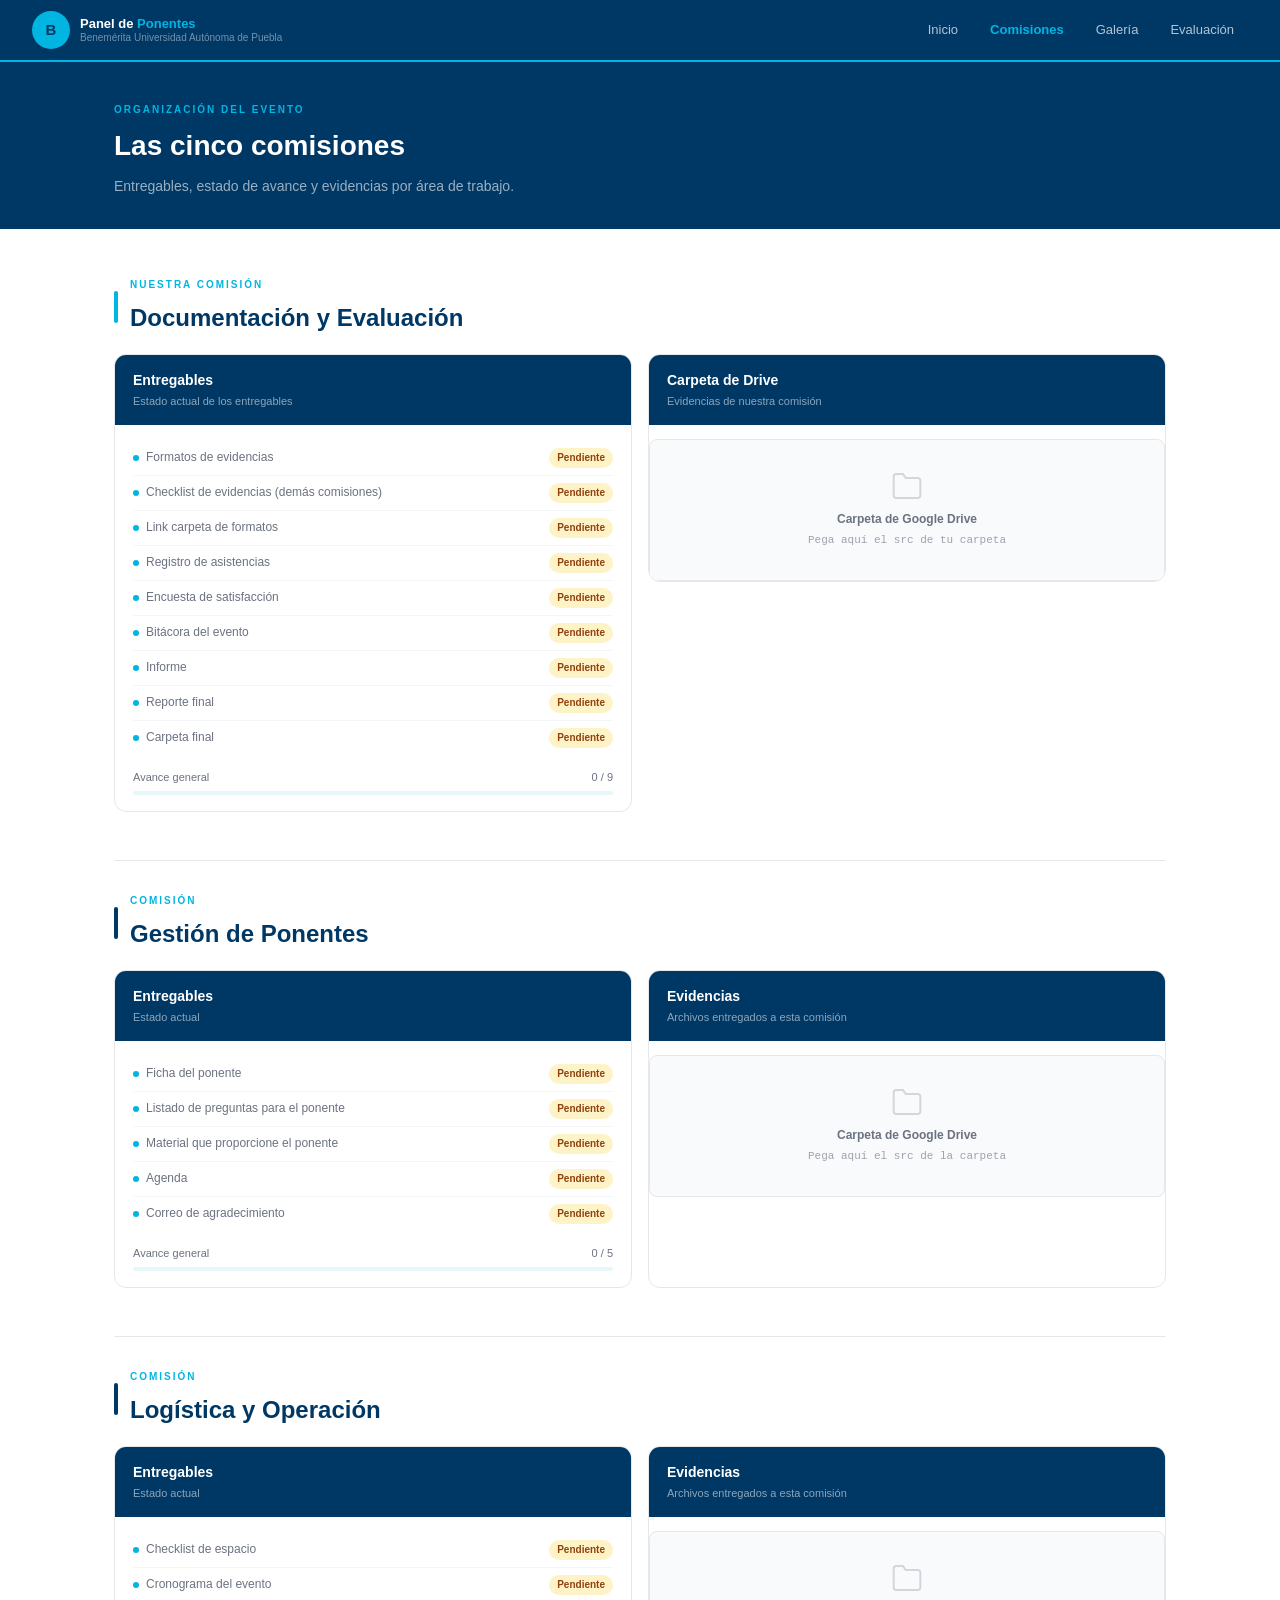
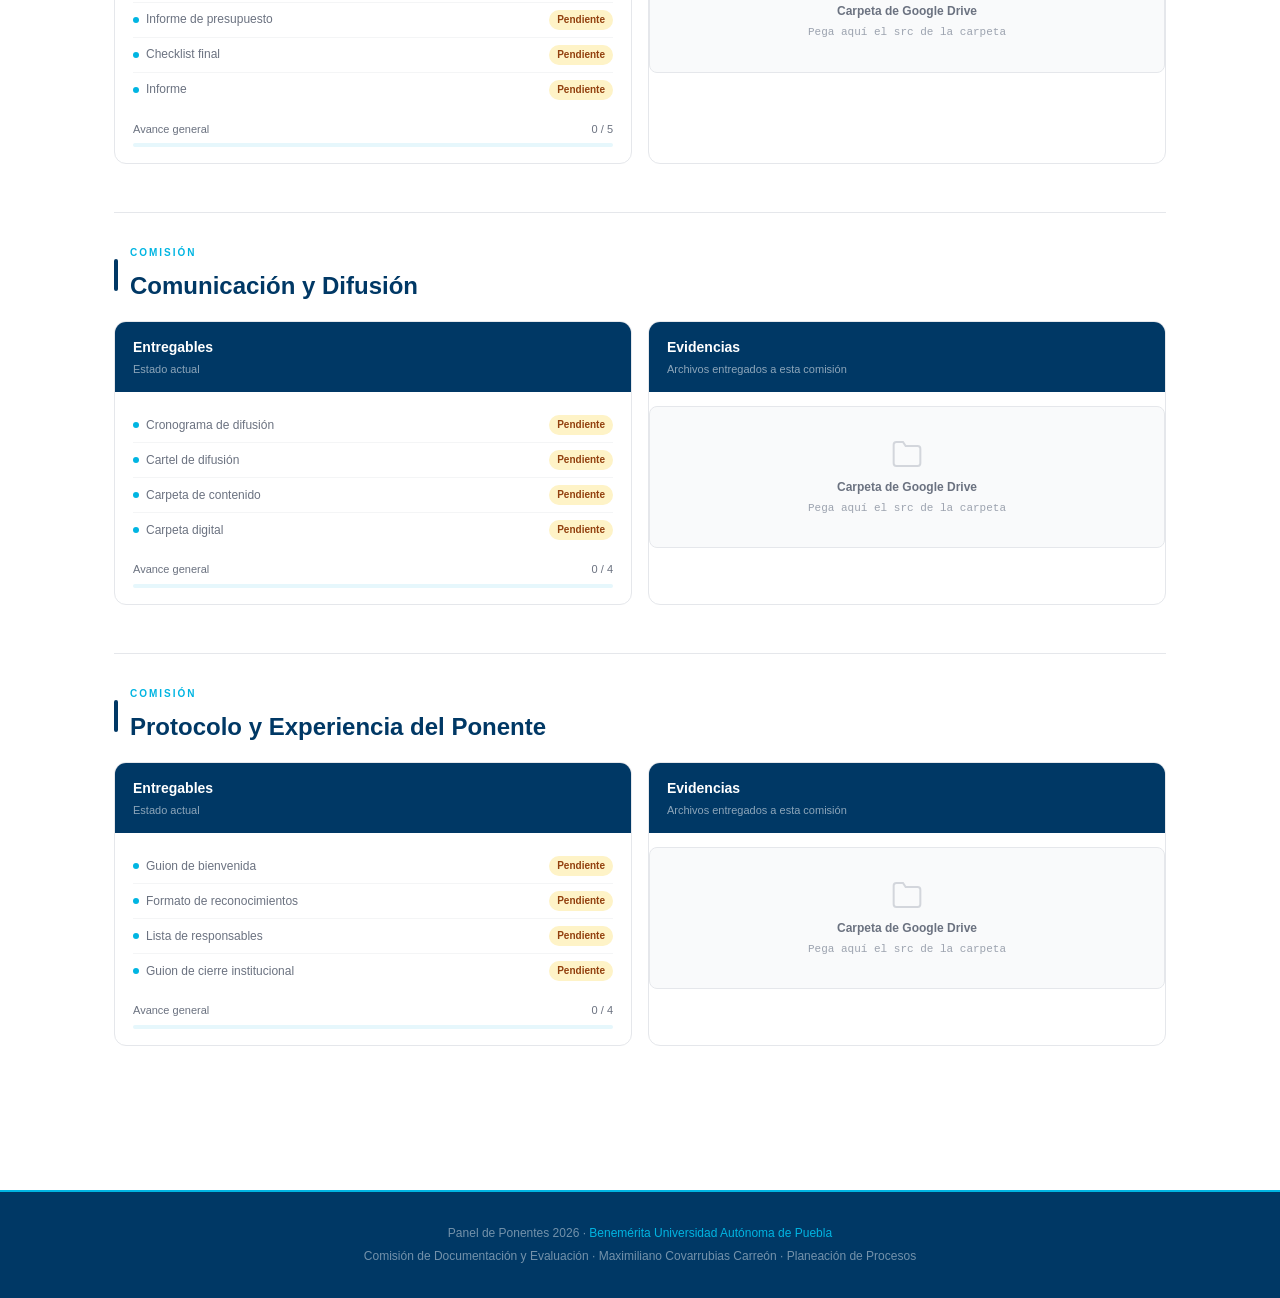
==== comisiones.html @ 8a39c94f "Update footer for Panel de Ponentes year and details" ====
<!DOCTYPE html>
<html lang="es">
<head>
  <meta charset="UTF-8">
  <meta name="viewport" content="width=device-width, initial-scale=1.0">
  <title>Comisiones · Panel de Ponentes BUAP</title>
  <link rel="stylesheet" href="style.css">
</head>
<body>

<!-- ── NAVEGACIÓN ── -->
<nav>
  <a class="nav-brand" href="index.html">
    <div class="nav-escudo">B</div>
    <div class="nav-name">
      <strong>Panel de <span>Ponentes</span></strong>
      <small>Benemérita Universidad Autónoma de Puebla</small>
    </div>
  </a>
  <div class="nav-links">
    <a href="index.html">Inicio</a>
    <a href="comisiones.html" class="active">Comisiones</a>
    <a href="galeria.html">Galería</a>
    <a href="evaluacion.html">Evaluación</a>
  </div>
</nav>

<!-- ── HEADER ── -->
<div style="background:#003865; padding:2.5rem 2rem 2rem;">
  <div class="container">
    <div class="section-tag">Organización del evento</div>
    <h1 style="color:white; font-size:28px; font-weight:800; margin-bottom:6px;">Las cinco comisiones</h1>
    <p style="color:rgba(255,255,255,0.6); font-size:14px;">Entregables, estado de avance y evidencias por área de trabajo.</p>
  </div>
</div>

<!-- ════════════════════════════════════════════
     INSTRUCCIÓN PARA AGREGAR IFRAMES DE DRIVE:
     1. Abre el archivo en Google Drive
     2. Clic en los tres puntos → "Abrir en nueva ventana"
     3. En la barra de URL cambia "/view" por "/preview"
     4. Copia esa URL y pégala en el atributo src="" del iframe correspondiente
     5. Asegúrate de que el archivo tenga permiso "Cualquier persona con el enlace puede ver"
     ════════════════════════════════════════════ -->

<div class="section">
<div class="container">

  <!-- ══ 1. DOCUMENTACIÓN Y EVALUACIÓN ══ -->
  <div id="doc-eval" style="margin-bottom:3rem;">
    <div style="display:flex; align-items:center; gap:12px; margin-bottom:1rem;">
      <div style="width:4px; height:32px; background:#00B5E2; border-radius:2px;"></div>
      <div>
        <div class="section-tag">Nuestra comisión</div>
        <h2 class="section-title" style="margin-bottom:0;">Documentación y Evaluación</h2>
      </div>
    </div>

    <div class="grid-2">
      <div class="card">
        <div class="card-header">
          <h3>Entregables</h3>
          <p>Estado actual de los entregables</p>
        </div>
        <div class="card-body">
          <ul class="entregable-list">
            <!-- EDITAR: cambia badge-pending por badge-done cuando se entregue -->
            <li><span class="entregable-name"><span class="dot"></span>Formatos de evidencias</span><span class="badge badge-pending">Pendiente</span></li>
            <li><span class="entregable-name"><span class="dot"></span>Checklist de evidencias (demás comisiones)</span><span class="badge badge-pending">Pendiente</span></li>
            <li><span class="entregable-name"><span class="dot"></span>Link carpeta de formatos</span><span class="badge badge-pending">Pendiente</span></li>
            <li><span class="entregable-name"><span class="dot"></span>Registro de asistencias</span><span class="badge badge-pending">Pendiente</span></li>
            <li><span class="entregable-name"><span class="dot"></span>Encuesta de satisfacción</span><span class="badge badge-pending">Pendiente</span></li>
            <li><span class="entregable-name"><span class="dot"></span>Bitácora del evento</span><span class="badge badge-pending">Pendiente</span></li>
            <li><span class="entregable-name"><span class="dot"></span>Informe</span><span class="badge badge-pending">Pendiente</span></li>
            <li><span class="entregable-name"><span class="dot"></span>Reporte final</span><span class="badge badge-pending">Pendiente</span></li>
            <li><span class="entregable-name"><span class="dot"></span>Carpeta final</span><span class="badge badge-pending">Pendiente</span></li>
          </ul>
          <div class="progress-wrap">
            <!-- EDITAR: cambia el width del fill y los textos según avance -->
            <div class="progress-label"><span>Avance general</span><span>0 / 9</span></div>
            <div class="progress-bg"><div class="progress-fill" style="width:0%"></div></div>
          </div>
        </div>
      </div>

      <div>
        <div class="card">
          <div class="card-header"><h3>Carpeta de Drive</h3><p>Evidencias de nuestra comisión</p></div>
          <div class="card-body" style="padding:0;">
            <div class="embed-wrap">
              <!-- PEGA AQUÍ el link de tu carpeta de Drive (formato /preview o embeddedfolderview) -->
              <div class="embed-placeholder">
                <svg width="32" height="32" viewBox="0 0 24 24" fill="none" stroke="currentColor" stroke-width="1.5"><path d="M22 19a2 2 0 0 1-2 2H4a2 2 0 0 1-2-2V5a2 2 0 0 1 2-2h5l2 3h9a2 2 0 0 1 2 2z"/></svg>
                <strong>Carpeta de Google Drive</strong>
                <p>Pega aquí el src de tu carpeta</p>
              </div>
              <!-- CUANDO TENGAS EL LINK, REEMPLAZA el div.embed-placeholder con esto:
              <iframe src="TU_LINK_DE_DRIVE_AQUI" height="320"></iframe>
              -->
            </div>
          </div>
        </div>
      </div>
    </div>
  </div>

  <hr style="border:none; border-top:0.5px solid #E5E7EB; margin:2rem 0;">

  <!-- ══ 2. GESTIÓN DE PONENTES ══ -->
  <div id="gestion" style="margin-bottom:3rem;">
    <div style="display:flex; align-items:center; gap:12px; margin-bottom:1rem;">
      <div style="width:4px; height:32px; background:#003865; border-radius:2px;"></div>
      <div>
        <div class="section-tag">Comisión</div>
        <h2 class="section-title" style="margin-bottom:0;">Gestión de Ponentes</h2>
      </div>
    </div>

    <div class="grid-2">
      <div class="card">
        <div class="card-header"><h3>Entregables</h3><p>Estado actual</p></div>
        <div class="card-body">
          <ul class="entregable-list">
            <li><span class="entregable-name"><span class="dot"></span>Ficha del ponente</span><span class="badge badge-pending">Pendiente</span></li>
            <li><span class="entregable-name"><span class="dot"></span>Listado de preguntas para el ponente</span><span class="badge badge-pending">Pendiente</span></li>
            <li><span class="entregable-name"><span class="dot"></span>Material que proporcione el ponente</span><span class="badge badge-pending">Pendiente</span></li>
            <li><span class="entregable-name"><span class="dot"></span>Agenda</span><span class="badge badge-pending">Pendiente</span></li>
            <li><span class="entregable-name"><span class="dot"></span>Correo de agradecimiento</span><span class="badge badge-pending">Pendiente</span></li>
          </ul>
          <div class="progress-wrap">
            <div class="progress-label"><span>Avance general</span><span>0 / 5</span></div>
            <div class="progress-bg"><div class="progress-fill" style="width:0%"></div></div>
          </div>
        </div>
      </div>
      <div class="card">
        <div class="card-header"><h3>Evidencias</h3><p>Archivos entregados a esta comisión</p></div>
        <div class="card-body" style="padding:0;">
          <div class="embed-wrap">
            <div class="embed-placeholder">
              <svg width="32" height="32" viewBox="0 0 24 24" fill="none" stroke="currentColor" stroke-width="1.5"><path d="M22 19a2 2 0 0 1-2 2H4a2 2 0 0 1-2-2V5a2 2 0 0 1 2-2h5l2 3h9a2 2 0 0 1 2 2z"/></svg>
              <strong>Carpeta de Google Drive</strong>
              <p>Pega aquí el src de la carpeta</p>
            </div>
          </div>
        </div>
      </div>
    </div>
  </div>

  <hr style="border:none; border-top:0.5px solid #E5E7EB; margin:2rem 0;">

  <!-- ══ 3. LOGÍSTICA Y OPERACIÓN ══ -->
  <div id="logistica" style="margin-bottom:3rem;">
    <div style="display:flex; align-items:center; gap:12px; margin-bottom:1rem;">
      <div style="width:4px; height:32px; background:#003865; border-radius:2px;"></div>
      <div>
        <div class="section-tag">Comisión</div>
        <h2 class="section-title" style="margin-bottom:0;">Logística y Operación</h2>
      </div>
    </div>

    <div class="grid-2">
      <div class="card">
        <div class="card-header"><h3>Entregables</h3><p>Estado actual</p></div>
        <div class="card-body">
          <ul class="entregable-list">
            <li><span class="entregable-name"><span class="dot"></span>Checklist de espacio</span><span class="badge badge-pending">Pendiente</span></li>
            <li><span class="entregable-name"><span class="dot"></span>Cronograma del evento</span><span class="badge badge-pending">Pendiente</span></li>
            <li><span class="entregable-name"><span class="dot"></span>Informe de presupuesto</span><span class="badge badge-pending">Pendiente</span></li>
            <li><span class="entregable-name"><span class="dot"></span>Checklist final</span><span class="badge badge-pending">Pendiente</span></li>
            <li><span class="entregable-name"><span class="dot"></span>Informe</span><span class="badge badge-pending">Pendiente</span></li>
          </ul>
          <div class="progress-wrap">
            <div class="progress-label"><span>Avance general</span><span>0 / 5</span></div>
            <div class="progress-bg"><div class="progress-fill" style="width:0%"></div></div>
          </div>
        </div>
      </div>
      <div class="card">
        <div class="card-header"><h3>Evidencias</h3><p>Archivos entregados a esta comisión</p></div>
        <div class="card-body" style="padding:0;">
          <div class="embed-wrap">
            <div class="embed-placeholder">
              <svg width="32" height="32" viewBox="0 0 24 24" fill="none" stroke="currentColor" stroke-width="1.5"><path d="M22 19a2 2 0 0 1-2 2H4a2 2 0 0 1-2-2V5a2 2 0 0 1 2-2h5l2 3h9a2 2 0 0 1 2 2z"/></svg>
              <strong>Carpeta de Google Drive</strong>
              <p>Pega aquí el src de la carpeta</p>
            </div>
          </div>
        </div>
      </div>
    </div>
  </div>

  <hr style="border:none; border-top:0.5px solid #E5E7EB; margin:2rem 0;">

  <!-- ══ 4. COMUNICACIÓN Y DIFUSIÓN ══ -->
  <div id="comunicacion" style="margin-bottom:3rem;">
    <div style="display:flex; align-items:center; gap:12px; margin-bottom:1rem;">
      <div style="width:4px; height:32px; background:#003865; border-radius:2px;"></div>
      <div>
        <div class="section-tag">Comisión</div>
        <h2 class="section-title" style="margin-bottom:0;">Comunicación y Difusión</h2>
      </div>
    </div>

    <div class="grid-2">
      <div class="card">
        <div class="card-header"><h3>Entregables</h3><p>Estado actual</p></div>
        <div class="card-body">
          <ul class="entregable-list">
            <li><span class="entregable-name"><span class="dot"></span>Cronograma de difusión</span><span class="badge badge-pending">Pendiente</span></li>
            <li><span class="entregable-name"><span class="dot"></span>Cartel de difusión</span><span class="badge badge-pending">Pendiente</span></li>
            <li><span class="entregable-name"><span class="dot"></span>Carpeta de contenido</span><span class="badge badge-pending">Pendiente</span></li>
            <li><span class="entregable-name"><span class="dot"></span>Carpeta digital</span><span class="badge badge-pending">Pendiente</span></li>
          </ul>
          <div class="progress-wrap">
            <div class="progress-label"><span>Avance general</span><span>0 / 4</span></div>
            <div class="progress-bg"><div class="progress-fill" style="width:0%"></div></div>
          </div>
        </div>
      </div>
      <div class="card">
        <div class="card-header"><h3>Evidencias</h3><p>Archivos entregados a esta comisión</p></div>
        <div class="card-body" style="padding:0;">
          <div class="embed-wrap">
            <div class="embed-placeholder">
              <svg width="32" height="32" viewBox="0 0 24 24" fill="none" stroke="currentColor" stroke-width="1.5"><path d="M22 19a2 2 0 0 1-2 2H4a2 2 0 0 1-2-2V5a2 2 0 0 1 2-2h5l2 3h9a2 2 0 0 1 2 2z"/></svg>
              <strong>Carpeta de Google Drive</strong>
              <p>Pega aquí el src de la carpeta</p>
            </div>
          </div>
        </div>
      </div>
    </div>
  </div>

  <hr style="border:none; border-top:0.5px solid #E5E7EB; margin:2rem 0;">

  <!-- ══ 5. PROTOCOLO Y EXPERIENCIA ══ -->
  <div id="protocolo" style="margin-bottom:2rem;">
    <div style="display:flex; align-items:center; gap:12px; margin-bottom:1rem;">
      <div style="width:4px; height:32px; background:#003865; border-radius:2px;"></div>
      <div>
        <div class="section-tag">Comisión</div>
        <h2 class="section-title" style="margin-bottom:0;">Protocolo y Experiencia del Ponente</h2>
      </div>
    </div>

    <div class="grid-2">
      <div class="card">
        <div class="card-header"><h3>Entregables</h3><p>Estado actual</p></div>
        <div class="card-body">
          <ul class="entregable-list">
            <li><span class="entregable-name"><span class="dot"></span>Guion de bienvenida</span><span class="badge badge-pending">Pendiente</span></li>
            <li><span class="entregable-name"><span class="dot"></span>Formato de reconocimientos</span><span class="badge badge-pending">Pendiente</span></li>
            <li><span class="entregable-name"><span class="dot"></span>Lista de responsables</span><span class="badge badge-pending">Pendiente</span></li>
            <li><span class="entregable-name"><span class="dot"></span>Guion de cierre institucional</span><span class="badge badge-pending">Pendiente</span></li>
          </ul>
          <div class="progress-wrap">
            <div class="progress-label"><span>Avance general</span><span>0 / 4</span></div>
            <div class="progress-bg"><div class="progress-fill" style="width:0%"></div></div>
          </div>
        </div>
      </div>
      <div class="card">
        <div class="card-header"><h3>Evidencias</h3><p>Archivos entregados a esta comisión</p></div>
        <div class="card-body" style="padding:0;">
          <div class="embed-wrap">
            <div class="embed-placeholder">
              <svg width="32" height="32" viewBox="0 0 24 24" fill="none" stroke="currentColor" stroke-width="1.5"><path d="M22 19a2 2 0 0 1-2 2H4a2 2 0 0 1-2-2V5a2 2 0 0 1 2-2h5l2 3h9a2 2 0 0 1 2 2z"/></svg>
              <strong>Carpeta de Google Drive</strong>
              <p>Pega aquí el src de la carpeta</p>
            </div>
          </div>
        </div>
      </div>
    </div>
  </div>

</div><!-- /container -->
</div><!-- /section -->

<footer>
  <p>Panel de Ponentes 2026 · <span>Benemérita Universidad Autónoma de Puebla</span></p>
  <p style="margin-top:4px;">Comisión de Documentación y Evaluación · Maximiliano Covarrubias Carreón · Planeación de Procesos</p>
</footer>

</body>
</html>
---- style.css ----
/* ================================================
   BUAP · Panel de Ponentes 2025
   Colores institucionales:
   Pantone 302 C → #003865 (azul marino)
   Pantone 306 C → #00B5E2 (azul cyan)
   ================================================ */

:root {
  --navy:      #003865;
  --cyan:      #00B5E2;
  --cyan-soft: #E6F7FC;
  --white:     #ffffff;
  --gray-50:   #F9FAFB;
  --gray-100:  #F4F5F6;
  --gray-200:  #E5E7EB;
  --gray-400:  #9CA3AF;
  --gray-600:  #6B7280;
  --gray-900:  #111827;
}

*, *::before, *::after { box-sizing: border-box; margin: 0; padding: 0; }

body {
  font-family: -apple-system, BlinkMacSystemFont, 'Segoe UI', Roboto, sans-serif;
  color: var(--gray-900);
  background: var(--white);
  line-height: 1.6;
}

/* ── NAVEGACIÓN ── */
nav {
  background: var(--navy);
  height: 62px;
  display: flex;
  align-items: center;
  justify-content: space-between;
  padding: 0 2rem;
  position: sticky;
  top: 0;
  z-index: 200;
  border-bottom: 2px solid var(--cyan);
}

.nav-brand {
  display: flex;
  align-items: center;
  gap: 10px;
  text-decoration: none;
}

.nav-escudo {
  width: 38px;
  height: 38px;
  background: var(--cyan);
  border-radius: 50%;
  display: flex;
  align-items: center;
  justify-content: center;
  font-weight: 800;
  font-size: 15px;
  color: var(--navy);
  flex-shrink: 0;
}

.nav-name { line-height: 1.25; }
.nav-name strong { color: white; font-size: 13px; display: block; }
.nav-name span   { color: var(--cyan); font-size: 13px; }
.nav-name small  { color: rgba(255,255,255,0.45); font-size: 10px; display: block; }

.nav-links { display: flex; gap: 4px; }

.nav-links a {
  color: rgba(255,255,255,0.7);
  text-decoration: none;
  font-size: 13px;
  padding: 6px 14px;
  border-radius: 6px;
  transition: all 0.15s;
}

.nav-links a:hover { background: rgba(255,255,255,0.08); color: white; }
.nav-links a.active { color: var(--cyan); font-weight: 600; }

/* ── HERO ── */
.hero {
  background: var(--navy);
  padding: 4rem 2rem 3.5rem;
}

.hero-inner { max-width: 1100px; margin: 0 auto; }

.hero-eyebrow {
  display: inline-block;
  border: 1px solid rgba(0,181,226,0.35);
  background: rgba(0,181,226,0.1);
  color: var(--cyan);
  font-size: 10px;
  letter-spacing: 2px;
  font-weight: 700;
  padding: 4px 14px;
  border-radius: 4px;
  margin-bottom: 16px;
  text-transform: uppercase;
}

.hero h1 {
  font-size: clamp(28px, 5vw, 46px);
  font-weight: 800;
  color: white;
  line-height: 1.1;
  margin-bottom: 12px;
}

.hero h1 span { color: var(--cyan); }

.hero-desc {
  font-size: 15px;
  color: rgba(255,255,255,0.65);
  max-width: 540px;
  margin-bottom: 28px;
  line-height: 1.65;
}

.hero-btns { display: flex; gap: 10px; flex-wrap: wrap; margin-bottom: 2.5rem; }

.btn-primary {
  background: var(--cyan);
  color: var(--navy);
  font-size: 13px;
  font-weight: 700;
  padding: 10px 22px;
  border-radius: 6px;
  text-decoration: none;
  transition: opacity 0.15s;
}

.btn-primary:hover { opacity: 0.88; }

.btn-outline {
  border: 1px solid rgba(255,255,255,0.25);
  color: white;
  font-size: 13px;
  padding: 10px 22px;
  border-radius: 6px;
  text-decoration: none;
  transition: background 0.15s;
}

.btn-outline:hover { background: rgba(255,255,255,0.08); }

.hero-stats {
  display: inline-flex;
  border-radius: 10px;
  overflow: hidden;
  border: 1px solid rgba(255,255,255,0.1);
}

.hero-stat {
  padding: 14px 20px;
  text-align: center;
  border-right: 1px solid rgba(255,255,255,0.1);
}

.hero-stat:last-child { border-right: none; }
.hero-stat .n { font-size: 28px; font-weight: 800; color: var(--cyan); line-height: 1; }
.hero-stat .l { font-size: 10px; color: rgba(255,255,255,0.45); margin-top: 3px; }

/* ── CONTENEDOR ── */
.container { max-width: 1100px; margin: 0 auto; padding: 0 1.5rem; }
.section   { padding: 3rem 0; }

/* ── ETIQUETAS DE SECCIÓN ── */
.section-tag {
  font-size: 10px;
  letter-spacing: 2px;
  font-weight: 700;
  color: var(--cyan);
  text-transform: uppercase;
  margin-bottom: 6px;
}

.section-title {
  font-size: 24px;
  font-weight: 700;
  color: var(--navy);
  margin-bottom: 6px;
}

.section-sub {
  font-size: 14px;
  color: var(--gray-600);
  margin-bottom: 2rem;
}

/* ── LÍNEA DIVISORIA CYAN ── */
.divider {
  height: 3px;
  background: var(--cyan);
  width: 48px;
  border-radius: 2px;
  margin-bottom: 2rem;
}

/* ── TARJETAS ── */
.card {
  background: white;
  border: 0.5px solid var(--gray-200);
  border-radius: 12px;
  overflow: hidden;
}

.card-header {
  background: var(--navy);
  padding: 14px 18px;
}

.card-header h3 { color: white; font-size: 14px; font-weight: 600; }
.card-header p  { color: rgba(255,255,255,0.55); font-size: 11px; margin-top: 2px; }
.card-body      { padding: 16px 18px; }

/* ── LISTA DE ENTREGABLES ── */
.entregable-list { list-style: none; display: flex; flex-direction: column; gap: 0; }

.entregable-list li {
  display: flex;
  align-items: center;
  justify-content: space-between;
  font-size: 12px;
  color: var(--gray-600);
  padding: 7px 0;
  border-bottom: 0.5px solid var(--gray-100);
}

.entregable-list li:last-child { border-bottom: none; }

.entregable-name { display: flex; align-items: center; gap: 7px; flex: 1; }

.dot {
  width: 6px;
  height: 6px;
  border-radius: 50%;
  background: var(--cyan);
  flex-shrink: 0;
}

/* ── BADGES ── */
.badge {
  display: inline-block;
  font-size: 10px;
  font-weight: 600;
  padding: 2px 8px;
  border-radius: 20px;
  white-space: nowrap;
}

.badge-done    { background: #D1FAE5; color: #065F46; }
.badge-pending { background: #FEF3C7; color: #92400E; }
.badge-pdf     { background: #FEE2E2; color: #991B1B; }
.badge-img     { background: #D1FAE5; color: #065F46; }
.badge-video   { background: #EDE9FE; color: #5B21B6; }
.badge-doc     { background: #DBEAFE; color: #1E40AF; }

/* ── BARRA DE PROGRESO ── */
.progress-wrap  { margin-top: 14px; }
.progress-label { display: flex; justify-content: space-between; font-size: 11px; color: var(--gray-600); margin-bottom: 5px; }
.progress-bg    { height: 4px; background: var(--cyan-soft); border-radius: 2px; overflow: hidden; }
.progress-fill  { height: 100%; background: var(--cyan); border-radius: 2px; transition: width 0.6s ease; }

/* ── EMBED / IFRAME ── */
.embed-wrap {
  border: 1px solid var(--gray-200);
  border-radius: 8px;
  overflow: hidden;
  margin-top: 14px;
  background: var(--gray-50);
}

.embed-wrap iframe { width: 100%; border: none; display: block; }

.embed-placeholder {
  display: flex;
  flex-direction: column;
  align-items: center;
  justify-content: center;
  min-height: 140px;
  padding: 1.5rem;
  text-align: center;
  color: var(--gray-400);
}

.embed-placeholder svg { margin-bottom: 8px; opacity: 0.4; }
.embed-placeholder strong { font-size: 12px; color: var(--gray-600); }
.embed-placeholder p { font-size: 11px; margin-top: 3px; font-family: monospace; }

/* ── FILTROS ── */
.filter-bar { display: flex; gap: 8px; flex-wrap: wrap; margin-bottom: 1.5rem; }

.filter-btn {
  font-size: 12px;
  padding: 6px 16px;
  border-radius: 20px;
  border: 0.5px solid var(--gray-200);
  background: white;
  color: var(--gray-600);
  cursor: pointer;
  transition: all 0.15s;
  font-family: inherit;
}

.filter-btn:hover   { border-color: var(--cyan); color: var(--navy); }
.filter-btn.active  { background: var(--navy); color: white; border-color: var(--navy); }

/* ── GALERÍA ── */
.gallery-grid {
  display: grid;
  grid-template-columns: repeat(auto-fill, minmax(260px, 1fr));
  gap: 16px;
}

.gallery-item { border: 0.5px solid var(--gray-200); border-radius: 10px; overflow: hidden; background: white; transition: border-color 0.15s; }
.gallery-item:hover { border-color: var(--cyan); }
.gallery-item.hidden { display: none; }

.gallery-preview {
  background: var(--gray-100);
  height: 190px;
  display: flex;
  align-items: center;
  justify-content: center;
  position: relative;
  overflow: hidden;
}

.gallery-preview iframe {
  width: 100%;
  height: 100%;
  border: none;
  pointer-events: none;
}

.gallery-preview img {
  width: 100%;
  height: 100%;
  object-fit: cover;
}

.type-tag {
  position: absolute;
  top: 8px;
  right: 8px;
  font-size: 10px;
  font-weight: 700;
  padding: 2px 8px;
  border-radius: 4px;
}

.gallery-info { padding: 10px 14px 14px; }
.gallery-info h4 { font-size: 12px; font-weight: 600; color: var(--navy); margin-bottom: 2px; white-space: nowrap; overflow: hidden; text-overflow: ellipsis; }
.gallery-info p  { font-size: 11px; color: var(--gray-400); }

/* ── TIMELINE ── */
.timeline { display: flex; flex-direction: column; gap: 10px; }

.tl-item {
  display: flex;
  gap: 14px;
  align-items: flex-start;
  background: white;
  border: 0.5px solid var(--gray-200);
  border-radius: 10px;
  padding: 14px 16px;
}

.tl-time { font-size: 13px; font-weight: 700; color: var(--cyan); min-width: 52px; flex-shrink: 0; }
.tl-bar  { width: 3px; min-height: 36px; background: var(--navy); border-radius: 2px; flex-shrink: 0; margin-top: 2px; }

.tl-content h4 { font-size: 13px; font-weight: 600; color: var(--navy); }
.tl-content p  { font-size: 11px; color: var(--gray-600); margin-top: 2px; }

/* ── BSC ── */
.bsc-grid { display: grid; grid-template-columns: repeat(auto-fit, minmax(240px, 1fr)); gap: 14px; }

.bsc-card { border: 0.5px solid var(--gray-200); border-radius: 12px; overflow: hidden; }
.bsc-head { padding: 12px 16px; }
.bsc-head h3 { color: white; font-size: 14px; font-weight: 600; }
.bsc-head p  { color: rgba(255,255,255,0.6); font-size: 11px; margin-top: 1px; }
.bsc-body { padding: 12px 16px; }

.bsc-row {
  display: flex;
  justify-content: space-between;
  align-items: center;
  padding: 6px 0;
  border-bottom: 0.5px solid var(--gray-100);
  font-size: 12px;
}

.bsc-row:last-child { border-bottom: none; }
.bsc-row .lbl { color: var(--gray-600); flex: 1; font-size: 12px; }
.bsc-val {
  font-size: 11px;
  font-weight: 600;
  padding: 2px 8px;
  border-radius: 10px;
  background: var(--cyan-soft);
  color: var(--navy);
  white-space: nowrap;
}

/* ── GRIDS ── */
.grid-2 { display: grid; grid-template-columns: repeat(auto-fit, minmax(300px, 1fr)); gap: 16px; }
.grid-3 { display: grid; grid-template-columns: repeat(auto-fit, minmax(220px, 1fr)); gap: 16px; }

/* ── STATS ── */
.stats-row { display: flex; gap: 1px; background: var(--gray-200); border-radius: 10px; overflow: hidden; margin-bottom: 2rem; }
.stat-box  { flex: 1; background: var(--gray-50); padding: 1.25rem 1rem; text-align: center; }
.stat-box .n { font-size: 30px; font-weight: 800; color: var(--navy); line-height: 1; }
.stat-box .n.cyan { color: var(--cyan); }
.stat-box .l { font-size: 11px; color: var(--gray-600); margin-top: 4px; }

/* ── FOOTER ── */
footer {
  background: var(--navy);
  padding: 2rem 1.5rem;
  text-align: center;
  color: rgba(255,255,255,0.45);
  font-size: 12px;
  margin-top: 4rem;
  border-top: 2px solid var(--cyan);
}

footer span { color: var(--cyan); }

/* ── RESPONSIVE ── */
@media (max-width: 640px) {
  nav {
    height: auto;
    flex-direction: column;
    align-items: stretch;
    padding: 10px 1rem 8px;
    gap: 8px;
  }

  .nav-brand { justify-content: flex-start; }

  .nav-name small { display: none; }
  .nav-name strong { font-size: 12px; }
  .nav-name span   { font-size: 12px; }

  .nav-links {
    display: flex;
    justify-content: space-between;
    gap: 2px;
    border-top: 1px solid rgba(255,255,255,0.1);
    padding-top: 6px;
  }

  .nav-links a {
    font-size: 11px;
    padding: 5px 6px;
    text-align: center;
    flex: 1;
    border-radius: 4px;
  }

  .hero { padding: 2.5rem 1rem 2rem; }
  .hero-stats { flex-direction: column; width: fit-content; }
  .hero-stat { padding: 10px 24px; }
  .section { padding: 2rem 0; }
  .grid-2, .grid-3 { grid-template-columns: 1fr; }
  .bsc-grid { grid-template-columns: 1fr; }
  .gallery-grid { grid-template-columns: 1fr; }
  .stats-row { flex-wrap: wrap; }
  .stat-box { min-width: 45%; }
}
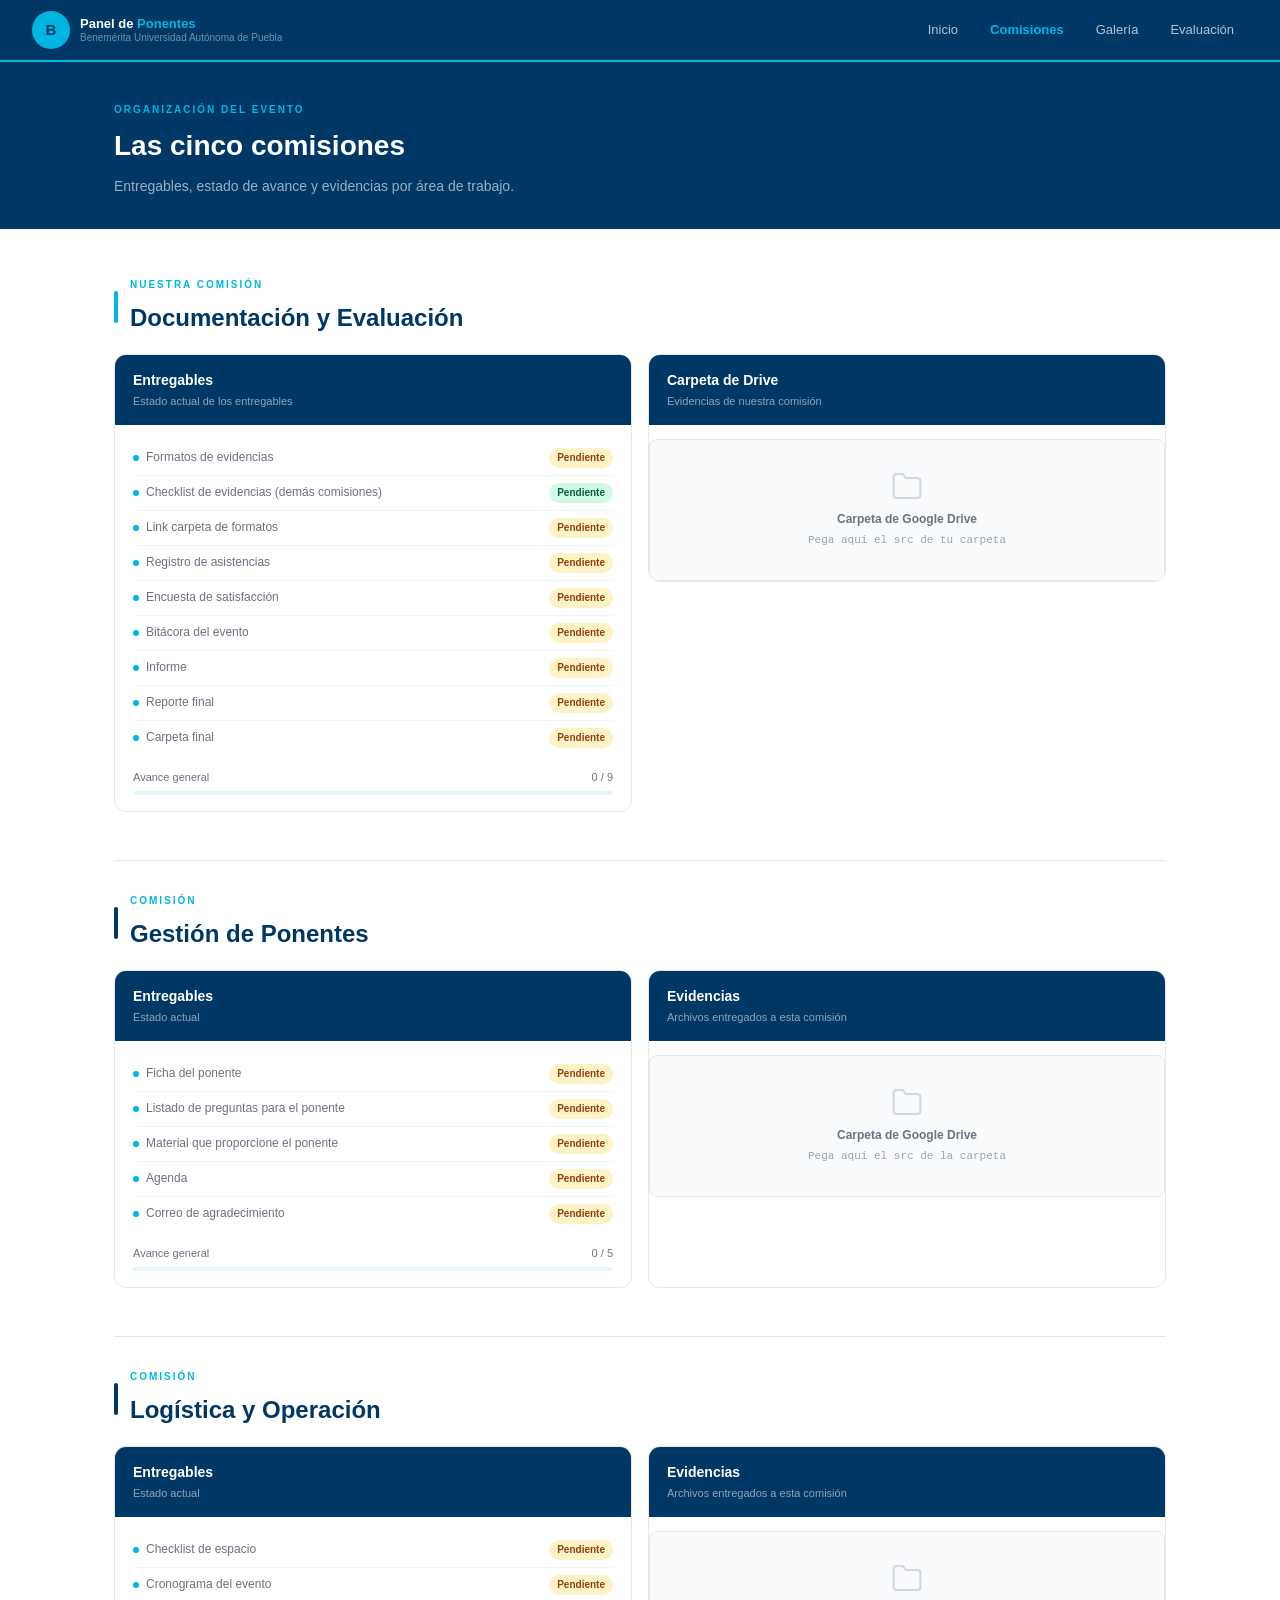
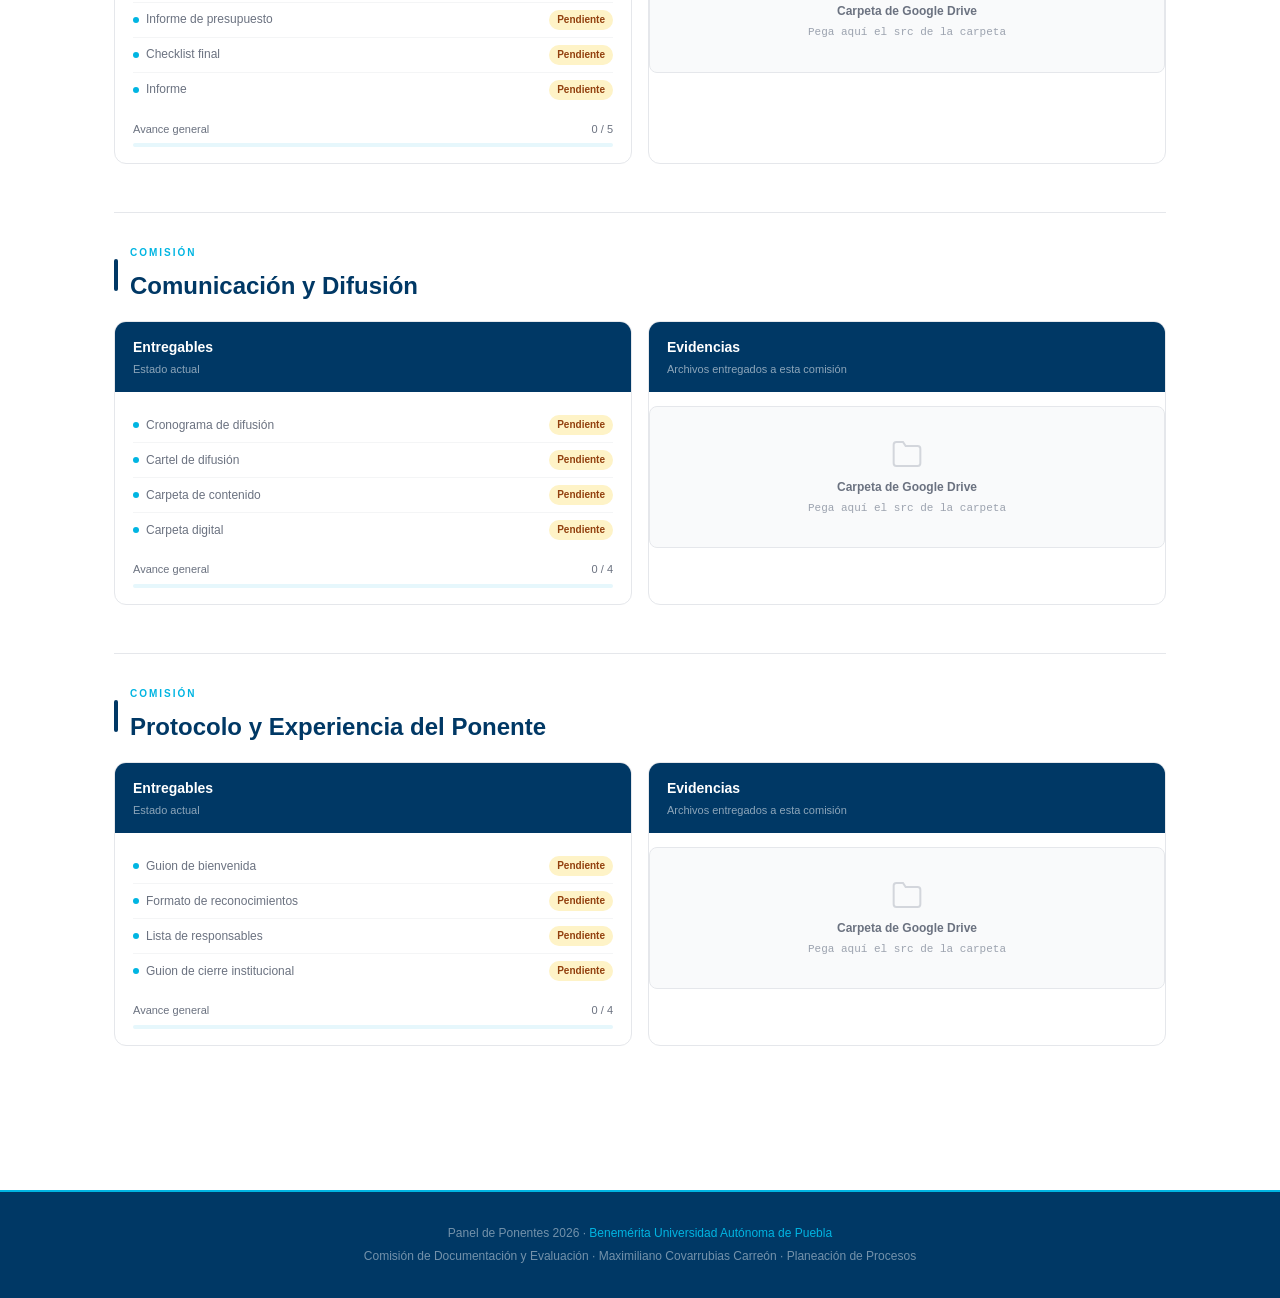
==== commit ce569e74: "Change badge status from pending to done" ====
--- a/comisiones.html
+++ b/comisiones.html
@@ -66,7 +66,7 @@
           <ul class="entregable-list">
             <!-- EDITAR: cambia badge-pending por badge-done cuando se entregue -->
             <li><span class="entregable-name"><span class="dot"></span>Formatos de evidencias</span><span class="badge badge-pending">Pendiente</span></li>
-            <li><span class="entregable-name"><span class="dot"></span>Checklist de evidencias (demás comisiones)</span><span class="badge badge-pending">Pendiente</span></li>
+            <li><span class="entregable-name"><span class="dot"></span>Checklist de evidencias (demás comisiones)</span><span class="badge badge-done">Pendiente</span></li>
             <li><span class="entregable-name"><span class="dot"></span>Link carpeta de formatos</span><span class="badge badge-pending">Pendiente</span></li>
             <li><span class="entregable-name"><span class="dot"></span>Registro de asistencias</span><span class="badge badge-pending">Pendiente</span></li>
             <li><span class="entregable-name"><span class="dot"></span>Encuesta de satisfacción</span><span class="badge badge-pending">Pendiente</span></li>
--- a/style.css
+++ b/style.css
@@ -1,5 +1,5 @@
 /* ================================================
-   BUAP · Panel de Ponentes 2025
+   BUAP · Panel de Ponentes 2026
    Colores institucionales:
    Pantone 302 C → #003865 (azul marino)
    Pantone 306 C → #00B5E2 (azul cyan)
@@ -431,7 +431,41 @@
 
 footer span { color: var(--cyan); }
 
-/* ── RESPONSIVE ── */
+/* ── RESPONSIVE ── *//* ── HERO CON IMAGEN ──
+   En escritorio: dos columnas (texto | foto)
+   En móvil: solo texto, la foto aparece abajo separada */
+.hero-grid {
+  display: grid;
+  grid-template-columns: 1fr 420px; /* columna texto | columna foto */
+  gap: 2rem;
+  align-items: center;
+}
+
+.hero-foto-desktop {
+  border-radius: 12px;
+  overflow: hidden;
+  height: 380px; /* ajusta la altura a tu gusto */
+}
+
+.hero-foto-desktop img {
+  width: 100%;
+  height: 100%;
+  object-fit: cover;
+  object-position: center;
+  opacity: 0.9;
+}
+/* Ocultar la foto de abajo en escritorio por defecto */
+.hero-foto-mobile {
+  display: none;
+}
+/* En móvil: oculta la foto dentro del hero,
+   la foto de abajo (ancho completo) sigue visible */
+@media (max-width: 640px) {
+  .hero-grid { grid-template-columns: 1fr; }
+  .hero-foto-desktop { display: none; }
+   /* Enciende la foto de abajo a lo ancho completo */
+  .hero-foto-mobile { display: block; }
+}
 @media (max-width: 640px) {
   nav {
     height: auto;
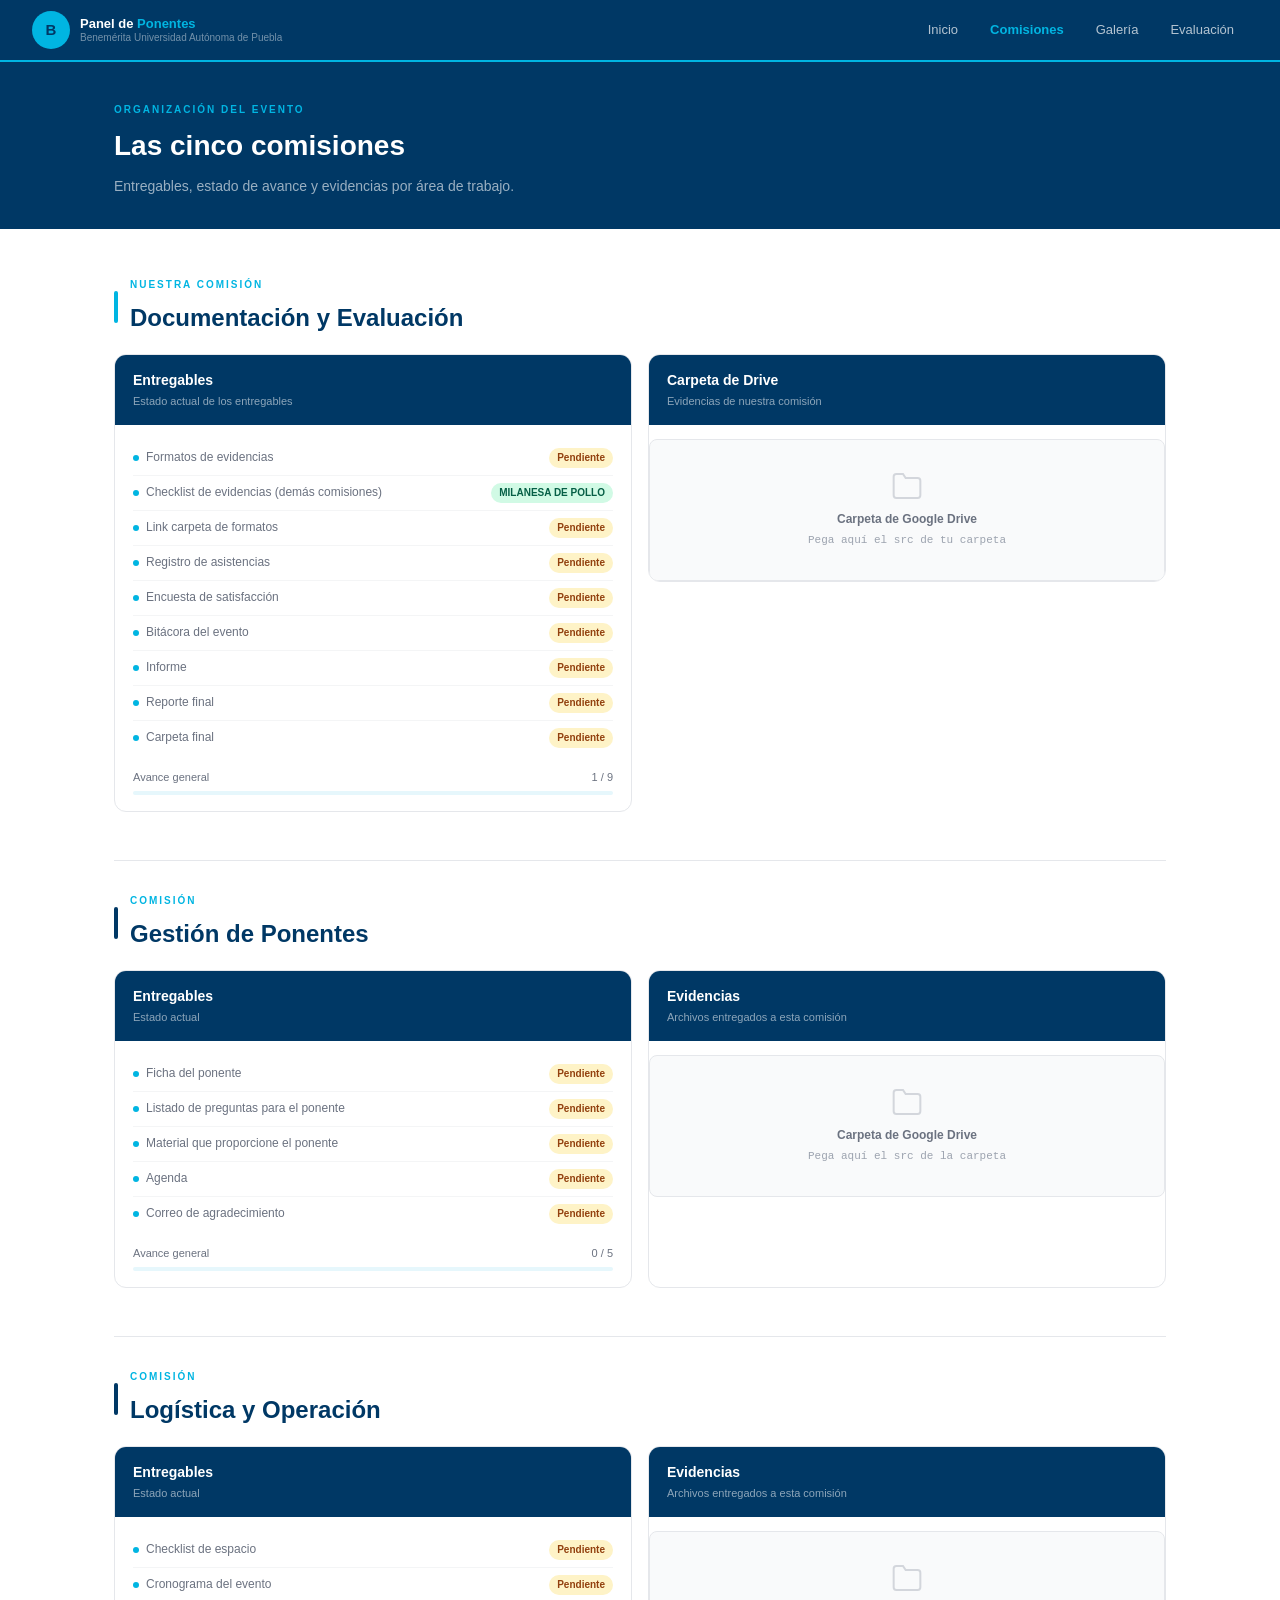
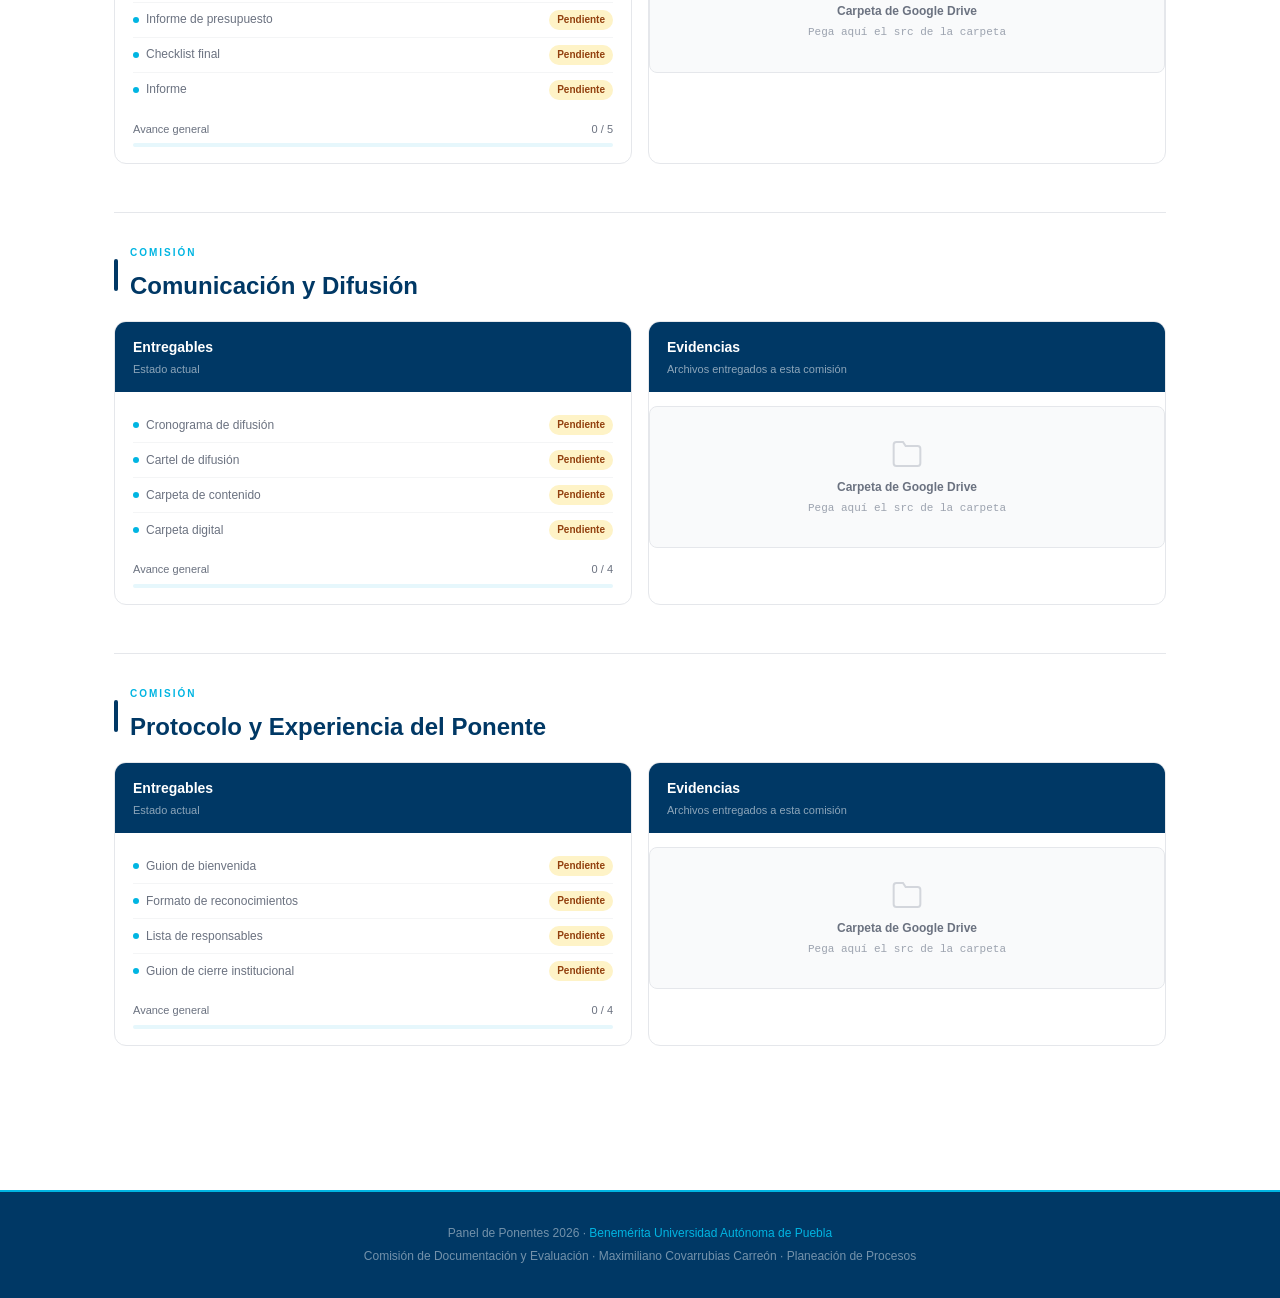
==== commit 3b9861c9: "Update checklist and progress for entregables" ====
--- a/comisiones.html
+++ b/comisiones.html
@@ -66,7 +66,7 @@
           <ul class="entregable-list">
             <!-- EDITAR: cambia badge-pending por badge-done cuando se entregue -->
             <li><span class="entregable-name"><span class="dot"></span>Formatos de evidencias</span><span class="badge badge-pending">Pendiente</span></li>
-            <li><span class="entregable-name"><span class="dot"></span>Checklist de evidencias (demás comisiones)</span><span class="badge badge-done">Pendiente</span></li>
+            <li><span class="entregable-name"><span class="dot"></span>Checklist de evidencias (demás comisiones)</span><span class="badge badge-done">MILANESA DE POLLO</span></li>
             <li><span class="entregable-name"><span class="dot"></span>Link carpeta de formatos</span><span class="badge badge-pending">Pendiente</span></li>
             <li><span class="entregable-name"><span class="dot"></span>Registro de asistencias</span><span class="badge badge-pending">Pendiente</span></li>
             <li><span class="entregable-name"><span class="dot"></span>Encuesta de satisfacción</span><span class="badge badge-pending">Pendiente</span></li>
@@ -77,7 +77,7 @@
           </ul>
           <div class="progress-wrap">
             <!-- EDITAR: cambia el width del fill y los textos según avance -->
-            <div class="progress-label"><span>Avance general</span><span>0 / 9</span></div>
+            <div class="progress-label"><span>Avance general</span><span>1 / 9</span></div>
             <div class="progress-bg"><div class="progress-fill" style="width:0%"></div></div>
           </div>
         </div>
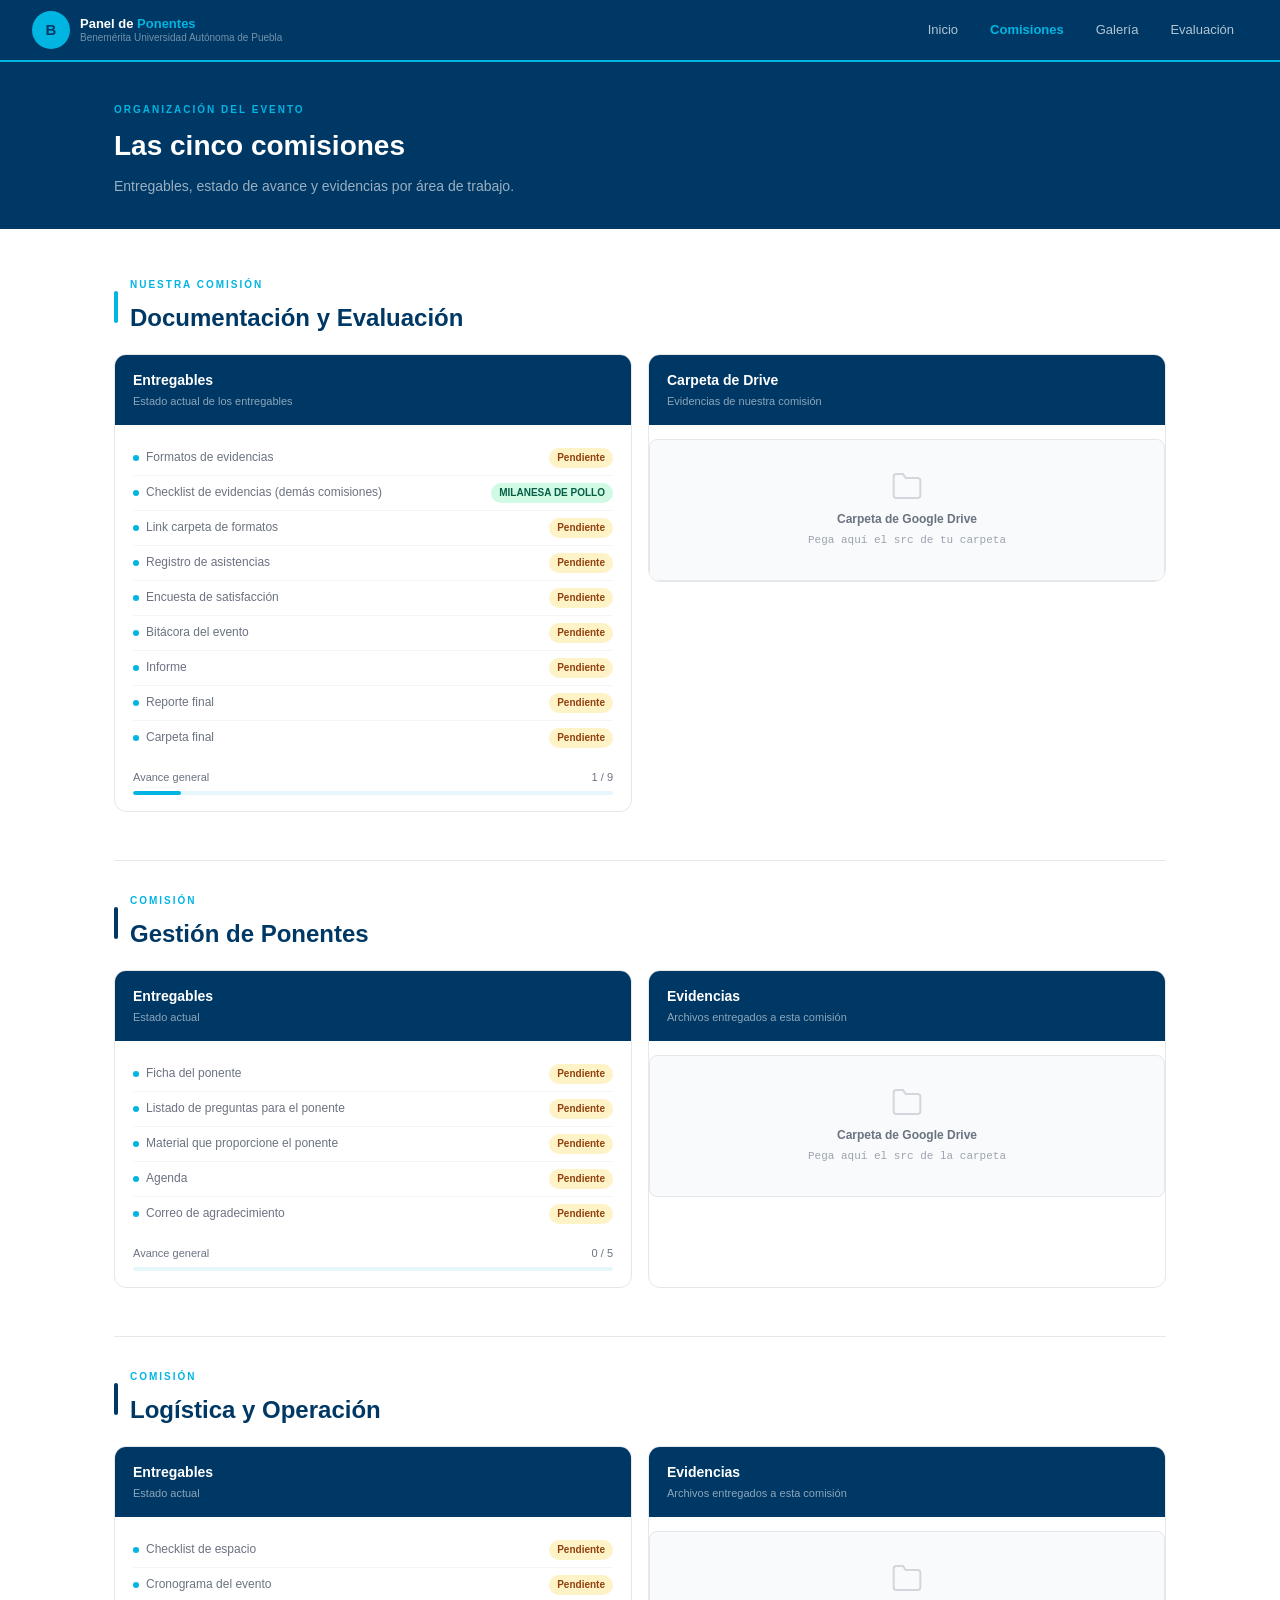
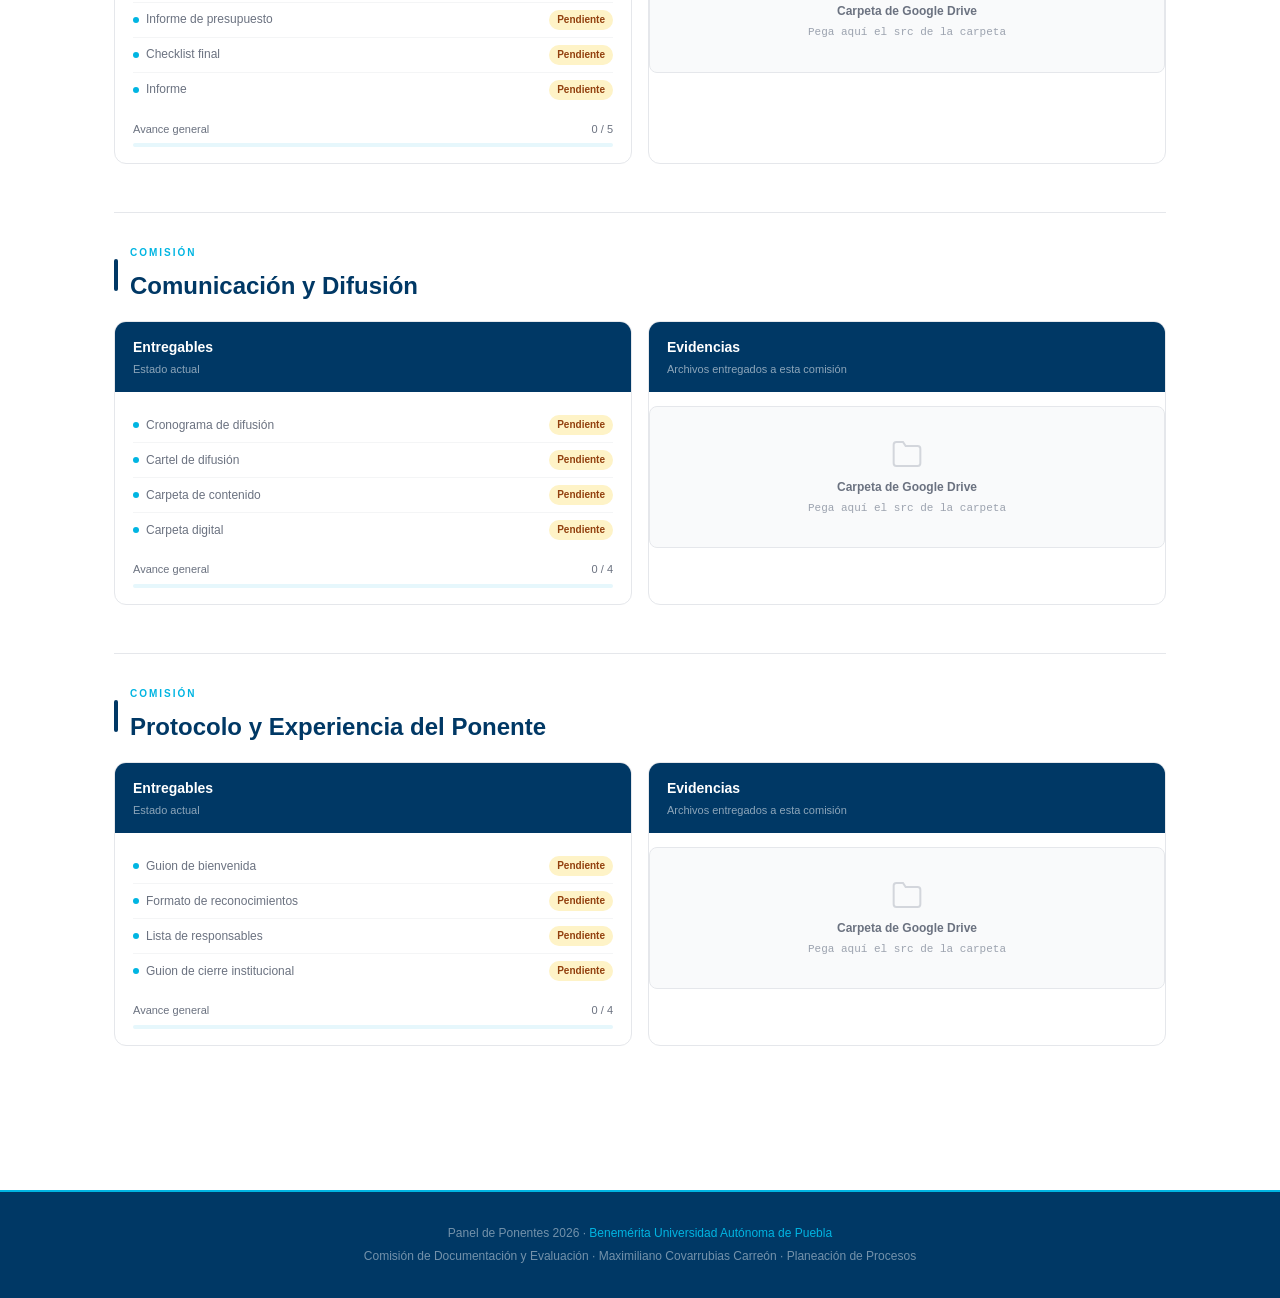
==== commit 1cbeb3b7: "Update comisiones.html" ====
--- a/comisiones.html
+++ b/comisiones.html
@@ -78,7 +78,7 @@
           <div class="progress-wrap">
             <!-- EDITAR: cambia el width del fill y los textos según avance -->
             <div class="progress-label"><span>Avance general</span><span>1 / 9</span></div>
-            <div class="progress-bg"><div class="progress-fill" style="width:0%"></div></div>
+            <div class="progress-bg"><div class="progress-fill" style="width:10%"></div></div>
           </div>
         </div>
       </div>
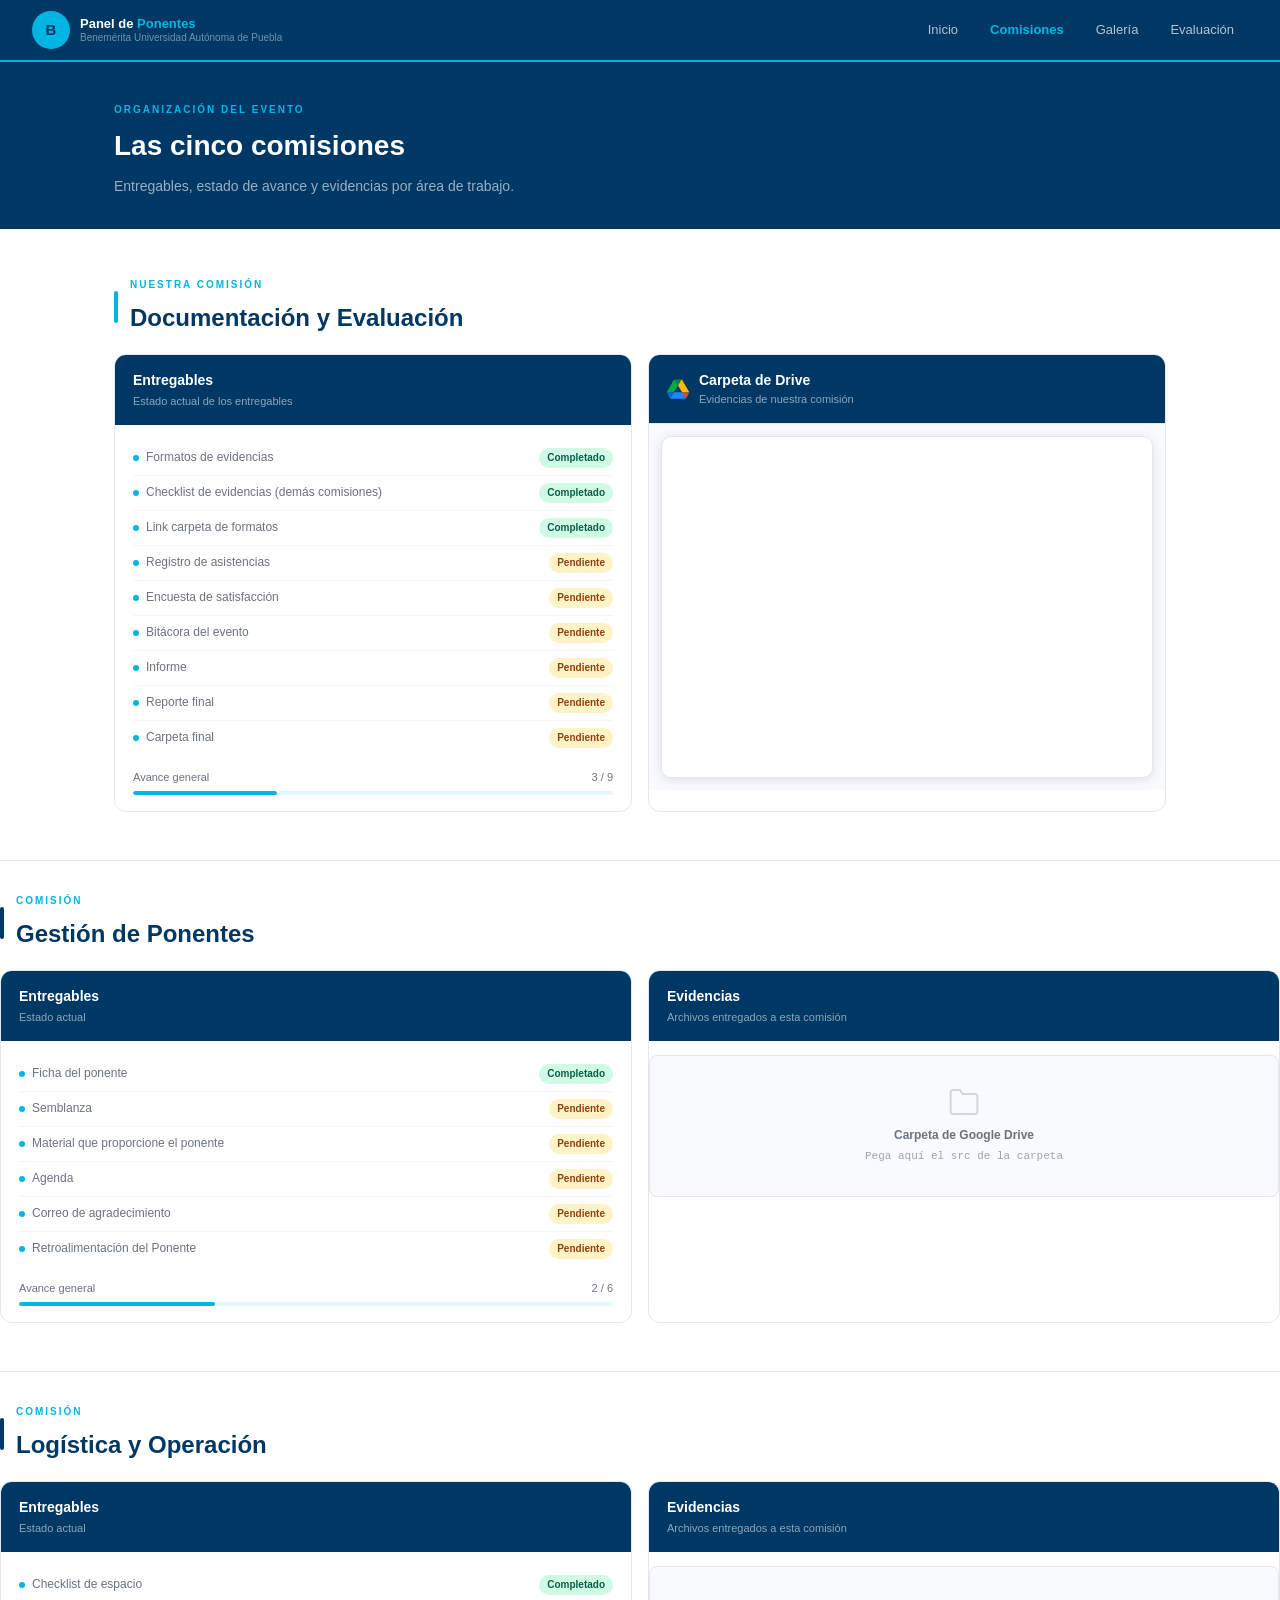
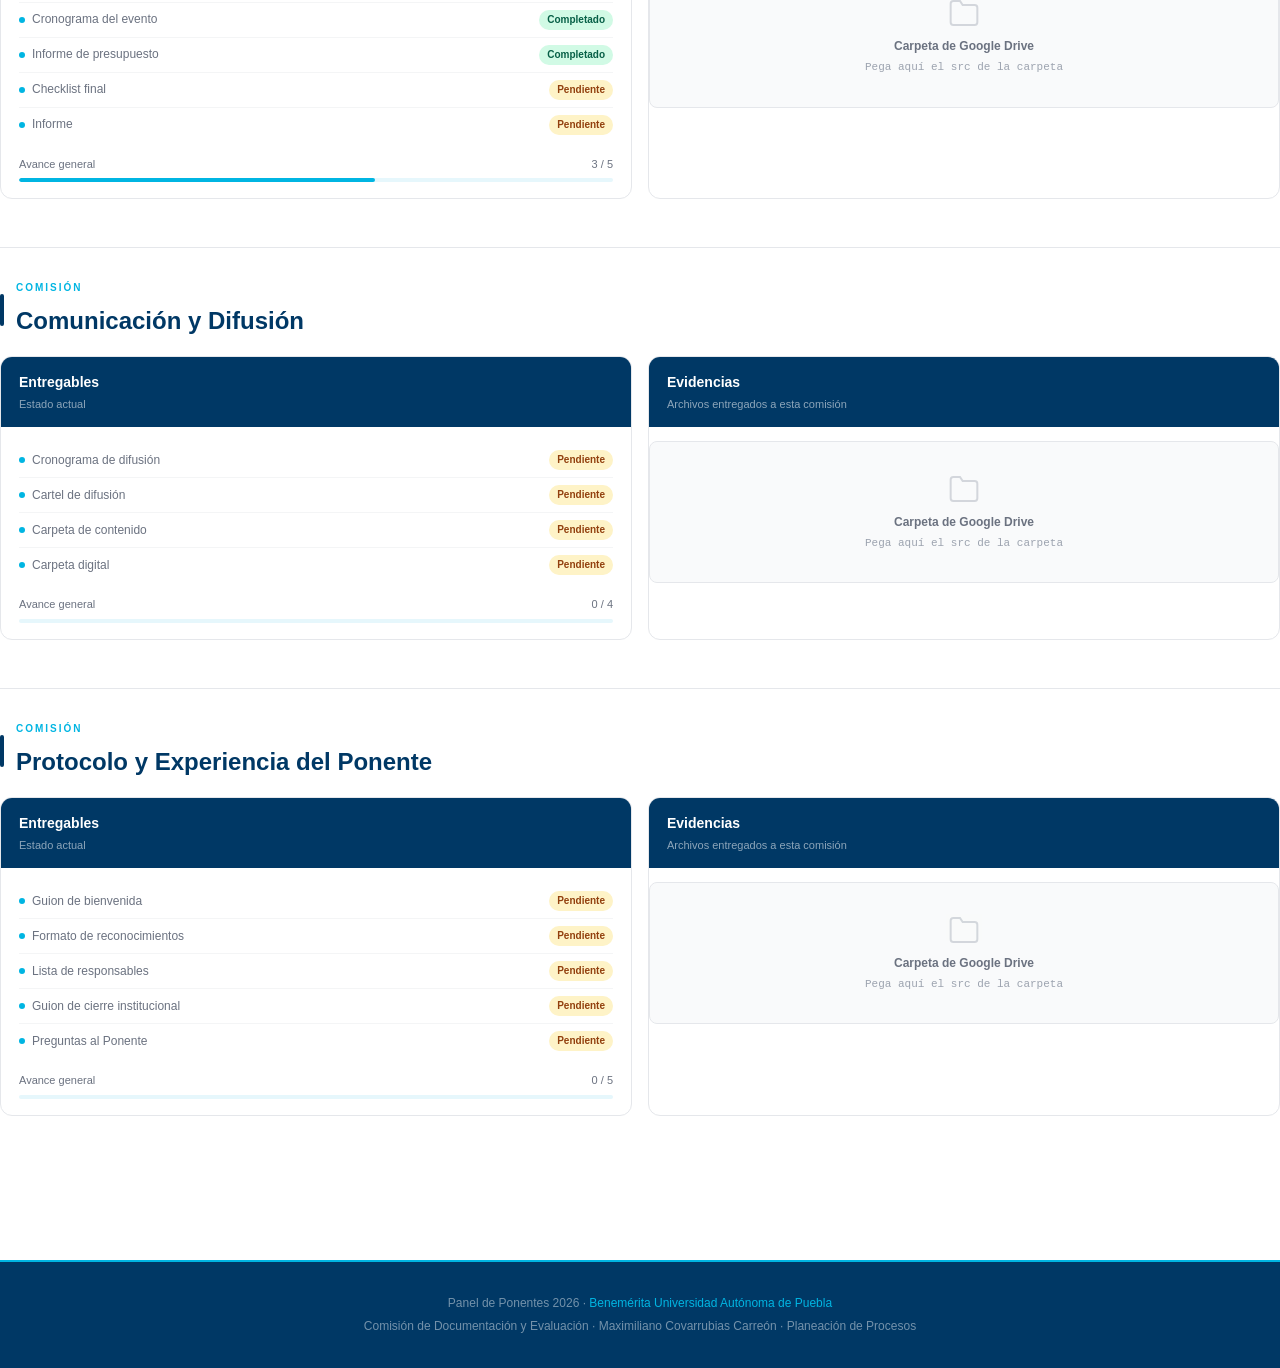
==== commit 0803ec2c: "antigravity" ====
--- a/comisiones.html
+++ b/comisiones.html
@@ -1,40 +1,43 @@
 <!DOCTYPE html>
 <html lang="es">
+
 <head>
   <meta charset="UTF-8">
   <meta name="viewport" content="width=device-width, initial-scale=1.0">
   <title>Comisiones · Panel de Ponentes BUAP</title>
   <link rel="stylesheet" href="style.css">
 </head>
+
 <body>
 
-<!-- ── NAVEGACIÓN ── -->
-<nav>
-  <a class="nav-brand" href="index.html">
-    <div class="nav-escudo">B</div>
-    <div class="nav-name">
-      <strong>Panel de <span>Ponentes</span></strong>
-      <small>Benemérita Universidad Autónoma de Puebla</small>
-    </div>
-  </a>
-  <div class="nav-links">
-    <a href="index.html">Inicio</a>
-    <a href="comisiones.html" class="active">Comisiones</a>
-    <a href="galeria.html">Galería</a>
-    <a href="evaluacion.html">Evaluación</a>
+  <!-- ── NAVEGACIÓN ── -->
+  <nav>
+    <a class="nav-brand" href="index.html">
+      <div class="nav-escudo">B</div>
+      <div class="nav-name">
+        <strong>Panel de <span>Ponentes</span></strong>
+        <small>Benemérita Universidad Autónoma de Puebla</small>
+      </div>
+    </a>
+    <div class="nav-links">
+      <a href="index.html">Inicio</a>
+      <a href="comisiones.html" class="active">Comisiones</a>
+      <a href="galeria.html">Galería</a>
+      <a href="evaluacion.html">Evaluación</a>
+    </div>
+  </nav>
+
+  <!-- ── HEADER ── -->
+  <div style="background:#003865; padding:2.5rem 2rem 2rem;">
+    <div class="container">
+      <div class="section-tag">Organización del evento</div>
+      <h1 style="color:white; font-size:28px; font-weight:800; margin-bottom:6px;">Las cinco comisiones</h1>
+      <p style="color:rgba(255,255,255,0.6); font-size:14px;">Entregables, estado de avance y evidencias por área de
+        trabajo.</p>
+    </div>
   </div>
-</nav>
-
-<!-- ── HEADER ── -->
-<div style="background:#003865; padding:2.5rem 2rem 2rem;">
-  <div class="container">
-    <div class="section-tag">Organización del evento</div>
-    <h1 style="color:white; font-size:28px; font-weight:800; margin-bottom:6px;">Las cinco comisiones</h1>
-    <p style="color:rgba(255,255,255,0.6); font-size:14px;">Entregables, estado de avance y evidencias por área de trabajo.</p>
-  </div>
-</div>
-
-<!-- ════════════════════════════════════════════
+
+  <!-- ════════════════════════════════════════════
      INSTRUCCIÓN PARA AGREGAR IFRAMES DE DRIVE:
      1. Abre el archivo en Google Drive
      2. Clic en los tres puntos → "Abrir en nueva ventana"
@@ -43,248 +46,355 @@
      5. Asegúrate de que el archivo tenga permiso "Cualquier persona con el enlace puede ver"
      ════════════════════════════════════════════ -->
 
-<div class="section">
-<div class="container">
-
-  <!-- ══ 1. DOCUMENTACIÓN Y EVALUACIÓN ══ -->
-  <div id="doc-eval" style="margin-bottom:3rem;">
-    <div style="display:flex; align-items:center; gap:12px; margin-bottom:1rem;">
-      <div style="width:4px; height:32px; background:#00B5E2; border-radius:2px;"></div>
-      <div>
-        <div class="section-tag">Nuestra comisión</div>
-        <h2 class="section-title" style="margin-bottom:0;">Documentación y Evaluación</h2>
-      </div>
-    </div>
-
-    <div class="grid-2">
-      <div class="card">
-        <div class="card-header">
-          <h3>Entregables</h3>
-          <p>Estado actual de los entregables</p>
-        </div>
-        <div class="card-body">
-          <ul class="entregable-list">
-            <!-- EDITAR: cambia badge-pending por badge-done cuando se entregue -->
-            <li><span class="entregable-name"><span class="dot"></span>Formatos de evidencias</span><span class="badge badge-pending">Pendiente</span></li>
-            <li><span class="entregable-name"><span class="dot"></span>Checklist de evidencias (demás comisiones)</span><span class="badge badge-done">MILANESA DE POLLO</span></li>
-            <li><span class="entregable-name"><span class="dot"></span>Link carpeta de formatos</span><span class="badge badge-pending">Pendiente</span></li>
-            <li><span class="entregable-name"><span class="dot"></span>Registro de asistencias</span><span class="badge badge-pending">Pendiente</span></li>
-            <li><span class="entregable-name"><span class="dot"></span>Encuesta de satisfacción</span><span class="badge badge-pending">Pendiente</span></li>
-            <li><span class="entregable-name"><span class="dot"></span>Bitácora del evento</span><span class="badge badge-pending">Pendiente</span></li>
-            <li><span class="entregable-name"><span class="dot"></span>Informe</span><span class="badge badge-pending">Pendiente</span></li>
-            <li><span class="entregable-name"><span class="dot"></span>Reporte final</span><span class="badge badge-pending">Pendiente</span></li>
-            <li><span class="entregable-name"><span class="dot"></span>Carpeta final</span><span class="badge badge-pending">Pendiente</span></li>
-          </ul>
-          <div class="progress-wrap">
-            <!-- EDITAR: cambia el width del fill y los textos según avance -->
-            <div class="progress-label"><span>Avance general</span><span>1 / 9</span></div>
-            <div class="progress-bg"><div class="progress-fill" style="width:10%"></div></div>
-          </div>
-        </div>
-      </div>
-
-      <div>
-        <div class="card">
-          <div class="card-header"><h3>Carpeta de Drive</h3><p>Evidencias de nuestra comisión</p></div>
+  <div class="section">
+    <div class="container">
+
+      <!-- ══ 1. DOCUMENTACIÓN Y EVALUACIÓN ══ -->
+      <div id="doc-eval" style="margin-bottom:3rem;">
+        <div style="display:flex; align-items:center; gap:12px; margin-bottom:1rem;">
+          <div style="width:4px; height:32px; background:#00B5E2; border-radius:2px;"></div>
+          <div>
+            <div class="section-tag">Nuestra comisión</div>
+            <h2 class="section-title" style="margin-bottom:0;">Documentación y Evaluación</h2>
+          </div>
+        </div>
+
+        <div class="grid-2">
+          <div class="card">
+            <div class="card-header">
+              <h3>Entregables</h3>
+              <p>Estado actual de los entregables</p>
+            </div>
+            <div class="card-body">
+              <ul class="entregable-list">
+                <!-- EDITAR: cambia badge-pending por badge-done cuando se entregue -->
+                <li><span class="entregable-name"><span class="dot"></span>Formatos de evidencias</span><span
+                    class="badge badge-done">Completado</span></li>
+                <li><span class="entregable-name"><span class="dot"></span>Checklist de evidencias (demás
+                    comisiones)</span><span class="badge badge-done">Completado</span></li>
+                <li><span class="entregable-name"><span class="dot"></span>Link carpeta de formatos</span><span
+                    class="badge badge-done">Completado</span></li>
+                <li><span class="entregable-name"><span class="dot"></span>Registro de asistencias</span><span
+                    class="badge badge-pending">Pendiente</span></li>
+                <li><span class="entregable-name"><span class="dot"></span>Encuesta de satisfacción</span><span
+                    class="badge badge-pending">Pendiente</span></li>
+                <li><span class="entregable-name"><span class="dot"></span>Bitácora del evento</span><span
+                    class="badge badge-pending">Pendiente</span></li>
+                <li><span class="entregable-name"><span class="dot"></span>Informe</span><span
+                    class="badge badge-pending">Pendiente</span></li>
+                <li><span class="entregable-name"><span class="dot"></span>Reporte final</span><span
+                    class="badge badge-pending">Pendiente</span></li>
+                <li><span class="entregable-name"><span class="dot"></span>Carpeta final</span><span
+                    class="badge badge-pending">Pendiente</span></li>
+              </ul>
+              <div class="progress-wrap">
+                <!-- EDITAR: cambia el width del fill y los textos según avance -->
+                <div class="progress-label"><span>Avance general</span><span>3 / 9</span></div>
+                <div class="progress-bg">
+                  <div class="progress-fill" style="width:30%"></div>
+                </div>
+              </div>
+            </div>
+          </div>
+
+          <div style="display:flex; flex-direction:column;">
+            <div class="card" style="flex:1; overflow:hidden;">
+              <div class="card-header" style="display:flex; align-items:center; gap:10px;">
+                <!-- Ícono carpeta Drive -->
+                <svg width="22" height="22" viewBox="0 0 87.3 78" fill="none" xmlns="http://www.w3.org/2000/svg"
+                  style="flex-shrink:0;">
+                  <path d="M6.6 66.85l3.85 6.65c.8 1.4 1.95 2.5 3.3 3.3L27.5 52H0c0 1.55.4 3.1 1.2 4.5z"
+                    fill="#0066DA" />
+                  <path d="M43.65 25L29.9 1.2C28.55 2 27.4 3.1 26.6 4.5L1.2 47.5C.4 48.9 0 50.45 0 52h27.5z"
+                    fill="#00AC47" />
+                  <path
+                    d="M73.55 76.8c1.35-.8 2.5-1.9 3.3-3.3l1.6-2.75 7.65-13.25c.8-1.4 1.2-2.95 1.2-4.5H60l5.55 10.5z"
+                    fill="#EA4335" />
+                  <path d="M43.65 25L57.4 1.2C56.05.4 54.5 0 52.9 0H34.4c-1.6 0-3.15.45-4.5 1.2z" fill="#00832D" />
+                  <path d="M60 52H27.5L13.75 76.8c1.35.8 2.9 1.2 4.5 1.2h50.5c1.6 0 3.15-.4 4.5-1.2z" fill="#2684FC" />
+                  <path d="M73.4 26.5l-12.7-22c-.8-1.4-1.95-2.5-3.3-3.3L43.65 25 60 52h27.45c0-1.55-.4-3.1-1.2-4.5z"
+                    fill="#FFBA00" />
+                </svg>
+                <div>
+                  <h3 style="margin:0;">Carpeta de Drive</h3>
+                  <p style="margin:0;">Evidencias de nuestra comisión</p>
+                </div>
+              </div>
+              <!-- Vista previa incrustada de la carpeta de Google Drive -->
+              <div style="
+                display:flex;
+                justify-content:center;
+                align-items:flex-start;
+                padding:12px;
+                background:#f8fafc;
+                border-top:1px solid #e5e7eb;
+              ">
+                <div style="
+                  width:100%;
+                  max-width:560px;
+                  border-radius:10px;
+                  overflow:hidden;
+                  box-shadow:0 2px 12px rgba(0,0,0,0.10);
+                  border:1px solid #e0e7ef;
+                  background:#fff;
+                ">
+                  <iframe src="https://drive.google.com/embeddedfolderview?id=1Kl2eJYsDcxxM7Bhn2IvSBJOhN0yF3Wne#grid"
+                    style="width:100%; height:340px; border:none; display:block;"
+                    title="Carpeta de Drive – Evidencias de la comisión" loading="lazy" allowfullscreen>
+                  </iframe>
+                </div>
+              </div>
+            </div>
+          </div>
+        </div>
+      </div>
+    </div>
+
+    <hr style="border:none; border-top:0.5px solid #E5E7EB; margin:2rem 0;">
+
+    <!-- ══ 2. GESTIÓN DE PONENTES ══ -->
+    <div id="gestion" style="margin-bottom:3rem;">
+      <div style="display:flex; align-items:center; gap:12px; margin-bottom:1rem;">
+        <div style="width:4px; height:32px; background:#003865; border-radius:2px;"></div>
+        <div>
+          <div class="section-tag">Comisión</div>
+          <h2 class="section-title" style="margin-bottom:0;">Gestión de Ponentes</h2>
+        </div>
+      </div>
+
+      <div class="grid-2">
+        <div class="card">
+          <div class="card-header">
+            <h3>Entregables</h3>
+            <p>Estado actual</p>
+          </div>
+          <div class="card-body">
+            <ul class="entregable-list">
+              <li><span class="entregable-name"><span class="dot"></span>Ficha del ponente</span><span
+                  class="badge badge-done">Completado</span></li>
+              <li><span class="entregable-name"><span class="dot"></span>Semblanza
+                </span><span class="badge badge-pending">Pendiente</span></li>
+              <li><span class="entregable-name"><span class="dot"></span>Material que proporcione el
+                  ponente</span><span class="badge badge-pending">Pendiente</span></li>
+              <li><span class="entregable-name"><span class="dot"></span>Agenda</span><span
+                  class="badge badge-pending">Pendiente</span></li>
+              <li><span class="entregable-name"><span class="dot"></span>Correo de agradecimiento</span><span
+                  class="badge badge-pending">Pendiente</span></li>
+              <li><span class="entregable-name"><span class="dot"></span>Retroalimentación del Ponente</span><span
+                  class="badge badge-pending">Pendiente</span></li>
+            </ul>
+            <div class="progress-wrap">
+              <div class="progress-label"><span>Avance general</span><span>2 / 6</span></div>
+              <div class="progress-bg">
+                <div class="progress-fill" style="width:33%"></div>
+              </div>
+            </div>
+          </div>
+        </div>
+        <div class="card">
+          <div class="card-header">
+            <h3>Evidencias</h3>
+            <p>Archivos entregados a esta comisión</p>
+          </div>
           <div class="card-body" style="padding:0;">
             <div class="embed-wrap">
-              <!-- PEGA AQUÍ el link de tu carpeta de Drive (formato /preview o embeddedfolderview) -->
               <div class="embed-placeholder">
-                <svg width="32" height="32" viewBox="0 0 24 24" fill="none" stroke="currentColor" stroke-width="1.5"><path d="M22 19a2 2 0 0 1-2 2H4a2 2 0 0 1-2-2V5a2 2 0 0 1 2-2h5l2 3h9a2 2 0 0 1 2 2z"/></svg>
+                <svg width="32" height="32" viewBox="0 0 24 24" fill="none" stroke="currentColor" stroke-width="1.5">
+                  <path d="M22 19a2 2 0 0 1-2 2H4a2 2 0 0 1-2-2V5a2 2 0 0 1 2-2h5l2 3h9a2 2 0 0 1 2 2z" />
+                </svg>
                 <strong>Carpeta de Google Drive</strong>
-                <p>Pega aquí el src de tu carpeta</p>
-              </div>
-              <!-- CUANDO TENGAS EL LINK, REEMPLAZA el div.embed-placeholder con esto:
-              <iframe src="TU_LINK_DE_DRIVE_AQUI" height="320"></iframe>
-              -->
-            </div>
-          </div>
-        </div>
-      </div>
-    </div>
-  </div>
-
-  <hr style="border:none; border-top:0.5px solid #E5E7EB; margin:2rem 0;">
-
-  <!-- ══ 2. GESTIÓN DE PONENTES ══ -->
-  <div id="gestion" style="margin-bottom:3rem;">
-    <div style="display:flex; align-items:center; gap:12px; margin-bottom:1rem;">
-      <div style="width:4px; height:32px; background:#003865; border-radius:2px;"></div>
-      <div>
-        <div class="section-tag">Comisión</div>
-        <h2 class="section-title" style="margin-bottom:0;">Gestión de Ponentes</h2>
-      </div>
-    </div>
-
-    <div class="grid-2">
-      <div class="card">
-        <div class="card-header"><h3>Entregables</h3><p>Estado actual</p></div>
-        <div class="card-body">
-          <ul class="entregable-list">
-            <li><span class="entregable-name"><span class="dot"></span>Ficha del ponente</span><span class="badge badge-pending">Pendiente</span></li>
-            <li><span class="entregable-name"><span class="dot"></span>Listado de preguntas para el ponente</span><span class="badge badge-pending">Pendiente</span></li>
-            <li><span class="entregable-name"><span class="dot"></span>Material que proporcione el ponente</span><span class="badge badge-pending">Pendiente</span></li>
-            <li><span class="entregable-name"><span class="dot"></span>Agenda</span><span class="badge badge-pending">Pendiente</span></li>
-            <li><span class="entregable-name"><span class="dot"></span>Correo de agradecimiento</span><span class="badge badge-pending">Pendiente</span></li>
-          </ul>
-          <div class="progress-wrap">
-            <div class="progress-label"><span>Avance general</span><span>0 / 5</span></div>
-            <div class="progress-bg"><div class="progress-fill" style="width:0%"></div></div>
-          </div>
-        </div>
-      </div>
-      <div class="card">
-        <div class="card-header"><h3>Evidencias</h3><p>Archivos entregados a esta comisión</p></div>
-        <div class="card-body" style="padding:0;">
-          <div class="embed-wrap">
-            <div class="embed-placeholder">
-              <svg width="32" height="32" viewBox="0 0 24 24" fill="none" stroke="currentColor" stroke-width="1.5"><path d="M22 19a2 2 0 0 1-2 2H4a2 2 0 0 1-2-2V5a2 2 0 0 1 2-2h5l2 3h9a2 2 0 0 1 2 2z"/></svg>
-              <strong>Carpeta de Google Drive</strong>
-              <p>Pega aquí el src de la carpeta</p>
-            </div>
-          </div>
-        </div>
-      </div>
-    </div>
-  </div>
-
-  <hr style="border:none; border-top:0.5px solid #E5E7EB; margin:2rem 0;">
-
-  <!-- ══ 3. LOGÍSTICA Y OPERACIÓN ══ -->
-  <div id="logistica" style="margin-bottom:3rem;">
-    <div style="display:flex; align-items:center; gap:12px; margin-bottom:1rem;">
-      <div style="width:4px; height:32px; background:#003865; border-radius:2px;"></div>
-      <div>
-        <div class="section-tag">Comisión</div>
-        <h2 class="section-title" style="margin-bottom:0;">Logística y Operación</h2>
-      </div>
-    </div>
-
-    <div class="grid-2">
-      <div class="card">
-        <div class="card-header"><h3>Entregables</h3><p>Estado actual</p></div>
-        <div class="card-body">
-          <ul class="entregable-list">
-            <li><span class="entregable-name"><span class="dot"></span>Checklist de espacio</span><span class="badge badge-pending">Pendiente</span></li>
-            <li><span class="entregable-name"><span class="dot"></span>Cronograma del evento</span><span class="badge badge-pending">Pendiente</span></li>
-            <li><span class="entregable-name"><span class="dot"></span>Informe de presupuesto</span><span class="badge badge-pending">Pendiente</span></li>
-            <li><span class="entregable-name"><span class="dot"></span>Checklist final</span><span class="badge badge-pending">Pendiente</span></li>
-            <li><span class="entregable-name"><span class="dot"></span>Informe</span><span class="badge badge-pending">Pendiente</span></li>
-          </ul>
-          <div class="progress-wrap">
-            <div class="progress-label"><span>Avance general</span><span>0 / 5</span></div>
-            <div class="progress-bg"><div class="progress-fill" style="width:0%"></div></div>
-          </div>
-        </div>
-      </div>
-      <div class="card">
-        <div class="card-header"><h3>Evidencias</h3><p>Archivos entregados a esta comisión</p></div>
-        <div class="card-body" style="padding:0;">
-          <div class="embed-wrap">
-            <div class="embed-placeholder">
-              <svg width="32" height="32" viewBox="0 0 24 24" fill="none" stroke="currentColor" stroke-width="1.5"><path d="M22 19a2 2 0 0 1-2 2H4a2 2 0 0 1-2-2V5a2 2 0 0 1 2-2h5l2 3h9a2 2 0 0 1 2 2z"/></svg>
-              <strong>Carpeta de Google Drive</strong>
-              <p>Pega aquí el src de la carpeta</p>
-            </div>
-          </div>
-        </div>
-      </div>
-    </div>
-  </div>
-
-  <hr style="border:none; border-top:0.5px solid #E5E7EB; margin:2rem 0;">
-
-  <!-- ══ 4. COMUNICACIÓN Y DIFUSIÓN ══ -->
-  <div id="comunicacion" style="margin-bottom:3rem;">
-    <div style="display:flex; align-items:center; gap:12px; margin-bottom:1rem;">
-      <div style="width:4px; height:32px; background:#003865; border-radius:2px;"></div>
-      <div>
-        <div class="section-tag">Comisión</div>
-        <h2 class="section-title" style="margin-bottom:0;">Comunicación y Difusión</h2>
-      </div>
-    </div>
-
-    <div class="grid-2">
-      <div class="card">
-        <div class="card-header"><h3>Entregables</h3><p>Estado actual</p></div>
-        <div class="card-body">
-          <ul class="entregable-list">
-            <li><span class="entregable-name"><span class="dot"></span>Cronograma de difusión</span><span class="badge badge-pending">Pendiente</span></li>
-            <li><span class="entregable-name"><span class="dot"></span>Cartel de difusión</span><span class="badge badge-pending">Pendiente</span></li>
-            <li><span class="entregable-name"><span class="dot"></span>Carpeta de contenido</span><span class="badge badge-pending">Pendiente</span></li>
-            <li><span class="entregable-name"><span class="dot"></span>Carpeta digital</span><span class="badge badge-pending">Pendiente</span></li>
-          </ul>
-          <div class="progress-wrap">
-            <div class="progress-label"><span>Avance general</span><span>0 / 4</span></div>
-            <div class="progress-bg"><div class="progress-fill" style="width:0%"></div></div>
-          </div>
-        </div>
-      </div>
-      <div class="card">
-        <div class="card-header"><h3>Evidencias</h3><p>Archivos entregados a esta comisión</p></div>
-        <div class="card-body" style="padding:0;">
-          <div class="embed-wrap">
-            <div class="embed-placeholder">
-              <svg width="32" height="32" viewBox="0 0 24 24" fill="none" stroke="currentColor" stroke-width="1.5"><path d="M22 19a2 2 0 0 1-2 2H4a2 2 0 0 1-2-2V5a2 2 0 0 1 2-2h5l2 3h9a2 2 0 0 1 2 2z"/></svg>
-              <strong>Carpeta de Google Drive</strong>
-              <p>Pega aquí el src de la carpeta</p>
-            </div>
-          </div>
-        </div>
-      </div>
-    </div>
-  </div>
-
-  <hr style="border:none; border-top:0.5px solid #E5E7EB; margin:2rem 0;">
-
-  <!-- ══ 5. PROTOCOLO Y EXPERIENCIA ══ -->
-  <div id="protocolo" style="margin-bottom:2rem;">
-    <div style="display:flex; align-items:center; gap:12px; margin-bottom:1rem;">
-      <div style="width:4px; height:32px; background:#003865; border-radius:2px;"></div>
-      <div>
-        <div class="section-tag">Comisión</div>
-        <h2 class="section-title" style="margin-bottom:0;">Protocolo y Experiencia del Ponente</h2>
-      </div>
-    </div>
-
-    <div class="grid-2">
-      <div class="card">
-        <div class="card-header"><h3>Entregables</h3><p>Estado actual</p></div>
-        <div class="card-body">
-          <ul class="entregable-list">
-            <li><span class="entregable-name"><span class="dot"></span>Guion de bienvenida</span><span class="badge badge-pending">Pendiente</span></li>
-            <li><span class="entregable-name"><span class="dot"></span>Formato de reconocimientos</span><span class="badge badge-pending">Pendiente</span></li>
-            <li><span class="entregable-name"><span class="dot"></span>Lista de responsables</span><span class="badge badge-pending">Pendiente</span></li>
-            <li><span class="entregable-name"><span class="dot"></span>Guion de cierre institucional</span><span class="badge badge-pending">Pendiente</span></li>
-          </ul>
-          <div class="progress-wrap">
-            <div class="progress-label"><span>Avance general</span><span>0 / 4</span></div>
-            <div class="progress-bg"><div class="progress-fill" style="width:0%"></div></div>
-          </div>
-        </div>
-      </div>
-      <div class="card">
-        <div class="card-header"><h3>Evidencias</h3><p>Archivos entregados a esta comisión</p></div>
-        <div class="card-body" style="padding:0;">
-          <div class="embed-wrap">
-            <div class="embed-placeholder">
-              <svg width="32" height="32" viewBox="0 0 24 24" fill="none" stroke="currentColor" stroke-width="1.5"><path d="M22 19a2 2 0 0 1-2 2H4a2 2 0 0 1-2-2V5a2 2 0 0 1 2-2h5l2 3h9a2 2 0 0 1 2 2z"/></svg>
-              <strong>Carpeta de Google Drive</strong>
-              <p>Pega aquí el src de la carpeta</p>
-            </div>
-          </div>
-        </div>
-      </div>
-    </div>
-  </div>
-
-</div><!-- /container -->
-</div><!-- /section -->
-
-<footer>
-  <p>Panel de Ponentes 2026 · <span>Benemérita Universidad Autónoma de Puebla</span></p>
-  <p style="margin-top:4px;">Comisión de Documentación y Evaluación · Maximiliano Covarrubias Carreón · Planeación de Procesos</p>
-</footer>
+                <p>Pega aquí el src de la carpeta</p>
+              </div>
+            </div>
+          </div>
+        </div>
+      </div>
+    </div>
+
+    <hr style="border:none; border-top:0.5px solid #E5E7EB; margin:2rem 0;">
+
+    <!-- ══ 3. LOGÍSTICA Y OPERACIÓN ══ -->
+    <div id="logistica" style="margin-bottom:3rem;">
+      <div style="display:flex; align-items:center; gap:12px; margin-bottom:1rem;">
+        <div style="width:4px; height:32px; background:#003865; border-radius:2px;"></div>
+        <div>
+          <div class="section-tag">Comisión</div>
+          <h2 class="section-title" style="margin-bottom:0;">Logística y Operación</h2>
+        </div>
+      </div>
+
+      <div class="grid-2">
+        <div class="card">
+          <div class="card-header">
+            <h3>Entregables</h3>
+            <p>Estado actual</p>
+          </div>
+          <div class="card-body">
+            <ul class="entregable-list">
+              <li><span class="entregable-name"><span class="dot"></span>Checklist de espacio</span><span
+                  class="badge badge-done">Completado</span></li>
+              <li><span class="entregable-name"><span class="dot"></span>Cronograma del evento</span><span
+                  class="badge badge-done">Completado</span></li>
+              <li><span class="entregable-name"><span class="dot"></span>Informe de presupuesto</span><span
+                  class="badge badge-done">Completado</span></li>
+              <li><span class="entregable-name"><span class="dot"></span>Checklist final</span><span
+                  class="badge badge-pending">Pendiente</span></li>
+              <li><span class="entregable-name"><span class="dot"></span>Informe</span><span
+                  class="badge badge-pending">Pendiente</span></li>
+            </ul>
+            <div class="progress-wrap">
+              <div class="progress-label"><span>Avance general</span><span>3 / 5</span></div>
+              <div class="progress-bg">
+                <div class="progress-fill" style="width:60%"></div>
+              </div>
+            </div>
+          </div>
+        </div>
+        <div class="card">
+          <div class="card-header">
+            <h3>Evidencias</h3>
+            <p>Archivos entregados a esta comisión</p>
+          </div>
+          <div class="card-body" style="padding:0;">
+            <div class="embed-wrap">
+              <div class="embed-placeholder">
+                <svg width="32" height="32" viewBox="0 0 24 24" fill="none" stroke="currentColor" stroke-width="1.5">
+                  <path d="M22 19a2 2 0 0 1-2 2H4a2 2 0 0 1-2-2V5a2 2 0 0 1 2-2h5l2 3h9a2 2 0 0 1 2 2z" />
+                </svg>
+                <strong>Carpeta de Google Drive</strong>
+                <p>Pega aquí el src de la carpeta</p>
+              </div>
+            </div>
+          </div>
+        </div>
+      </div>
+    </div>
+
+    <hr style="border:none; border-top:0.5px solid #E5E7EB; margin:2rem 0;">
+
+    <!-- ══ 4. COMUNICACIÓN Y DIFUSIÓN ══ -->
+    <div id="comunicacion" style="margin-bottom:3rem;">
+      <div style="display:flex; align-items:center; gap:12px; margin-bottom:1rem;">
+        <div style="width:4px; height:32px; background:#003865; border-radius:2px;"></div>
+        <div>
+          <div class="section-tag">Comisión</div>
+          <h2 class="section-title" style="margin-bottom:0;">Comunicación y Difusión</h2>
+        </div>
+      </div>
+
+      <div class="grid-2">
+        <div class="card">
+          <div class="card-header">
+            <h3>Entregables</h3>
+            <p>Estado actual</p>
+          </div>
+          <div class="card-body">
+            <ul class="entregable-list">
+              <li><span class="entregable-name"><span class="dot"></span>Cronograma de difusión</span><span
+                  class="badge badge-pending">Pendiente</span></li>
+              <li><span class="entregable-name"><span class="dot"></span>Cartel de difusión</span><span
+                  class="badge badge-pending">Pendiente</span></li>
+              <li><span class="entregable-name"><span class="dot"></span>Carpeta de contenido</span><span
+                  class="badge badge-pending">Pendiente</span></li>
+              <li><span class="entregable-name"><span class="dot"></span>Carpeta digital</span><span
+                  class="badge badge-pending">Pendiente</span></li>
+            </ul>
+            <div class="progress-wrap">
+              <div class="progress-label"><span>Avance general</span><span>0 / 4</span></div>
+              <div class="progress-bg">
+                <div class="progress-fill" style="width:0%"></div>
+              </div>
+            </div>
+          </div>
+        </div>
+        <div class="card">
+          <div class="card-header">
+            <h3>Evidencias</h3>
+            <p>Archivos entregados a esta comisión</p>
+          </div>
+          <div class="card-body" style="padding:0;">
+            <div class="embed-wrap">
+              <div class="embed-placeholder">
+                <svg width="32" height="32" viewBox="0 0 24 24" fill="none" stroke="currentColor" stroke-width="1.5">
+                  <path d="M22 19a2 2 0 0 1-2 2H4a2 2 0 0 1-2-2V5a2 2 0 0 1 2-2h5l2 3h9a2 2 0 0 1 2 2z" />
+                </svg>
+                <strong>Carpeta de Google Drive</strong>
+                <p>Pega aquí el src de la carpeta</p>
+              </div>
+            </div>
+          </div>
+        </div>
+      </div>
+    </div>
+
+    <hr style="border:none; border-top:0.5px solid #E5E7EB; margin:2rem 0;">
+
+    <!-- ══ 5. PROTOCOLO Y EXPERIENCIA ══ -->
+    <div id="protocolo" style="margin-bottom:2rem;">
+      <div style="display:flex; align-items:center; gap:12px; margin-bottom:1rem;">
+        <div style="width:4px; height:32px; background:#003865; border-radius:2px;"></div>
+        <div>
+          <div class="section-tag">Comisión</div>
+          <h2 class="section-title" style="margin-bottom:0;">Protocolo y Experiencia del Ponente</h2>
+        </div>
+      </div>
+
+      <div class="grid-2">
+        <div class="card">
+          <div class="card-header">
+            <h3>Entregables</h3>
+            <p>Estado actual</p>
+          </div>
+          <div class="card-body">
+            <ul class="entregable-list">
+              <li><span class="entregable-name"><span class="dot"></span>Guion de bienvenida</span><span
+                  class="badge badge-pending">Pendiente</span></li>
+              <li><span class="entregable-name"><span class="dot"></span>Formato de reconocimientos</span><span
+                  class="badge badge-pending">Pendiente</span></li>
+              <li><span class="entregable-name"><span class="dot"></span>Lista de responsables</span><span
+                  class="badge badge-pending">Pendiente</span></li>
+              <li><span class="entregable-name"><span class="dot"></span>Guion de cierre institucional</span><span
+                  class="badge badge-pending">Pendiente</span></li>
+              <li><span class="entregable-name"><span class="dot"></span>Preguntas al Ponente</span><span
+                  class="badge badge-pending">Pendiente</span></li>
+            </ul>
+            <div class="progress-wrap">
+              <div class="progress-label"><span>Avance general</span><span>0 / 5</span></div>
+              <div class="progress-bg">
+                <div class="progress-fill" style="width:0%"></div>
+              </div>
+            </div>
+          </div>
+        </div>
+        <div class="card">
+          <div class="card-header">
+            <h3>Evidencias</h3>
+            <p>Archivos entregados a esta comisión</p>
+          </div>
+          <div class="card-body" style="padding:0;">
+            <div class="embed-wrap">
+              <div class="embed-placeholder">
+                <svg width="32" height="32" viewBox="0 0 24 24" fill="none" stroke="currentColor" stroke-width="1.5">
+                  <path d="M22 19a2 2 0 0 1-2 2H4a2 2 0 0 1-2-2V5a2 2 0 0 1 2-2h5l2 3h9a2 2 0 0 1 2 2z" />
+                </svg>
+                <strong>Carpeta de Google Drive</strong>
+                <p>Pega aquí el src de la carpeta</p>
+              </div>
+            </div>
+          </div>
+        </div>
+      </div>
+    </div>
+
+  </div><!-- /container -->
+  </div><!-- /section -->
+
+  <footer>
+    <p>Panel de Ponentes 2026 · <span>Benemérita Universidad Autónoma de Puebla</span></p>
+    <p style="margin-top:4px;">Comisión de Documentación y Evaluación · Maximiliano Covarrubias Carreón · Planeación de
+      Procesos</p>
+  </footer>
 
 </body>
-</html>
+
+</html>
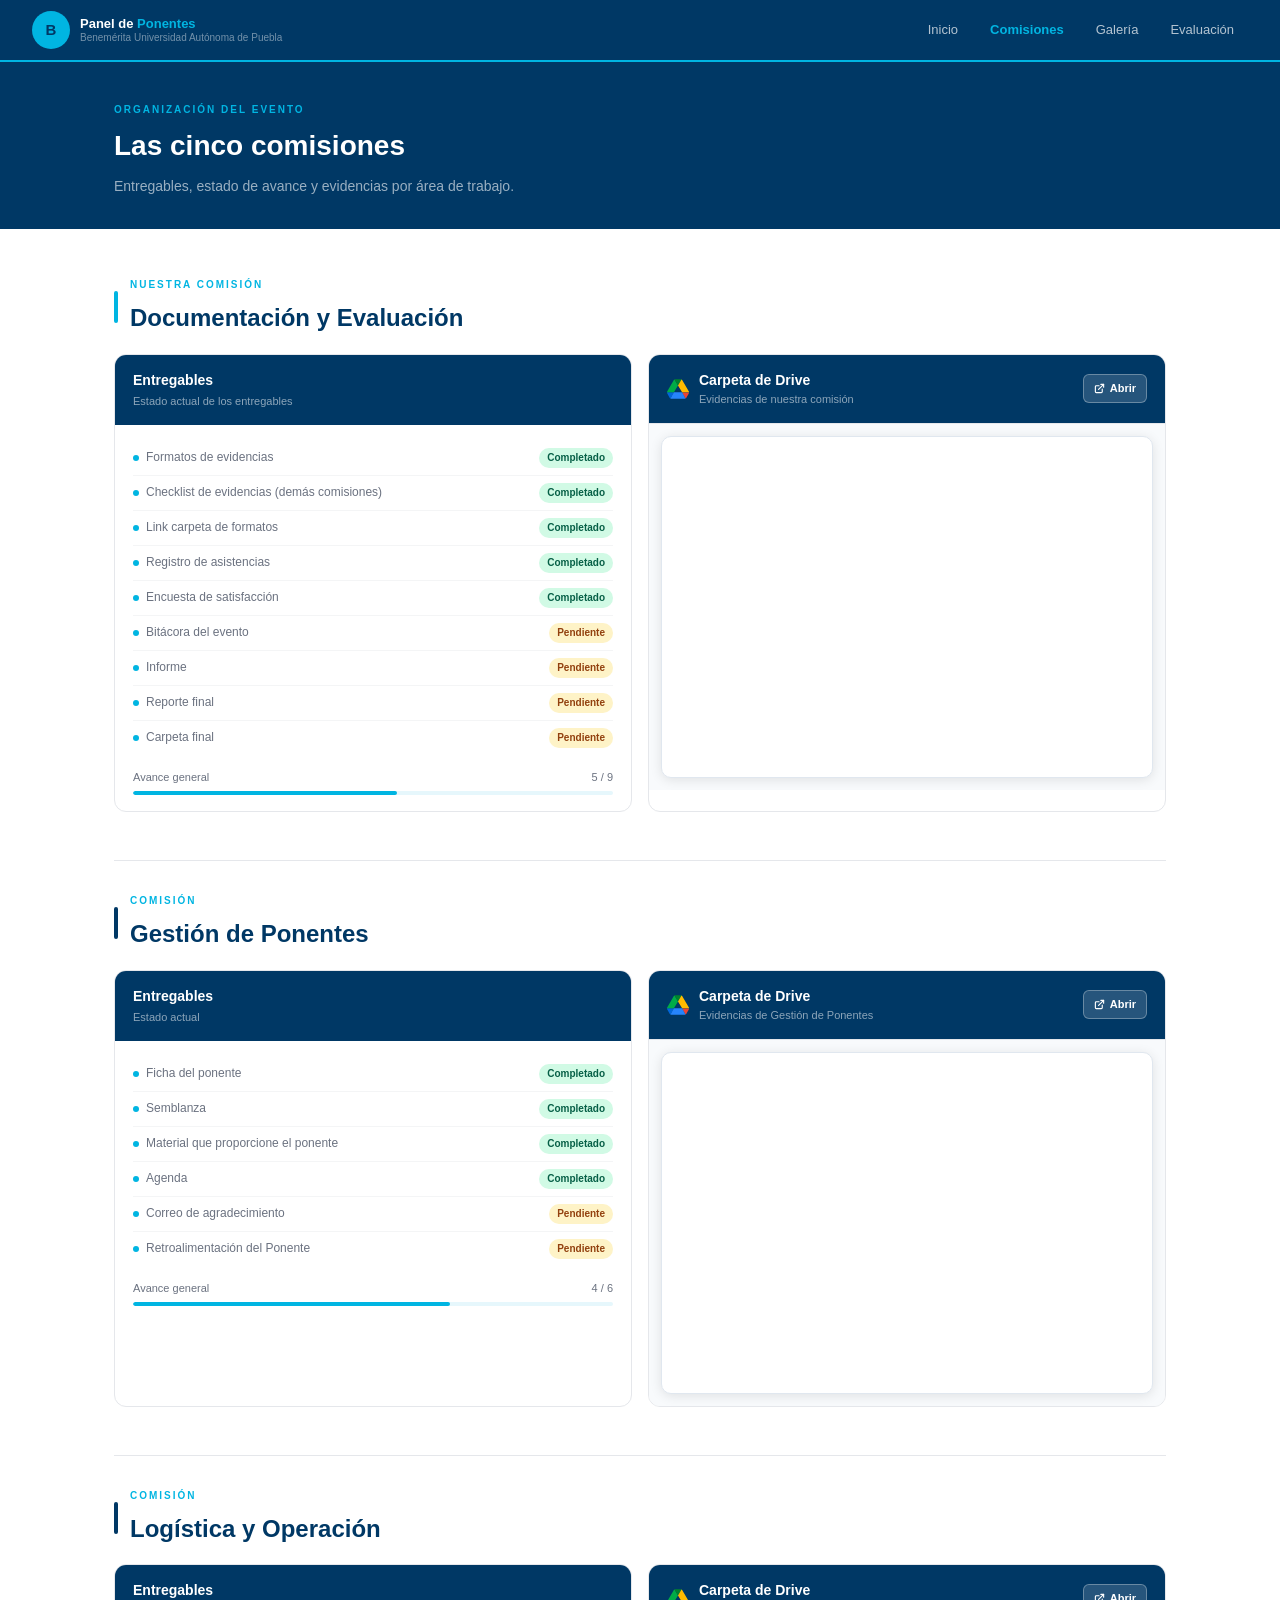
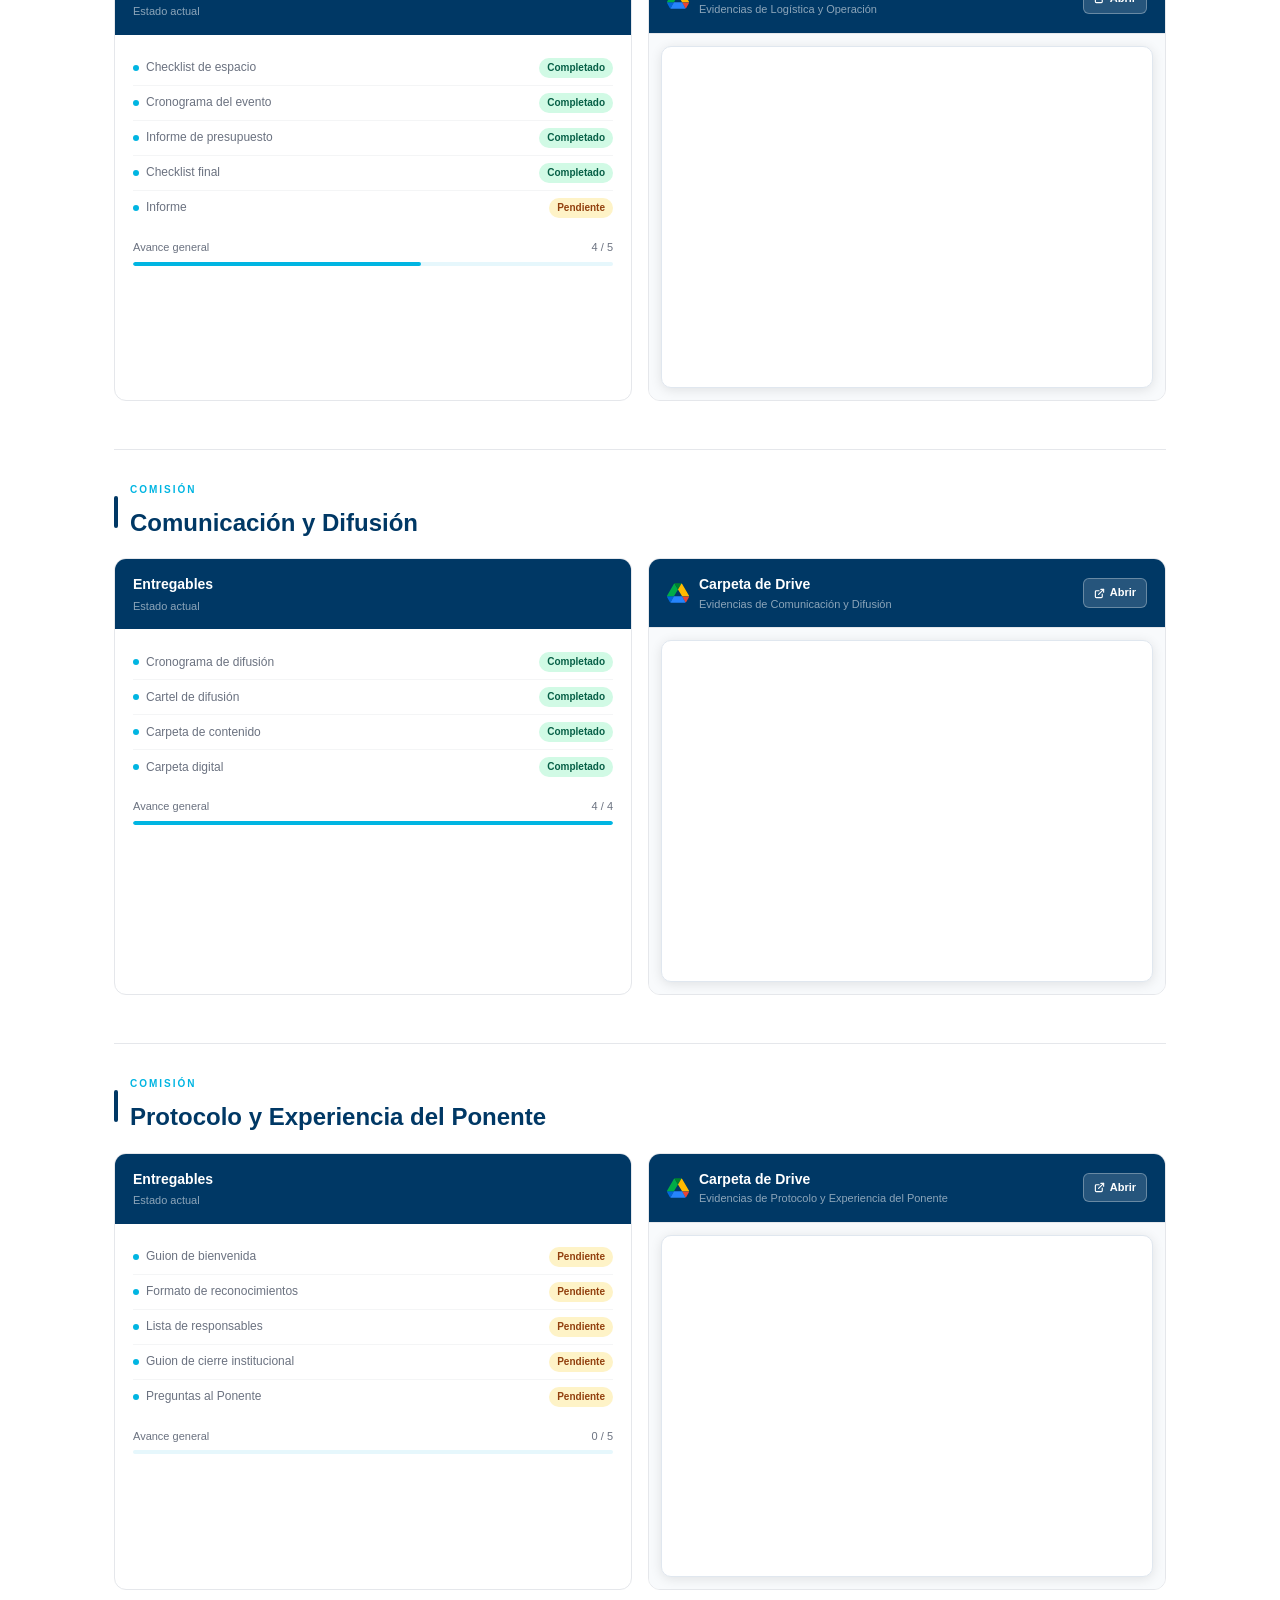
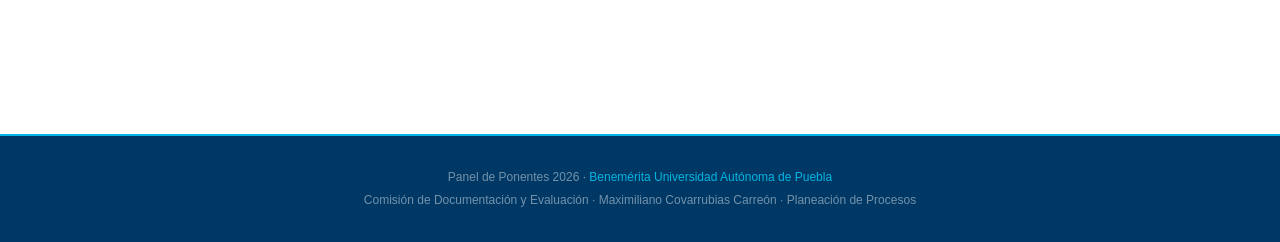
==== commit 5c03bd49: "Add files via upload" ====
--- a/comisiones.html
+++ b/comisiones.html
@@ -39,11 +39,12 @@
 
   <!-- ════════════════════════════════════════════
      INSTRUCCIÓN PARA AGREGAR IFRAMES DE DRIVE:
-     1. Abre el archivo en Google Drive
-     2. Clic en los tres puntos → "Abrir en nueva ventana"
-     3. En la barra de URL cambia "/view" por "/preview"
-     4. Copia esa URL y pégala en el atributo src="" del iframe correspondiente
-     5. Asegúrate de que el archivo tenga permiso "Cualquier persona con el enlace puede ver"
+     1. Abre la carpeta en Google Drive
+     2. Copia la URL de la carpeta compartida
+     3. Extrae el ID: la parte después de "folders/" y antes de "?"
+     4. Pégalo en el atributo src del <iframe>:
+        src="https://drive.google.com/embeddedfolderview?id=TU_ID#list"
+     5. Asegúrate de que la carpeta tenga permiso "Cualquier persona con el enlace puede ver"
      ════════════════════════════════════════════ -->
 
   <div class="section">
@@ -75,9 +76,9 @@
                 <li><span class="entregable-name"><span class="dot"></span>Link carpeta de formatos</span><span
                     class="badge badge-done">Completado</span></li>
                 <li><span class="entregable-name"><span class="dot"></span>Registro de asistencias</span><span
-                    class="badge badge-pending">Pendiente</span></li>
+                    class="badge badge-done">Completado</span></li>
                 <li><span class="entregable-name"><span class="dot"></span>Encuesta de satisfacción</span><span
-                    class="badge badge-pending">Pendiente</span></li>
+                    class="badge badge-done">Completado</span></li>
                 <li><span class="entregable-name"><span class="dot"></span>Bitácora del evento</span><span
                     class="badge badge-pending">Pendiente</span></li>
                 <li><span class="entregable-name"><span class="dot"></span>Informe</span><span
@@ -89,9 +90,9 @@
               </ul>
               <div class="progress-wrap">
                 <!-- EDITAR: cambia el width del fill y los textos según avance -->
-                <div class="progress-label"><span>Avance general</span><span>3 / 9</span></div>
+                <div class="progress-label"><span>Avance general</span><span>5 / 9</span></div>
                 <div class="progress-bg">
-                  <div class="progress-fill" style="width:30%"></div>
+                  <div class="progress-fill" style="width:55%"></div>
                 </div>
               </div>
             </div>
@@ -119,6 +120,17 @@
                   <h3 style="margin:0;">Carpeta de Drive</h3>
                   <p style="margin:0;">Evidencias de nuestra comisión</p>
                 </div>
+                <a href="https://drive.google.com/drive/folders/1Kl2eJYsDcxxM7Bhn2IvSBJOhN0yF3Wne"
+                  target="_blank" rel="noopener"
+                  style="margin-left:auto; display:inline-flex; align-items:center; gap:5px; font-size:11px; font-weight:600; color:white; background:rgba(255,255,255,0.15); border:1px solid rgba(255,255,255,0.3); border-radius:6px; padding:5px 10px; text-decoration:none; flex-shrink:0; transition:background 0.15s;"
+                  onmouseover="this.style.background='rgba(255,255,255,0.28)'" onmouseout="this.style.background='rgba(255,255,255,0.15)'">
+                  <svg width="11" height="11" viewBox="0 0 24 24" fill="none" stroke="currentColor" stroke-width="2.5" stroke-linecap="round" stroke-linejoin="round">
+                    <path d="M18 13v6a2 2 0 0 1-2 2H5a2 2 0 0 1-2-2V8a2 2 0 0 1 2-2h6"/>
+                    <polyline points="15 3 21 3 21 9"/>
+                    <line x1="10" y1="14" x2="21" y2="3"/>
+                  </svg>
+                  Abrir
+                </a>
               </div>
               <!-- Vista previa incrustada de la carpeta de Google Drive -->
               <div style="
@@ -138,7 +150,8 @@
                   border:1px solid #e0e7ef;
                   background:#fff;
                 ">
-                  <iframe src="https://drive.google.com/embeddedfolderview?id=1Kl2eJYsDcxxM7Bhn2IvSBJOhN0yF3Wne#grid"
+                  <!-- IFRAME DE DRIVE ↓ Reemplaza el ID en src para cambiar la carpeta -->
+                  <iframe src="https://drive.google.com/embeddedfolderview?id=1Kl2eJYsDcxxM7Bhn2IvSBJOhN0yF3Wne#list"
                     style="width:100%; height:340px; border:none; display:block;"
                     title="Carpeta de Drive – Evidencias de la comisión" loading="lazy" allowfullscreen>
                   </iframe>
@@ -148,245 +161,432 @@
           </div>
         </div>
       </div>
-    </div>
-
-    <hr style="border:none; border-top:0.5px solid #E5E7EB; margin:2rem 0;">
-
-    <!-- ══ 2. GESTIÓN DE PONENTES ══ -->
-    <div id="gestion" style="margin-bottom:3rem;">
-      <div style="display:flex; align-items:center; gap:12px; margin-bottom:1rem;">
-        <div style="width:4px; height:32px; background:#003865; border-radius:2px;"></div>
-        <div>
-          <div class="section-tag">Comisión</div>
-          <h2 class="section-title" style="margin-bottom:0;">Gestión de Ponentes</h2>
+
+      <hr style="border:none; border-top:0.5px solid #E5E7EB; margin:2rem 0;">
+
+      <!-- ══ 2. GESTIÓN DE PONENTES ══ -->
+      <div id="gestion" style="margin-bottom:3rem;">
+        <div style="display:flex; align-items:center; gap:12px; margin-bottom:1rem;">
+          <div style="width:4px; height:32px; background:#003865; border-radius:2px;"></div>
+          <div>
+            <div class="section-tag">Comisión</div>
+            <h2 class="section-title" style="margin-bottom:0;">Gestión de Ponentes</h2>
+          </div>
+        </div>
+
+        <div class="grid-2">
+          <div class="card">
+            <div class="card-header">
+              <h3>Entregables</h3>
+              <p>Estado actual</p>
+            </div>
+            <div class="card-body">
+              <ul class="entregable-list">
+                <!-- EDITAR: cambia badge-pending por badge-done cuando se entregue -->
+                <li><span class="entregable-name"><span class="dot"></span>Ficha del ponente</span><span
+                    class="badge badge-done">Completado</span></li>
+                <li><span class="entregable-name"><span class="dot"></span>Semblanza</span><span
+                    class="badge badge-done">Completado</span></li>
+                <li><span class="entregable-name"><span class="dot"></span>Material que proporcione el
+                    ponente</span><span class="badge badge-done">Completado</span></li>
+                <li><span class="entregable-name"><span class="dot"></span>Agenda</span><span
+                    class="badge badge-done">Completado</span></li>
+                <li><span class="entregable-name"><span class="dot"></span>Correo de agradecimiento</span><span
+                    class="badge badge-pending">Pendiente</span></li>
+                <li><span class="entregable-name"><span class="dot"></span>Retroalimentación del Ponente</span><span
+                    class="badge badge-pending">Pendiente</span></li>
+              </ul>
+              <div class="progress-wrap">
+                <!-- EDITAR: cambia el width del fill y los textos según avance -->
+                <div class="progress-label"><span>Avance general</span><span>4 / 6</span></div>
+                <div class="progress-bg">
+                  <div class="progress-fill" style="width:66%"></div>
+                </div>
+              </div>
+            </div>
+          </div>
+
+          <div style="display:flex; flex-direction:column;">
+            <div class="card" style="flex:1; overflow:hidden;">
+              <div class="card-header" style="display:flex; align-items:center; gap:10px;">
+                <!-- Ícono carpeta Drive -->
+                <svg width="22" height="22" viewBox="0 0 87.3 78" fill="none" xmlns="http://www.w3.org/2000/svg"
+                  style="flex-shrink:0;">
+                  <path d="M6.6 66.85l3.85 6.65c.8 1.4 1.95 2.5 3.3 3.3L27.5 52H0c0 1.55.4 3.1 1.2 4.5z"
+                    fill="#0066DA" />
+                  <path d="M43.65 25L29.9 1.2C28.55 2 27.4 3.1 26.6 4.5L1.2 47.5C.4 48.9 0 50.45 0 52h27.5z"
+                    fill="#00AC47" />
+                  <path
+                    d="M73.55 76.8c1.35-.8 2.5-1.9 3.3-3.3l1.6-2.75 7.65-13.25c.8-1.4 1.2-2.95 1.2-4.5H60l5.55 10.5z"
+                    fill="#EA4335" />
+                  <path d="M43.65 25L57.4 1.2C56.05.4 54.5 0 52.9 0H34.4c-1.6 0-3.15.45-4.5 1.2z" fill="#00832D" />
+                  <path d="M60 52H27.5L13.75 76.8c1.35.8 2.9 1.2 4.5 1.2h50.5c1.6 0 3.15-.4 4.5-1.2z" fill="#2684FC" />
+                  <path d="M73.4 26.5l-12.7-22c-.8-1.4-1.95-2.5-3.3-3.3L43.65 25 60 52h27.45c0-1.55-.4-3.1-1.2-4.5z"
+                    fill="#FFBA00" />
+                </svg>
+                <div>
+                  <h3 style="margin:0;">Carpeta de Drive</h3>
+                  <p style="margin:0;">Evidencias de Gestión de Ponentes</p>
+                </div>
+                <a href="https://drive.google.com/drive/folders/16Jdl7M1rx_sAog-WTN5UUUcxsuA6j18m"
+                  target="_blank" rel="noopener"
+                  style="margin-left:auto; display:inline-flex; align-items:center; gap:5px; font-size:11px; font-weight:600; color:white; background:rgba(255,255,255,0.15); border:1px solid rgba(255,255,255,0.3); border-radius:6px; padding:5px 10px; text-decoration:none; flex-shrink:0; transition:background 0.15s;"
+                  onmouseover="this.style.background='rgba(255,255,255,0.28)'" onmouseout="this.style.background='rgba(255,255,255,0.15)'">
+                  <svg width="11" height="11" viewBox="0 0 24 24" fill="none" stroke="currentColor" stroke-width="2.5" stroke-linecap="round" stroke-linejoin="round">
+                    <path d="M18 13v6a2 2 0 0 1-2 2H5a2 2 0 0 1-2-2V8a2 2 0 0 1 2-2h6"/>
+                    <polyline points="15 3 21 3 21 9"/>
+                    <line x1="10" y1="14" x2="21" y2="3"/>
+                  </svg>
+                  Abrir
+                </a>
+              </div>
+              <!-- Vista previa incrustada de la carpeta de Google Drive -->
+              <div style="
+                display:flex;
+                justify-content:center;
+                align-items:flex-start;
+                padding:12px;
+                background:#f8fafc;
+                border-top:1px solid #e5e7eb;
+              ">
+                <div style="
+                  width:100%;
+                  max-width:560px;
+                  border-radius:10px;
+                  overflow:hidden;
+                  box-shadow:0 2px 12px rgba(0,0,0,0.10);
+                  border:1px solid #e0e7ef;
+                  background:#fff;
+                ">
+                  <!-- IFRAME DE DRIVE ↓ Reemplaza el ID en src para cambiar la carpeta -->
+                  <iframe src="https://drive.google.com/embeddedfolderview?id=16Jdl7M1rx_sAog-WTN5UUUcxsuA6j18m#list"
+                    style="width:100%; height:340px; border:none; display:block;"
+                    title="Carpeta de Drive – Evidencias de Gestión de Ponentes" loading="lazy" allowfullscreen>
+                  </iframe>
+                </div>
+              </div>
+            </div>
+          </div>
         </div>
       </div>
 
-      <div class="grid-2">
-        <div class="card">
-          <div class="card-header">
-            <h3>Entregables</h3>
-            <p>Estado actual</p>
-          </div>
-          <div class="card-body">
-            <ul class="entregable-list">
-              <li><span class="entregable-name"><span class="dot"></span>Ficha del ponente</span><span
-                  class="badge badge-done">Completado</span></li>
-              <li><span class="entregable-name"><span class="dot"></span>Semblanza
-                </span><span class="badge badge-pending">Pendiente</span></li>
-              <li><span class="entregable-name"><span class="dot"></span>Material que proporcione el
-                  ponente</span><span class="badge badge-pending">Pendiente</span></li>
-              <li><span class="entregable-name"><span class="dot"></span>Agenda</span><span
-                  class="badge badge-pending">Pendiente</span></li>
-              <li><span class="entregable-name"><span class="dot"></span>Correo de agradecimiento</span><span
-                  class="badge badge-pending">Pendiente</span></li>
-              <li><span class="entregable-name"><span class="dot"></span>Retroalimentación del Ponente</span><span
-                  class="badge badge-pending">Pendiente</span></li>
-            </ul>
-            <div class="progress-wrap">
-              <div class="progress-label"><span>Avance general</span><span>2 / 6</span></div>
-              <div class="progress-bg">
-                <div class="progress-fill" style="width:33%"></div>
-              </div>
-            </div>
-          </div>
-        </div>
-        <div class="card">
-          <div class="card-header">
-            <h3>Evidencias</h3>
-            <p>Archivos entregados a esta comisión</p>
-          </div>
-          <div class="card-body" style="padding:0;">
-            <div class="embed-wrap">
-              <div class="embed-placeholder">
-                <svg width="32" height="32" viewBox="0 0 24 24" fill="none" stroke="currentColor" stroke-width="1.5">
-                  <path d="M22 19a2 2 0 0 1-2 2H4a2 2 0 0 1-2-2V5a2 2 0 0 1 2-2h5l2 3h9a2 2 0 0 1 2 2z" />
+      <hr style="border:none; border-top:0.5px solid #E5E7EB; margin:2rem 0;">
+
+      <!-- ══ 3. LOGÍSTICA Y OPERACIÓN ══ -->
+      <div id="logistica" style="margin-bottom:3rem;">
+        <div style="display:flex; align-items:center; gap:12px; margin-bottom:1rem;">
+          <div style="width:4px; height:32px; background:#003865; border-radius:2px;"></div>
+          <div>
+            <div class="section-tag">Comisión</div>
+            <h2 class="section-title" style="margin-bottom:0;">Logística y Operación</h2>
+          </div>
+        </div>
+
+        <div class="grid-2">
+          <div class="card">
+            <div class="card-header">
+              <h3>Entregables</h3>
+              <p>Estado actual</p>
+            </div>
+            <div class="card-body">
+              <ul class="entregable-list">
+                <!-- EDITAR: cambia badge-pending por badge-done cuando se entregue -->
+                <li><span class="entregable-name"><span class="dot"></span>Checklist de espacio</span><span
+                    class="badge badge-done">Completado</span></li>
+                <li><span class="entregable-name"><span class="dot"></span>Cronograma del evento</span><span
+                    class="badge badge-done">Completado</span></li>
+                <li><span class="entregable-name"><span class="dot"></span>Informe de presupuesto</span><span
+                    class="badge badge-done">Completado</span></li>
+                <li><span class="entregable-name"><span class="dot"></span>Checklist final</span><span
+                    class="badge badge-done">Completado</span></li>
+                <li><span class="entregable-name"><span class="dot"></span>Informe</span><span
+                    class="badge badge-pending">Pendiente </span></li>
+              </ul>
+              <div class="progress-wrap">
+                <!-- EDITAR: cambia el width del fill y los textos según avance -->
+                <div class="progress-label"><span>Avance general</span><span>4 / 5</span></div>
+                <div class="progress-bg">
+                  <div class="progress-fill" style="width:  60%"></div>
+                </div>
+              </div>
+            </div>
+          </div>
+
+          <div style="display:flex; flex-direction:column;">
+            <div class="card" style="flex:1; overflow:hidden;">
+              <div class="card-header" style="display:flex; align-items:center; gap:10px;">
+                <!-- Ícono carpeta Drive -->
+                <svg width="22" height="22" viewBox="0 0 87.3 78" fill="none" xmlns="http://www.w3.org/2000/svg"
+                  style="flex-shrink:0;">
+                  <path d="M6.6 66.85l3.85 6.65c.8 1.4 1.95 2.5 3.3 3.3L27.5 52H0c0 1.55.4 3.1 1.2 4.5z"
+                    fill="#0066DA" />
+                  <path d="M43.65 25L29.9 1.2C28.55 2 27.4 3.1 26.6 4.5L1.2 47.5C.4 48.9 0 50.45 0 52h27.5z"
+                    fill="#00AC47" />
+                  <path
+                    d="M73.55 76.8c1.35-.8 2.5-1.9 3.3-3.3l1.6-2.75 7.65-13.25c.8-1.4 1.2-2.95 1.2-4.5H60l5.55 10.5z"
+                    fill="#EA4335" />
+                  <path d="M43.65 25L57.4 1.2C56.05.4 54.5 0 52.9 0H34.4c-1.6 0-3.15.45-4.5 1.2z" fill="#00832D" />
+                  <path d="M60 52H27.5L13.75 76.8c1.35.8 2.9 1.2 4.5 1.2h50.5c1.6 0 3.15-.4 4.5-1.2z" fill="#2684FC" />
+                  <path d="M73.4 26.5l-12.7-22c-.8-1.4-1.95-2.5-3.3-3.3L43.65 25 60 52h27.45c0-1.55-.4-3.1-1.2-4.5z"
+                    fill="#FFBA00" />
                 </svg>
-                <strong>Carpeta de Google Drive</strong>
-                <p>Pega aquí el src de la carpeta</p>
+                <div>
+                  <h3 style="margin:0;">Carpeta de Drive</h3>
+                  <p style="margin:0;">Evidencias de Logística y Operación</p>
+                </div>
+                <a href="https://drive.google.com/drive/folders/1Io2FRyhkPbIIPcPgfifTTM-JPm_JJk4r"
+                  target="_blank" rel="noopener"
+                  style="margin-left:auto; display:inline-flex; align-items:center; gap:5px; font-size:11px; font-weight:600; color:white; background:rgba(255,255,255,0.15); border:1px solid rgba(255,255,255,0.3); border-radius:6px; padding:5px 10px; text-decoration:none; flex-shrink:0; transition:background 0.15s;"
+                  onmouseover="this.style.background='rgba(255,255,255,0.28)'" onmouseout="this.style.background='rgba(255,255,255,0.15)'">
+                  <svg width="11" height="11" viewBox="0 0 24 24" fill="none" stroke="currentColor" stroke-width="2.5" stroke-linecap="round" stroke-linejoin="round">
+                    <path d="M18 13v6a2 2 0 0 1-2 2H5a2 2 0 0 1-2-2V8a2 2 0 0 1 2-2h6"/>
+                    <polyline points="15 3 21 3 21 9"/>
+                    <line x1="10" y1="14" x2="21" y2="3"/>
+                  </svg>
+                  Abrir
+                </a>
+              </div>
+              <!-- Vista previa incrustada de la carpeta de Google Drive -->
+              <div style="
+                display:flex;
+                justify-content:center;
+                align-items:flex-start;
+                padding:12px;
+                background:#f8fafc;
+                border-top:1px solid #e5e7eb;
+              ">
+                <div style="
+                  width:100%;
+                  max-width:560px;
+                  border-radius:10px;
+                  overflow:hidden;
+                  box-shadow:0 2px 12px rgba(0,0,0,0.10);
+                  border:1px solid #e0e7ef;
+                  background:#fff;
+                ">
+                  <!-- IFRAME DE DRIVE ↓ Reemplaza el ID en src para cambiar la carpeta -->
+                  <iframe src="https://drive.google.com/embeddedfolderview?id=1Io2FRyhkPbIIPcPgfifTTM-JPm_JJk4r#list"
+                    style="width:100%; height:340px; border:none; display:block;"
+                    title="Carpeta de Drive – Evidencias de Logística y Operación" loading="lazy" allowfullscreen>
+                  </iframe>
+                </div>
               </div>
             </div>
           </div>
         </div>
       </div>
-    </div>
-
-    <hr style="border:none; border-top:0.5px solid #E5E7EB; margin:2rem 0;">
-
-    <!-- ══ 3. LOGÍSTICA Y OPERACIÓN ══ -->
-    <div id="logistica" style="margin-bottom:3rem;">
-      <div style="display:flex; align-items:center; gap:12px; margin-bottom:1rem;">
-        <div style="width:4px; height:32px; background:#003865; border-radius:2px;"></div>
-        <div>
-          <div class="section-tag">Comisión</div>
-          <h2 class="section-title" style="margin-bottom:0;">Logística y Operación</h2>
+
+      <hr style="border:none; border-top:0.5px solid #E5E7EB; margin:2rem 0;">
+
+      <!-- ══ 4. COMUNICACIÓN Y DIFUSIÓN ══ -->
+      <div id="comunicacion" style="margin-bottom:3rem;">
+        <div style="display:flex; align-items:center; gap:12px; margin-bottom:1rem;">
+          <div style="width:4px; height:32px; background:#003865; border-radius:2px;"></div>
+          <div>
+            <div class="section-tag">Comisión</div>
+            <h2 class="section-title" style="margin-bottom:0;">Comunicación y Difusión</h2>
+          </div>
+        </div>
+
+        <div class="grid-2">
+          <div class="card">
+            <div class="card-header">
+              <h3>Entregables</h3>
+              <p>Estado actual</p>
+            </div>
+            <div class="card-body">
+              <ul class="entregable-list">
+                <!-- EDITAR: cambia badge-pending por badge-done cuando se entregue -->
+                <li><span class="entregable-name"><span class="dot"></span>Cronograma de difusión</span><span
+                    class="badge badge-done">Completado</span></li>
+                <li><span class="entregable-name"><span class="dot"></span>Cartel de difusión</span><span
+                    class="badge badge-done">Completado</span></li>
+                <li><span class="entregable-name"><span class="dot"></span>Carpeta de contenido</span><span
+                    class="badge badge-done">Completado</span></li>
+                <li><span class="entregable-name"><span class="dot"></span>Carpeta digital</span><span
+                    class="badge badge-done">Completado</span></li>
+              </ul>
+              <div class="progress-wrap">
+                <!-- EDITAR: cambia el width del fill y los textos según avance -->
+                <div class="progress-label"><span>Avance general</span><span>4 / 4</span></div>
+                <div class="progress-bg">
+                  <div class="progress-fill" style="width:100%"></div>
+                </div>
+              </div>
+            </div>
+          </div>
+
+          <div style="display:flex; flex-direction:column;">
+            <div class="card" style="flex:1; overflow:hidden;">
+              <div class="card-header" style="display:flex; align-items:center; gap:10px;">
+                <!-- Ícono carpeta Drive -->
+                <svg width="22" height="22" viewBox="0 0 87.3 78" fill="none" xmlns="http://www.w3.org/2000/svg"
+                  style="flex-shrink:0;">
+                  <path d="M6.6 66.85l3.85 6.65c.8 1.4 1.95 2.5 3.3 3.3L27.5 52H0c0 1.55.4 3.1 1.2 4.5z"
+                    fill="#0066DA" />
+                  <path d="M43.65 25L29.9 1.2C28.55 2 27.4 3.1 26.6 4.5L1.2 47.5C.4 48.9 0 50.45 0 52h27.5z"
+                    fill="#00AC47" />
+                  <path
+                    d="M73.55 76.8c1.35-.8 2.5-1.9 3.3-3.3l1.6-2.75 7.65-13.25c.8-1.4 1.2-2.95 1.2-4.5H60l5.55 10.5z"
+                    fill="#EA4335" />
+                  <path d="M43.65 25L57.4 1.2C56.05.4 54.5 0 52.9 0H34.4c-1.6 0-3.15.45-4.5 1.2z" fill="#00832D" />
+                  <path d="M60 52H27.5L13.75 76.8c1.35.8 2.9 1.2 4.5 1.2h50.5c1.6 0 3.15-.4 4.5-1.2z" fill="#2684FC" />
+                  <path d="M73.4 26.5l-12.7-22c-.8-1.4-1.95-2.5-3.3-3.3L43.65 25 60 52h27.45c0-1.55-.4-3.1-1.2-4.5z"
+                    fill="#FFBA00" />
+                </svg>
+                <div>
+                  <h3 style="margin:0;">Carpeta de Drive</h3>
+                  <p style="margin:0;">Evidencias de Comunicación y Difusión</p>
+                </div>
+                <a href="https://drive.google.com/drive/folders/1xnuBMt5d30oR5KJz2Fd0ohJHjAtZaMb1"
+                  target="_blank" rel="noopener"
+                  style="margin-left:auto; display:inline-flex; align-items:center; gap:5px; font-size:11px; font-weight:600; color:white; background:rgba(255,255,255,0.15); border:1px solid rgba(255,255,255,0.3); border-radius:6px; padding:5px 10px; text-decoration:none; flex-shrink:0; transition:background 0.15s;"
+                  onmouseover="this.style.background='rgba(255,255,255,0.28)'" onmouseout="this.style.background='rgba(255,255,255,0.15)'">
+                  <svg width="11" height="11" viewBox="0 0 24 24" fill="none" stroke="currentColor" stroke-width="2.5" stroke-linecap="round" stroke-linejoin="round">
+                    <path d="M18 13v6a2 2 0 0 1-2 2H5a2 2 0 0 1-2-2V8a2 2 0 0 1 2-2h6"/>
+                    <polyline points="15 3 21 3 21 9"/>
+                    <line x1="10" y1="14" x2="21" y2="3"/>
+                  </svg>
+                  Abrir
+                </a>
+              </div>
+              <!-- Vista previa incrustada de la carpeta de Google Drive -->
+              <div style="
+                display:flex;
+                justify-content:center;
+                align-items:flex-start;
+                padding:12px;
+                background:#f8fafc;
+                border-top:1px solid #e5e7eb;
+              ">
+                <div style="
+                  width:100%;
+                  max-width:560px;
+                  border-radius:10px;
+                  overflow:hidden;
+                  box-shadow:0 2px 12px rgba(0,0,0,0.10);
+                  border:1px solid #e0e7ef;
+                  background:#fff;
+                ">
+                  <!-- IFRAME DE DRIVE ↓ Reemplaza el ID en src para cambiar la carpeta -->
+                  <iframe src="https://drive.google.com/embeddedfolderview?id=1xnuBMt5d30oR5KJz2Fd0ohJHjAtZaMb1#list"
+                    style="width:100%; height:340px; border:none; display:block;"
+                    title="Carpeta de Drive – Evidencias de Comunicación y Difusión" loading="lazy" allowfullscreen>
+                  </iframe>
+                </div>
+              </div>
+            </div>
+          </div>
         </div>
       </div>
 
-      <div class="grid-2">
-        <div class="card">
-          <div class="card-header">
-            <h3>Entregables</h3>
-            <p>Estado actual</p>
-          </div>
-          <div class="card-body">
-            <ul class="entregable-list">
-              <li><span class="entregable-name"><span class="dot"></span>Checklist de espacio</span><span
-                  class="badge badge-done">Completado</span></li>
-              <li><span class="entregable-name"><span class="dot"></span>Cronograma del evento</span><span
-                  class="badge badge-done">Completado</span></li>
-              <li><span class="entregable-name"><span class="dot"></span>Informe de presupuesto</span><span
-                  class="badge badge-done">Completado</span></li>
-              <li><span class="entregable-name"><span class="dot"></span>Checklist final</span><span
-                  class="badge badge-pending">Pendiente</span></li>
-              <li><span class="entregable-name"><span class="dot"></span>Informe</span><span
-                  class="badge badge-pending">Pendiente</span></li>
-            </ul>
-            <div class="progress-wrap">
-              <div class="progress-label"><span>Avance general</span><span>3 / 5</span></div>
-              <div class="progress-bg">
-                <div class="progress-fill" style="width:60%"></div>
-              </div>
-            </div>
-          </div>
-        </div>
-        <div class="card">
-          <div class="card-header">
-            <h3>Evidencias</h3>
-            <p>Archivos entregados a esta comisión</p>
-          </div>
-          <div class="card-body" style="padding:0;">
-            <div class="embed-wrap">
-              <div class="embed-placeholder">
-                <svg width="32" height="32" viewBox="0 0 24 24" fill="none" stroke="currentColor" stroke-width="1.5">
-                  <path d="M22 19a2 2 0 0 1-2 2H4a2 2 0 0 1-2-2V5a2 2 0 0 1 2-2h5l2 3h9a2 2 0 0 1 2 2z" />
+      <hr style="border:none; border-top:0.5px solid #E5E7EB; margin:2rem 0;">
+
+      <!-- ══ 5. PROTOCOLO Y EXPERIENCIA DEL PONENTE ══ -->
+      <div id="protocolo" style="margin-bottom:2rem;">
+        <div style="display:flex; align-items:center; gap:12px; margin-bottom:1rem;">
+          <div style="width:4px; height:32px; background:#003865; border-radius:2px;"></div>
+          <div>
+            <div class="section-tag">Comisión</div>
+            <h2 class="section-title" style="margin-bottom:0;">Protocolo y Experiencia del Ponente</h2>
+          </div>
+        </div>
+
+        <div class="grid-2">
+          <div class="card">
+            <div class="card-header">
+              <h3>Entregables</h3>
+              <p>Estado actual</p>
+            </div>
+            <div class="card-body">
+              <ul class="entregable-list">
+                <!-- EDITAR: cambia badge-pending por badge-done cuando se entregue -->
+                <li><span class="entregable-name"><span class="dot"></span>Guion de bienvenida</span><span
+                    class="badge badge-pending">Pendiente</span></li>
+                <li><span class="entregable-name"><span class="dot"></span>Formato de reconocimientos</span><span
+                    class="badge badge-pending">Pendiente</span></li>
+                <li><span class="entregable-name"><span class="dot"></span>Lista de responsables</span><span
+                    class="badge badge-pending">Pendiente</span></li>
+                <li><span class="entregable-name"><span class="dot"></span>Guion de cierre institucional</span><span
+                    class="badge badge-pending">Pendiente</span></li>
+                <li><span class="entregable-name"><span class="dot"></span>Preguntas al Ponente</span><span
+                    class="badge badge-pending">Pendiente</span></li>
+              </ul>
+              <div class="progress-wrap">
+                <!-- EDITAR: cambia el width del fill y los textos según avance -->
+                <div class="progress-label"><span>Avance general</span><span>0 / 5</span></div>
+                <div class="progress-bg">
+                  <div class="progress-fill" style="width:0%"></div>
+                </div>
+              </div>
+            </div>
+          </div>
+
+          <div style="display:flex; flex-direction:column;">
+            <div class="card" style="flex:1; overflow:hidden;">
+              <div class="card-header" style="display:flex; align-items:center; gap:10px;">
+                <!-- Ícono carpeta Drive -->
+                <svg width="22" height="22" viewBox="0 0 87.3 78" fill="none" xmlns="http://www.w3.org/2000/svg"
+                  style="flex-shrink:0;">
+                  <path d="M6.6 66.85l3.85 6.65c.8 1.4 1.95 2.5 3.3 3.3L27.5 52H0c0 1.55.4 3.1 1.2 4.5z"
+                    fill="#0066DA" />
+                  <path d="M43.65 25L29.9 1.2C28.55 2 27.4 3.1 26.6 4.5L1.2 47.5C.4 48.9 0 50.45 0 52h27.5z"
+                    fill="#00AC47" />
+                  <path
+                    d="M73.55 76.8c1.35-.8 2.5-1.9 3.3-3.3l1.6-2.75 7.65-13.25c.8-1.4 1.2-2.95 1.2-4.5H60l5.55 10.5z"
+                    fill="#EA4335" />
+                  <path d="M43.65 25L57.4 1.2C56.05.4 54.5 0 52.9 0H34.4c-1.6 0-3.15.45-4.5 1.2z" fill="#00832D" />
+                  <path d="M60 52H27.5L13.75 76.8c1.35.8 2.9 1.2 4.5 1.2h50.5c1.6 0 3.15-.4 4.5-1.2z" fill="#2684FC" />
+                  <path d="M73.4 26.5l-12.7-22c-.8-1.4-1.95-2.5-3.3-3.3L43.65 25 60 52h27.45c0-1.55-.4-3.1-1.2-4.5z"
+                    fill="#FFBA00" />
                 </svg>
-                <strong>Carpeta de Google Drive</strong>
-                <p>Pega aquí el src de la carpeta</p>
+                <div>
+                  <h3 style="margin:0;">Carpeta de Drive</h3>
+                  <p style="margin:0;">Evidencias de Protocolo y Experiencia del Ponente</p>
+                </div>
+                <a href="https://drive.google.com/drive/folders/1XnQTpYWsjYA5tAugHyHEM6-_9QQe2ELa"
+                  target="_blank" rel="noopener"
+                  style="margin-left:auto; display:inline-flex; align-items:center; gap:5px; font-size:11px; font-weight:600; color:white; background:rgba(255,255,255,0.15); border:1px solid rgba(255,255,255,0.3); border-radius:6px; padding:5px 10px; text-decoration:none; flex-shrink:0; transition:background 0.15s;"
+                  onmouseover="this.style.background='rgba(255,255,255,0.28)'" onmouseout="this.style.background='rgba(255,255,255,0.15)'">
+                  <svg width="11" height="11" viewBox="0 0 24 24" fill="none" stroke="currentColor" stroke-width="2.5" stroke-linecap="round" stroke-linejoin="round">
+                    <path d="M18 13v6a2 2 0 0 1-2 2H5a2 2 0 0 1-2-2V8a2 2 0 0 1 2-2h6"/>
+                    <polyline points="15 3 21 3 21 9"/>
+                    <line x1="10" y1="14" x2="21" y2="3"/>
+                  </svg>
+                  Abrir
+                </a>
+              </div>
+              <!-- Vista previa incrustada de la carpeta de Google Drive -->
+              <div style="
+                display:flex;
+                justify-content:center;
+                align-items:flex-start;
+                padding:12px;
+                background:#f8fafc;
+                border-top:1px solid #e5e7eb;
+              ">
+                <div style="
+                  width:100%;
+                  max-width:560px;
+                  border-radius:10px;
+                  overflow:hidden;
+                  box-shadow:0 2px 12px rgba(0,0,0,0.10);
+                  border:1px solid #e0e7ef;
+                  background:#fff;
+                ">
+                  <!-- IFRAME DE DRIVE ↓ Reemplaza el ID en src para cambiar la carpeta -->
+                  <iframe src="https://drive.google.com/embeddedfolderview?id=1XnQTpYWsjYA5tAugHyHEM6-_9QQe2ELa#list"
+                    style="width:100%; height:340px; border:none; display:block;"
+                    title="Carpeta de Drive – Evidencias de Protocolo y Experiencia" loading="lazy" allowfullscreen>
+                  </iframe>
+                </div>
               </div>
             </div>
           </div>
         </div>
       </div>
-    </div>
-
-    <hr style="border:none; border-top:0.5px solid #E5E7EB; margin:2rem 0;">
-
-    <!-- ══ 4. COMUNICACIÓN Y DIFUSIÓN ══ -->
-    <div id="comunicacion" style="margin-bottom:3rem;">
-      <div style="display:flex; align-items:center; gap:12px; margin-bottom:1rem;">
-        <div style="width:4px; height:32px; background:#003865; border-radius:2px;"></div>
-        <div>
-          <div class="section-tag">Comisión</div>
-          <h2 class="section-title" style="margin-bottom:0;">Comunicación y Difusión</h2>
-        </div>
-      </div>
-
-      <div class="grid-2">
-        <div class="card">
-          <div class="card-header">
-            <h3>Entregables</h3>
-            <p>Estado actual</p>
-          </div>
-          <div class="card-body">
-            <ul class="entregable-list">
-              <li><span class="entregable-name"><span class="dot"></span>Cronograma de difusión</span><span
-                  class="badge badge-pending">Pendiente</span></li>
-              <li><span class="entregable-name"><span class="dot"></span>Cartel de difusión</span><span
-                  class="badge badge-pending">Pendiente</span></li>
-              <li><span class="entregable-name"><span class="dot"></span>Carpeta de contenido</span><span
-                  class="badge badge-pending">Pendiente</span></li>
-              <li><span class="entregable-name"><span class="dot"></span>Carpeta digital</span><span
-                  class="badge badge-pending">Pendiente</span></li>
-            </ul>
-            <div class="progress-wrap">
-              <div class="progress-label"><span>Avance general</span><span>0 / 4</span></div>
-              <div class="progress-bg">
-                <div class="progress-fill" style="width:0%"></div>
-              </div>
-            </div>
-          </div>
-        </div>
-        <div class="card">
-          <div class="card-header">
-            <h3>Evidencias</h3>
-            <p>Archivos entregados a esta comisión</p>
-          </div>
-          <div class="card-body" style="padding:0;">
-            <div class="embed-wrap">
-              <div class="embed-placeholder">
-                <svg width="32" height="32" viewBox="0 0 24 24" fill="none" stroke="currentColor" stroke-width="1.5">
-                  <path d="M22 19a2 2 0 0 1-2 2H4a2 2 0 0 1-2-2V5a2 2 0 0 1 2-2h5l2 3h9a2 2 0 0 1 2 2z" />
-                </svg>
-                <strong>Carpeta de Google Drive</strong>
-                <p>Pega aquí el src de la carpeta</p>
-              </div>
-            </div>
-          </div>
-        </div>
-      </div>
-    </div>
-
-    <hr style="border:none; border-top:0.5px solid #E5E7EB; margin:2rem 0;">
-
-    <!-- ══ 5. PROTOCOLO Y EXPERIENCIA ══ -->
-    <div id="protocolo" style="margin-bottom:2rem;">
-      <div style="display:flex; align-items:center; gap:12px; margin-bottom:1rem;">
-        <div style="width:4px; height:32px; background:#003865; border-radius:2px;"></div>
-        <div>
-          <div class="section-tag">Comisión</div>
-          <h2 class="section-title" style="margin-bottom:0;">Protocolo y Experiencia del Ponente</h2>
-        </div>
-      </div>
-
-      <div class="grid-2">
-        <div class="card">
-          <div class="card-header">
-            <h3>Entregables</h3>
-            <p>Estado actual</p>
-          </div>
-          <div class="card-body">
-            <ul class="entregable-list">
-              <li><span class="entregable-name"><span class="dot"></span>Guion de bienvenida</span><span
-                  class="badge badge-pending">Pendiente</span></li>
-              <li><span class="entregable-name"><span class="dot"></span>Formato de reconocimientos</span><span
-                  class="badge badge-pending">Pendiente</span></li>
-              <li><span class="entregable-name"><span class="dot"></span>Lista de responsables</span><span
-                  class="badge badge-pending">Pendiente</span></li>
-              <li><span class="entregable-name"><span class="dot"></span>Guion de cierre institucional</span><span
-                  class="badge badge-pending">Pendiente</span></li>
-              <li><span class="entregable-name"><span class="dot"></span>Preguntas al Ponente</span><span
-                  class="badge badge-pending">Pendiente</span></li>
-            </ul>
-            <div class="progress-wrap">
-              <div class="progress-label"><span>Avance general</span><span>0 / 5</span></div>
-              <div class="progress-bg">
-                <div class="progress-fill" style="width:0%"></div>
-              </div>
-            </div>
-          </div>
-        </div>
-        <div class="card">
-          <div class="card-header">
-            <h3>Evidencias</h3>
-            <p>Archivos entregados a esta comisión</p>
-          </div>
-          <div class="card-body" style="padding:0;">
-            <div class="embed-wrap">
-              <div class="embed-placeholder">
-                <svg width="32" height="32" viewBox="0 0 24 24" fill="none" stroke="currentColor" stroke-width="1.5">
-                  <path d="M22 19a2 2 0 0 1-2 2H4a2 2 0 0 1-2-2V5a2 2 0 0 1 2-2h5l2 3h9a2 2 0 0 1 2 2z" />
-                </svg>
-                <strong>Carpeta de Google Drive</strong>
-                <p>Pega aquí el src de la carpeta</p>
-              </div>
-            </div>
-          </div>
-        </div>
-      </div>
-    </div>
-
-  </div><!-- /container -->
+
+    </div><!-- /container -->
   </div><!-- /section -->
 
   <footer>
--- a/style.css
+++ b/style.css
@@ -317,7 +317,8 @@
   gap: 16px;
 }
 
-.gallery-item { border: 0.5px solid var(--gray-200); border-radius: 10px; overflow: hidden; background: white; transition: border-color 0.15s; }
+/* CORRECCIÓN: overflow:hidden eliminado para que .gallery-info y sus enlaces no queden recortados */
+.gallery-item { border: 0.5px solid var(--gray-200); border-radius: 10px; overflow: visible; background: white; transition: border-color 0.15s; border-radius: 10px; }
 .gallery-item:hover { border-color: var(--cyan); }
 .gallery-item.hidden { display: none; }
 
@@ -328,35 +329,84 @@
   align-items: center;
   justify-content: center;
   position: relative;
-  overflow: hidden;
-}
-
+  overflow: hidden;        /* Mantiene el recorte visual del área de previsualización */
+  border-radius: 10px 10px 0 0; /* Compensa la pérdida de clip del padre */
+  pointer-events: none;   /* CORRECCIÓN: la capa contenedora no bloquea clics propios */
+}
+
+/* CORRECCIÓN: pointer-events:auto permite interacción real con el iframe embebido */
 .gallery-preview iframe {
   width: 100%;
   height: 100%;
   border: none;
-  pointer-events: none;
+  pointer-events: auto;   /* Habilitado: el usuario puede hacer clic e interactuar */
+  position: relative;
+  z-index: 10;
 }
 
 .gallery-preview img {
   width: 100%;
   height: 100%;
   object-fit: cover;
+  pointer-events: auto;   /* CORRECCIÓN: la imagen puede recibir clics */
+  position: relative;
+  z-index: 10;
 }
 
 .type-tag {
   position: absolute;
   top: 8px;
-  right: 8px;
+  left: 10px;           /* CAMBIO: de right:8px → left:10px (esquina superior izquierda) */
+  z-index: 20;          /* Siempre visible sobre imagen o iframe */
   font-size: 10px;
   font-weight: 700;
   padding: 2px 8px;
   border-radius: 4px;
 }
 
-.gallery-info { padding: 10px 14px 14px; }
-.gallery-info h4 { font-size: 12px; font-weight: 600; color: var(--navy); margin-bottom: 2px; white-space: nowrap; overflow: hidden; text-overflow: ellipsis; }
+/* CORRECCIÓN: position:relative + z-index garantiza que gallery-info quede siempre sobre capas superpuestas */
+.gallery-info {
+  padding: 10px 14px 14px;
+  position: relative;
+  z-index: 10;
+  pointer-events: auto;   /* El área de info recibe todos los clics del usuario */
+  background: white;      /* Fondo sólido para que tape cualquier capa inferior */
+  border-radius: 0 0 10px 10px;
+}
+/* CORRECCIÓN: eliminado overflow:hidden para que el título no se recorte */
+.gallery-info h4 { font-size: 12px; font-weight: 600; color: var(--navy); margin-bottom: 2px; }
 .gallery-info p  { font-size: 11px; color: var(--gray-400); }
+/* CORRECCIÓN: enlace de acceso externo siempre clicable y visible */
+.gallery-info a  {
+  pointer-events: auto;
+  position: relative;
+  z-index: 20;            /* Sobre gallery-info para garantizar recepción de clic */
+  cursor: pointer;
+}
+
+/* ── BOTÓN ABRIR DOCUMENTO ── */
+.btn-open-doc {
+  display: inline-flex;
+  align-items: center;
+  gap: 5px;
+  margin-top: 8px;
+  font-size: 11px;
+  font-weight: 600;
+  color: var(--navy);
+  background: var(--cyan-soft);
+  border: 1px solid rgba(0,181,226,0.3);
+  border-radius: 6px;
+  padding: 5px 10px;
+  text-decoration: none;
+  transition: background 0.15s, border-color 0.15s;
+  cursor: pointer;
+}
+
+.btn-open-doc:hover {
+  background: #c8eef9;
+  border-color: var(--cyan);
+  color: var(--navy);
+}
 
 /* ── TIMELINE ── */
 .timeline { display: flex; flex-direction: column; gap: 10px; }
@@ -364,15 +414,15 @@
 .tl-item {
   display: flex;
   gap: 14px;
-  align-items: flex-start;
+  align-items: stretch;
   background: white;
   border: 0.5px solid var(--gray-200);
   border-radius: 10px;
   padding: 14px 16px;
 }
 
-.tl-time { font-size: 13px; font-weight: 700; color: var(--cyan); min-width: 52px; flex-shrink: 0; }
-.tl-bar  { width: 3px; min-height: 36px; background: var(--navy); border-radius: 2px; flex-shrink: 0; margin-top: 2px; }
+.tl-time { font-size: 13px; font-weight: 700; color: var(--cyan); min-width: 52px; flex-shrink: 0; display: flex; align-items: center; }
+.tl-bar  { width: 3px; background: var(--navy); border-radius: 2px; flex-shrink: 0; align-self: stretch; }
 
 .tl-content h4 { font-size: 13px; font-weight: 600; color: var(--navy); }
 .tl-content p  { font-size: 11px; color: var(--gray-600); margin-top: 2px; }
@@ -444,15 +494,18 @@
 .hero-foto-desktop {
   border-radius: 12px;
   overflow: hidden;
-  height: 380px; /* ajusta la altura a tu gusto */
+  display: flex;
+  align-items: center;
+  justify-content: center;
 }
 
 .hero-foto-desktop img {
   width: 100%;
-  height: 100%;
-  object-fit: cover;
+  height: auto;
+  object-fit: contain;
   object-position: center;
   opacity: 0.9;
+  border-radius: 12px;
 }
 /* Ocultar la foto de abajo en escritorio por defecto */
 .hero-foto-mobile {
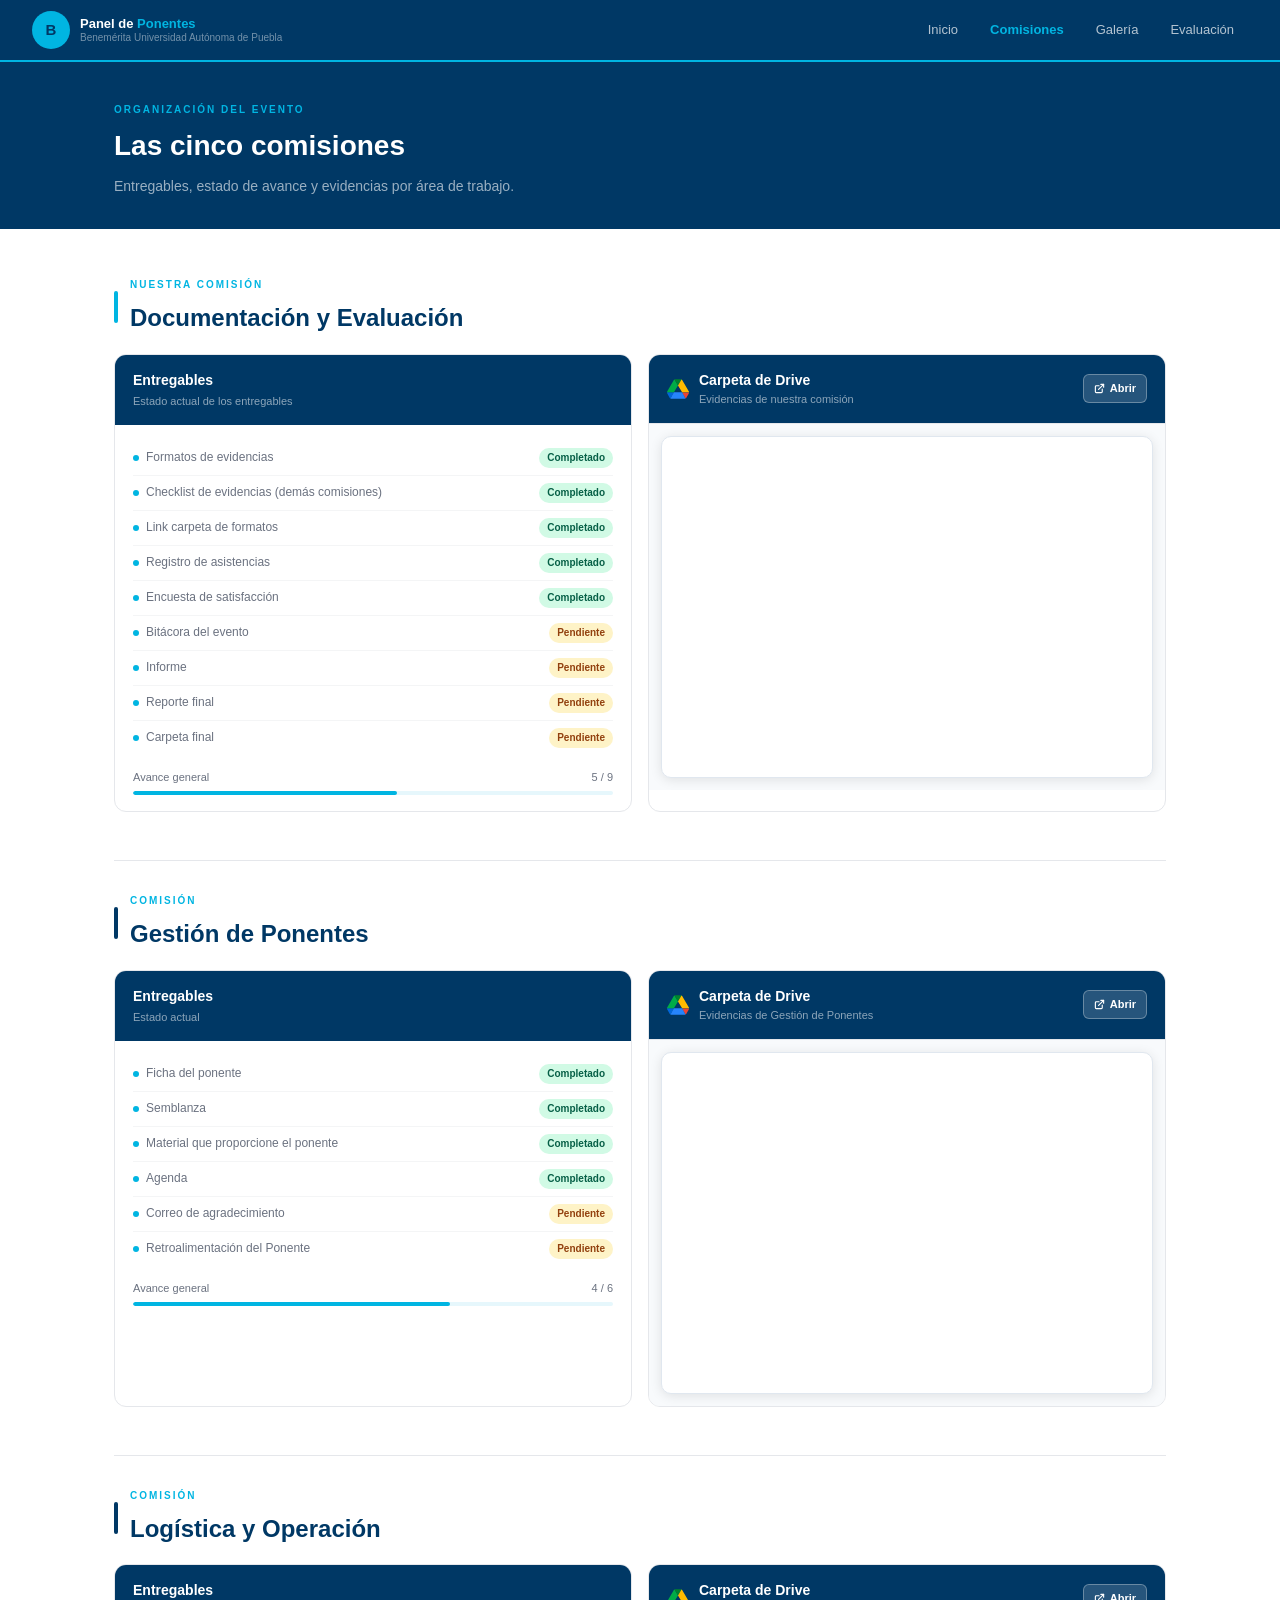
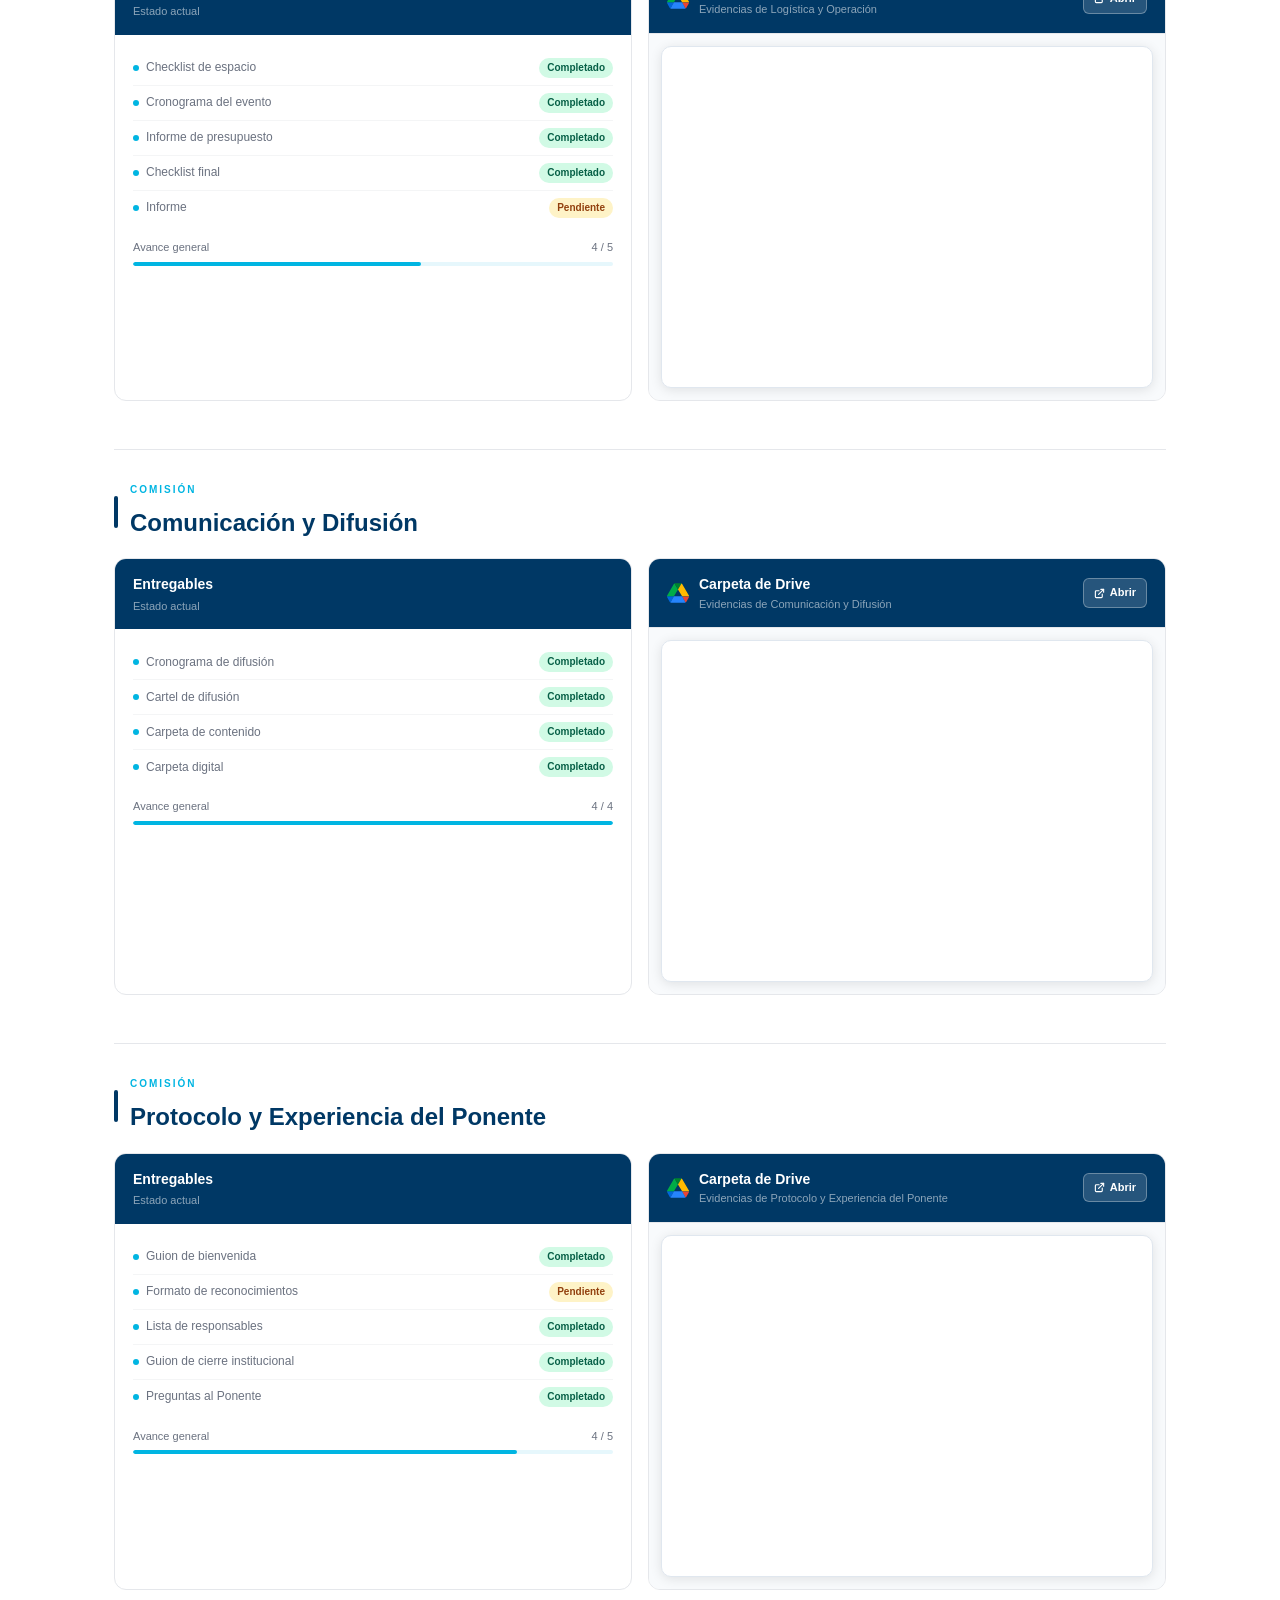
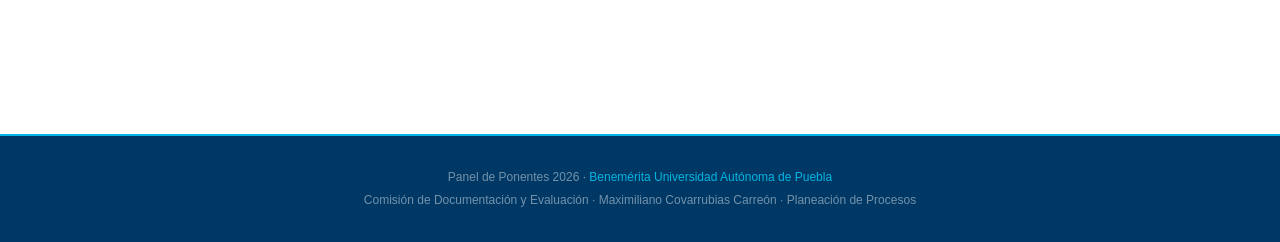
==== commit c1d28190: "Add files via upload" ====
--- a/comisiones.html
+++ b/comisiones.html
@@ -120,14 +120,16 @@
                   <h3 style="margin:0;">Carpeta de Drive</h3>
                   <p style="margin:0;">Evidencias de nuestra comisión</p>
                 </div>
-                <a href="https://drive.google.com/drive/folders/1Kl2eJYsDcxxM7Bhn2IvSBJOhN0yF3Wne"
-                  target="_blank" rel="noopener"
+                <a href="https://drive.google.com/drive/folders/1Kl2eJYsDcxxM7Bhn2IvSBJOhN0yF3Wne" target="_blank"
+                  rel="noopener"
                   style="margin-left:auto; display:inline-flex; align-items:center; gap:5px; font-size:11px; font-weight:600; color:white; background:rgba(255,255,255,0.15); border:1px solid rgba(255,255,255,0.3); border-radius:6px; padding:5px 10px; text-decoration:none; flex-shrink:0; transition:background 0.15s;"
-                  onmouseover="this.style.background='rgba(255,255,255,0.28)'" onmouseout="this.style.background='rgba(255,255,255,0.15)'">
-                  <svg width="11" height="11" viewBox="0 0 24 24" fill="none" stroke="currentColor" stroke-width="2.5" stroke-linecap="round" stroke-linejoin="round">
-                    <path d="M18 13v6a2 2 0 0 1-2 2H5a2 2 0 0 1-2-2V8a2 2 0 0 1 2-2h6"/>
-                    <polyline points="15 3 21 3 21 9"/>
-                    <line x1="10" y1="14" x2="21" y2="3"/>
+                  onmouseover="this.style.background='rgba(255,255,255,0.28)'"
+                  onmouseout="this.style.background='rgba(255,255,255,0.15)'">
+                  <svg width="11" height="11" viewBox="0 0 24 24" fill="none" stroke="currentColor" stroke-width="2.5"
+                    stroke-linecap="round" stroke-linejoin="round">
+                    <path d="M18 13v6a2 2 0 0 1-2 2H5a2 2 0 0 1-2-2V8a2 2 0 0 1 2-2h6" />
+                    <polyline points="15 3 21 3 21 9" />
+                    <line x1="10" y1="14" x2="21" y2="3" />
                   </svg>
                   Abrir
                 </a>
@@ -228,14 +230,16 @@
                   <h3 style="margin:0;">Carpeta de Drive</h3>
                   <p style="margin:0;">Evidencias de Gestión de Ponentes</p>
                 </div>
-                <a href="https://drive.google.com/drive/folders/16Jdl7M1rx_sAog-WTN5UUUcxsuA6j18m"
-                  target="_blank" rel="noopener"
+                <a href="https://drive.google.com/drive/folders/16Jdl7M1rx_sAog-WTN5UUUcxsuA6j18m" target="_blank"
+                  rel="noopener"
                   style="margin-left:auto; display:inline-flex; align-items:center; gap:5px; font-size:11px; font-weight:600; color:white; background:rgba(255,255,255,0.15); border:1px solid rgba(255,255,255,0.3); border-radius:6px; padding:5px 10px; text-decoration:none; flex-shrink:0; transition:background 0.15s;"
-                  onmouseover="this.style.background='rgba(255,255,255,0.28)'" onmouseout="this.style.background='rgba(255,255,255,0.15)'">
-                  <svg width="11" height="11" viewBox="0 0 24 24" fill="none" stroke="currentColor" stroke-width="2.5" stroke-linecap="round" stroke-linejoin="round">
-                    <path d="M18 13v6a2 2 0 0 1-2 2H5a2 2 0 0 1-2-2V8a2 2 0 0 1 2-2h6"/>
-                    <polyline points="15 3 21 3 21 9"/>
-                    <line x1="10" y1="14" x2="21" y2="3"/>
+                  onmouseover="this.style.background='rgba(255,255,255,0.28)'"
+                  onmouseout="this.style.background='rgba(255,255,255,0.15)'">
+                  <svg width="11" height="11" viewBox="0 0 24 24" fill="none" stroke="currentColor" stroke-width="2.5"
+                    stroke-linecap="round" stroke-linejoin="round">
+                    <path d="M18 13v6a2 2 0 0 1-2 2H5a2 2 0 0 1-2-2V8a2 2 0 0 1 2-2h6" />
+                    <polyline points="15 3 21 3 21 9" />
+                    <line x1="10" y1="14" x2="21" y2="3" />
                   </svg>
                   Abrir
                 </a>
@@ -334,14 +338,16 @@
                   <h3 style="margin:0;">Carpeta de Drive</h3>
                   <p style="margin:0;">Evidencias de Logística y Operación</p>
                 </div>
-                <a href="https://drive.google.com/drive/folders/1Io2FRyhkPbIIPcPgfifTTM-JPm_JJk4r"
-                  target="_blank" rel="noopener"
+                <a href="https://drive.google.com/drive/folders/1Io2FRyhkPbIIPcPgfifTTM-JPm_JJk4r" target="_blank"
+                  rel="noopener"
                   style="margin-left:auto; display:inline-flex; align-items:center; gap:5px; font-size:11px; font-weight:600; color:white; background:rgba(255,255,255,0.15); border:1px solid rgba(255,255,255,0.3); border-radius:6px; padding:5px 10px; text-decoration:none; flex-shrink:0; transition:background 0.15s;"
-                  onmouseover="this.style.background='rgba(255,255,255,0.28)'" onmouseout="this.style.background='rgba(255,255,255,0.15)'">
-                  <svg width="11" height="11" viewBox="0 0 24 24" fill="none" stroke="currentColor" stroke-width="2.5" stroke-linecap="round" stroke-linejoin="round">
-                    <path d="M18 13v6a2 2 0 0 1-2 2H5a2 2 0 0 1-2-2V8a2 2 0 0 1 2-2h6"/>
-                    <polyline points="15 3 21 3 21 9"/>
-                    <line x1="10" y1="14" x2="21" y2="3"/>
+                  onmouseover="this.style.background='rgba(255,255,255,0.28)'"
+                  onmouseout="this.style.background='rgba(255,255,255,0.15)'">
+                  <svg width="11" height="11" viewBox="0 0 24 24" fill="none" stroke="currentColor" stroke-width="2.5"
+                    stroke-linecap="round" stroke-linejoin="round">
+                    <path d="M18 13v6a2 2 0 0 1-2 2H5a2 2 0 0 1-2-2V8a2 2 0 0 1 2-2h6" />
+                    <polyline points="15 3 21 3 21 9" />
+                    <line x1="10" y1="14" x2="21" y2="3" />
                   </svg>
                   Abrir
                 </a>
@@ -438,14 +444,16 @@
                   <h3 style="margin:0;">Carpeta de Drive</h3>
                   <p style="margin:0;">Evidencias de Comunicación y Difusión</p>
                 </div>
-                <a href="https://drive.google.com/drive/folders/1xnuBMt5d30oR5KJz2Fd0ohJHjAtZaMb1"
-                  target="_blank" rel="noopener"
+                <a href="https://drive.google.com/drive/folders/1xnuBMt5d30oR5KJz2Fd0ohJHjAtZaMb1" target="_blank"
+                  rel="noopener"
                   style="margin-left:auto; display:inline-flex; align-items:center; gap:5px; font-size:11px; font-weight:600; color:white; background:rgba(255,255,255,0.15); border:1px solid rgba(255,255,255,0.3); border-radius:6px; padding:5px 10px; text-decoration:none; flex-shrink:0; transition:background 0.15s;"
-                  onmouseover="this.style.background='rgba(255,255,255,0.28)'" onmouseout="this.style.background='rgba(255,255,255,0.15)'">
-                  <svg width="11" height="11" viewBox="0 0 24 24" fill="none" stroke="currentColor" stroke-width="2.5" stroke-linecap="round" stroke-linejoin="round">
-                    <path d="M18 13v6a2 2 0 0 1-2 2H5a2 2 0 0 1-2-2V8a2 2 0 0 1 2-2h6"/>
-                    <polyline points="15 3 21 3 21 9"/>
-                    <line x1="10" y1="14" x2="21" y2="3"/>
+                  onmouseover="this.style.background='rgba(255,255,255,0.28)'"
+                  onmouseout="this.style.background='rgba(255,255,255,0.15)'">
+                  <svg width="11" height="11" viewBox="0 0 24 24" fill="none" stroke="currentColor" stroke-width="2.5"
+                    stroke-linecap="round" stroke-linejoin="round">
+                    <path d="M18 13v6a2 2 0 0 1-2 2H5a2 2 0 0 1-2-2V8a2 2 0 0 1 2-2h6" />
+                    <polyline points="15 3 21 3 21 9" />
+                    <line x1="10" y1="14" x2="21" y2="3" />
                   </svg>
                   Abrir
                 </a>
@@ -502,21 +510,21 @@
               <ul class="entregable-list">
                 <!-- EDITAR: cambia badge-pending por badge-done cuando se entregue -->
                 <li><span class="entregable-name"><span class="dot"></span>Guion de bienvenida</span><span
-                    class="badge badge-pending">Pendiente</span></li>
+                    class="badge badge-done">Completado</span></li>
                 <li><span class="entregable-name"><span class="dot"></span>Formato de reconocimientos</span><span
                     class="badge badge-pending">Pendiente</span></li>
                 <li><span class="entregable-name"><span class="dot"></span>Lista de responsables</span><span
-                    class="badge badge-pending">Pendiente</span></li>
+                    class="badge badge-done">Completado</span></li>
                 <li><span class="entregable-name"><span class="dot"></span>Guion de cierre institucional</span><span
-                    class="badge badge-pending">Pendiente</span></li>
+                    class="badge badge-done">Completado</span></li>
                 <li><span class="entregable-name"><span class="dot"></span>Preguntas al Ponente</span><span
-                    class="badge badge-pending">Pendiente</span></li>
+                    class="badge badge-done">Completado</span></li>
               </ul>
               <div class="progress-wrap">
                 <!-- EDITAR: cambia el width del fill y los textos según avance -->
-                <div class="progress-label"><span>Avance general</span><span>0 / 5</span></div>
+                <div class="progress-label"><span>Avance general</span><span>4 / 5</span></div>
                 <div class="progress-bg">
-                  <div class="progress-fill" style="width:0%"></div>
+                  <div class="progress-fill" style="width:80%"></div>
                 </div>
               </div>
             </div>
@@ -544,14 +552,16 @@
                   <h3 style="margin:0;">Carpeta de Drive</h3>
                   <p style="margin:0;">Evidencias de Protocolo y Experiencia del Ponente</p>
                 </div>
-                <a href="https://drive.google.com/drive/folders/1XnQTpYWsjYA5tAugHyHEM6-_9QQe2ELa"
-                  target="_blank" rel="noopener"
+                <a href="https://drive.google.com/drive/folders/1XnQTpYWsjYA5tAugHyHEM6-_9QQe2ELa" target="_blank"
+                  rel="noopener"
                   style="margin-left:auto; display:inline-flex; align-items:center; gap:5px; font-size:11px; font-weight:600; color:white; background:rgba(255,255,255,0.15); border:1px solid rgba(255,255,255,0.3); border-radius:6px; padding:5px 10px; text-decoration:none; flex-shrink:0; transition:background 0.15s;"
-                  onmouseover="this.style.background='rgba(255,255,255,0.28)'" onmouseout="this.style.background='rgba(255,255,255,0.15)'">
-                  <svg width="11" height="11" viewBox="0 0 24 24" fill="none" stroke="currentColor" stroke-width="2.5" stroke-linecap="round" stroke-linejoin="round">
-                    <path d="M18 13v6a2 2 0 0 1-2 2H5a2 2 0 0 1-2-2V8a2 2 0 0 1 2-2h6"/>
-                    <polyline points="15 3 21 3 21 9"/>
-                    <line x1="10" y1="14" x2="21" y2="3"/>
+                  onmouseover="this.style.background='rgba(255,255,255,0.28)'"
+                  onmouseout="this.style.background='rgba(255,255,255,0.15)'">
+                  <svg width="11" height="11" viewBox="0 0 24 24" fill="none" stroke="currentColor" stroke-width="2.5"
+                    stroke-linecap="round" stroke-linejoin="round">
+                    <path d="M18 13v6a2 2 0 0 1-2 2H5a2 2 0 0 1-2-2V8a2 2 0 0 1 2-2h6" />
+                    <polyline points="15 3 21 3 21 9" />
+                    <line x1="10" y1="14" x2="21" y2="3" />
                   </svg>
                   Abrir
                 </a>
--- a/style.css
+++ b/style.css
@@ -329,17 +329,32 @@
   align-items: center;
   justify-content: center;
   position: relative;
-  overflow: hidden;        /* Mantiene el recorte visual del área de previsualización */
-  border-radius: 10px 10px 0 0; /* Compensa la pérdida de clip del padre */
-  pointer-events: none;   /* CORRECCIÓN: la capa contenedora no bloquea clics propios */
-}
-
-/* CORRECCIÓN: pointer-events:auto permite interacción real con el iframe embebido */
+  overflow: hidden;
+  border-radius: 10px 10px 0 0;
+}
+
+/* ── SHIELD: intercepta toques sobre iframes en móvil ──
+   pointer-events:auto lo hace el primer receptor de cualquier toque.
+   El iframe queda debajo con pointer-events:none, así el dedo nunca
+   queda atrapado y la página scrollea libremente. */
+.iframe-shield {
+  position: absolute;
+  inset: 0;
+  z-index: 11;
+  background: transparent;
+  pointer-events: auto;    /* Recibe todos los eventos de toque/ratón */
+  -webkit-tap-highlight-color: transparent;
+  cursor: pointer;         /* Indica al usuario que el área es tocable */
+}
+
+/* Los iframes son solo vista previa — pointer-events:none impide que
+   capturen el toque en móvil y bloqueen el scroll de la página.
+   El shield (z-index superior) actua de tap target para abrir el archivo. */
 .gallery-preview iframe {
   width: 100%;
   height: 100%;
   border: none;
-  pointer-events: auto;   /* Habilitado: el usuario puede hacer clic e interactuar */
+  pointer-events: none;    /* CLAVE: el toque pasa al sistema de scroll, nunca al iframe */
   position: relative;
   z-index: 10;
 }
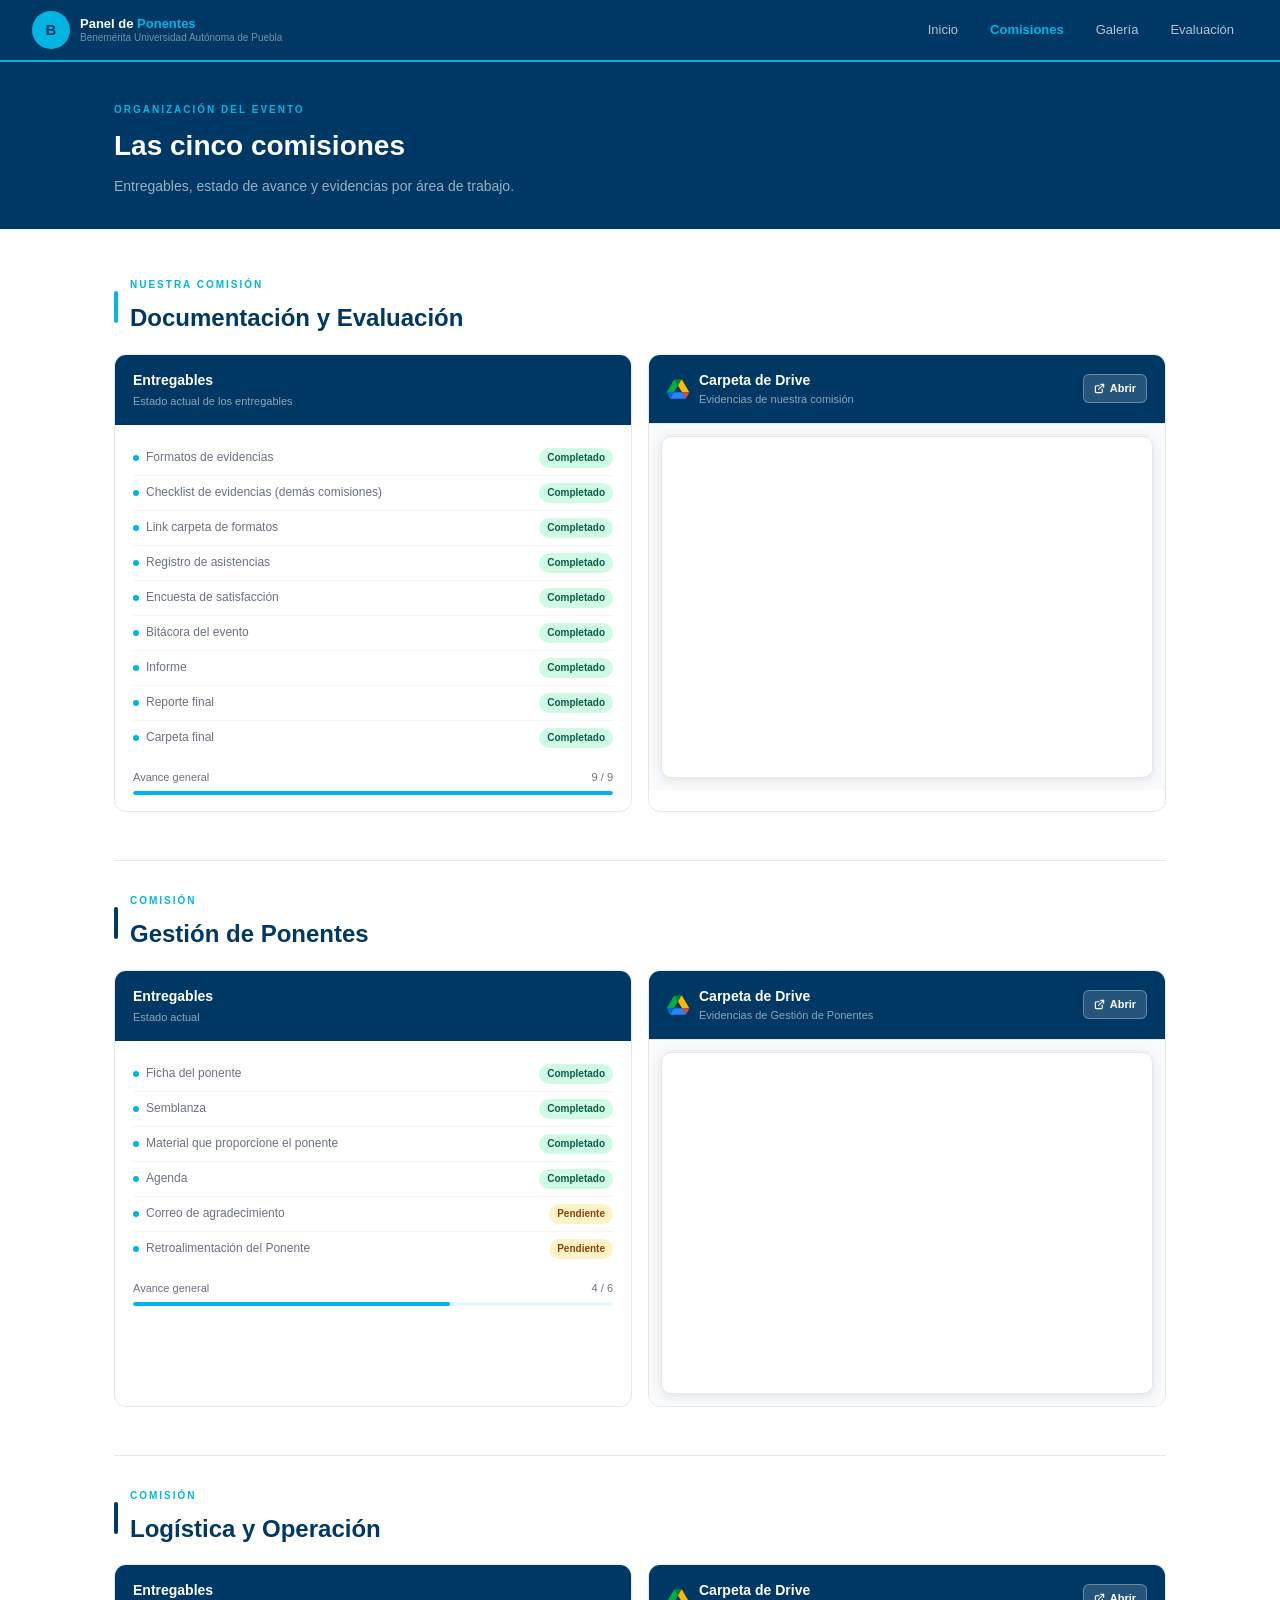
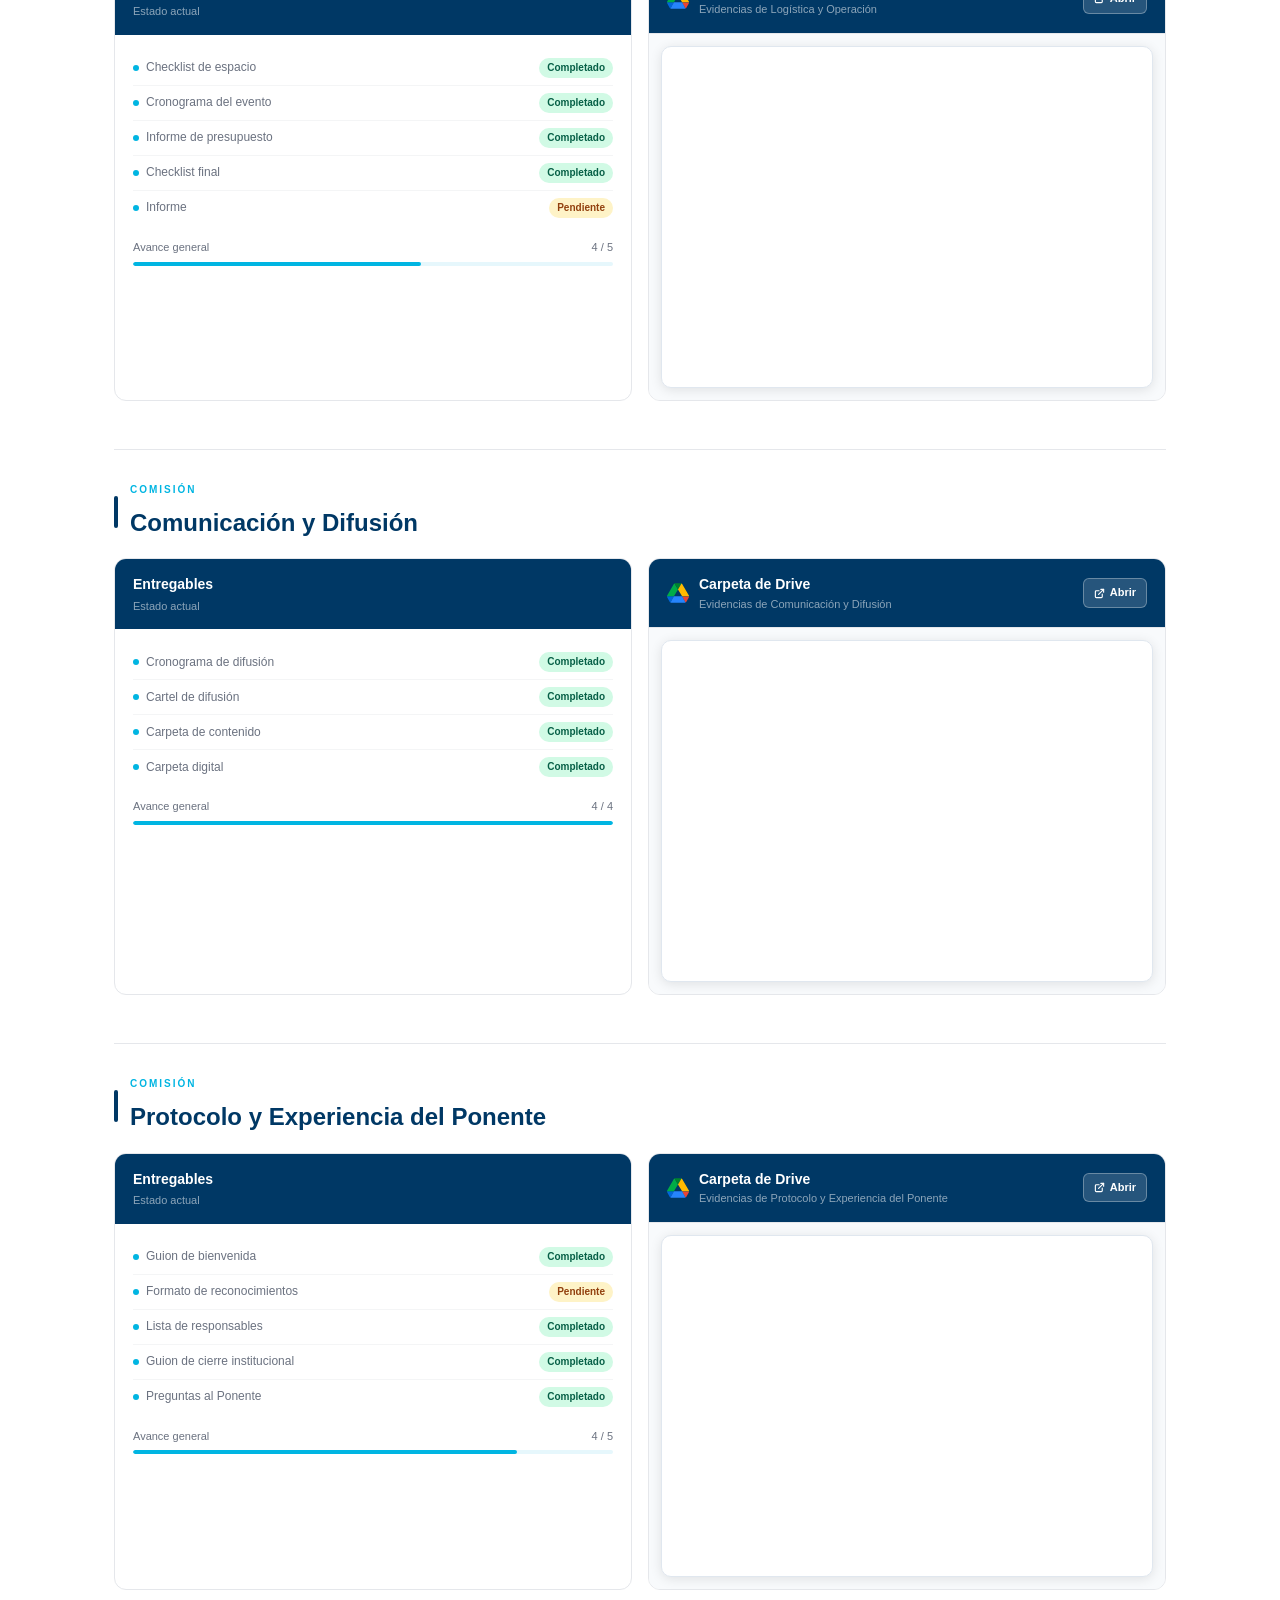
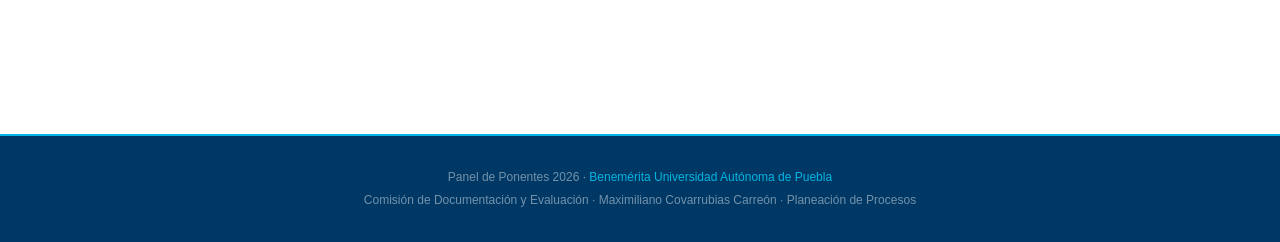
==== commit e807455d: "Add files via upload" ====
--- a/comisiones.html
+++ b/comisiones.html
@@ -80,19 +80,19 @@
                 <li><span class="entregable-name"><span class="dot"></span>Encuesta de satisfacción</span><span
                     class="badge badge-done">Completado</span></li>
                 <li><span class="entregable-name"><span class="dot"></span>Bitácora del evento</span><span
-                    class="badge badge-pending">Pendiente</span></li>
+                    class="badge badge-done">Completado</span></li>
                 <li><span class="entregable-name"><span class="dot"></span>Informe</span><span
-                    class="badge badge-pending">Pendiente</span></li>
+                    class="badge badge-done">Completado</span></li>
                 <li><span class="entregable-name"><span class="dot"></span>Reporte final</span><span
-                    class="badge badge-pending">Pendiente</span></li>
+                    class="badge badge-done">Completado</span></li>
                 <li><span class="entregable-name"><span class="dot"></span>Carpeta final</span><span
-                    class="badge badge-pending">Pendiente</span></li>
+                    class="badge badge-done">Completado</span></li>
               </ul>
               <div class="progress-wrap">
                 <!-- EDITAR: cambia el width del fill y los textos según avance -->
-                <div class="progress-label"><span>Avance general</span><span>5 / 9</span></div>
+                <div class="progress-label"><span>Avance general</span><span>9 / 9</span></div>
                 <div class="progress-bg">
-                  <div class="progress-fill" style="width:55%"></div>
+                  <div class="progress-fill" style="width:100%"></div>
                 </div>
               </div>
             </div>
@@ -120,7 +120,7 @@
                   <h3 style="margin:0;">Carpeta de Drive</h3>
                   <p style="margin:0;">Evidencias de nuestra comisión</p>
                 </div>
-                <a href="https://drive.google.com/drive/folders/1Kl2eJYsDcxxM7Bhn2IvSBJOhN0yF3Wne" target="_blank"
+                <a href="https://drive.google.com/drive/folders/1NXueXJEmHeIiN2H3Vw0rh3bUWjGNJTs-" target="_blank"
                   rel="noopener"
                   style="margin-left:auto; display:inline-flex; align-items:center; gap:5px; font-size:11px; font-weight:600; color:white; background:rgba(255,255,255,0.15); border:1px solid rgba(255,255,255,0.3); border-radius:6px; padding:5px 10px; text-decoration:none; flex-shrink:0; transition:background 0.15s;"
                   onmouseover="this.style.background='rgba(255,255,255,0.28)'"
@@ -153,7 +153,7 @@
                   background:#fff;
                 ">
                   <!-- IFRAME DE DRIVE ↓ Reemplaza el ID en src para cambiar la carpeta -->
-                  <iframe src="https://drive.google.com/embeddedfolderview?id=1Kl2eJYsDcxxM7Bhn2IvSBJOhN0yF3Wne#list"
+                  <iframe src="https://drive.google.com/embeddedfolderview?id=1NXueXJEmHeIiN2H3Vw0rh3bUWjGNJTs-#list"
                     style="width:100%; height:340px; border:none; display:block;"
                     title="Carpeta de Drive – Evidencias de la comisión" loading="lazy" allowfullscreen>
                   </iframe>
